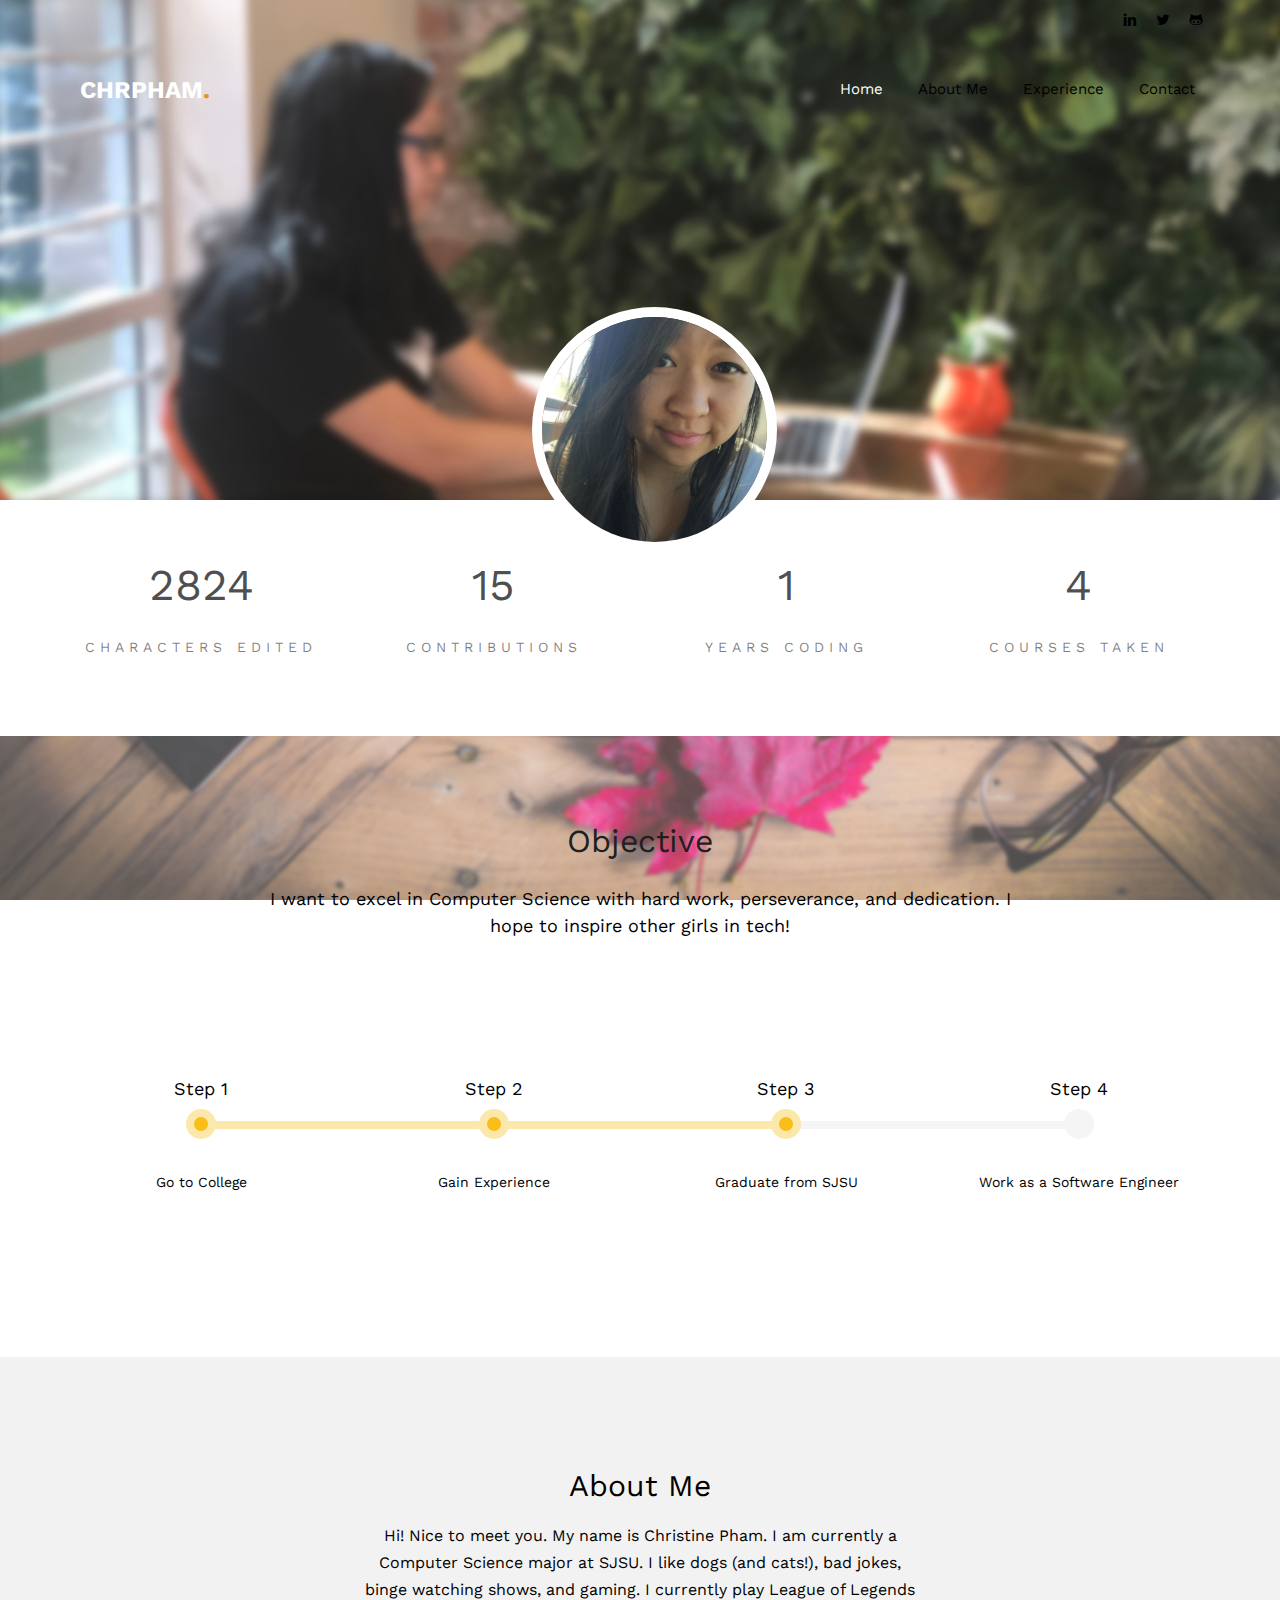
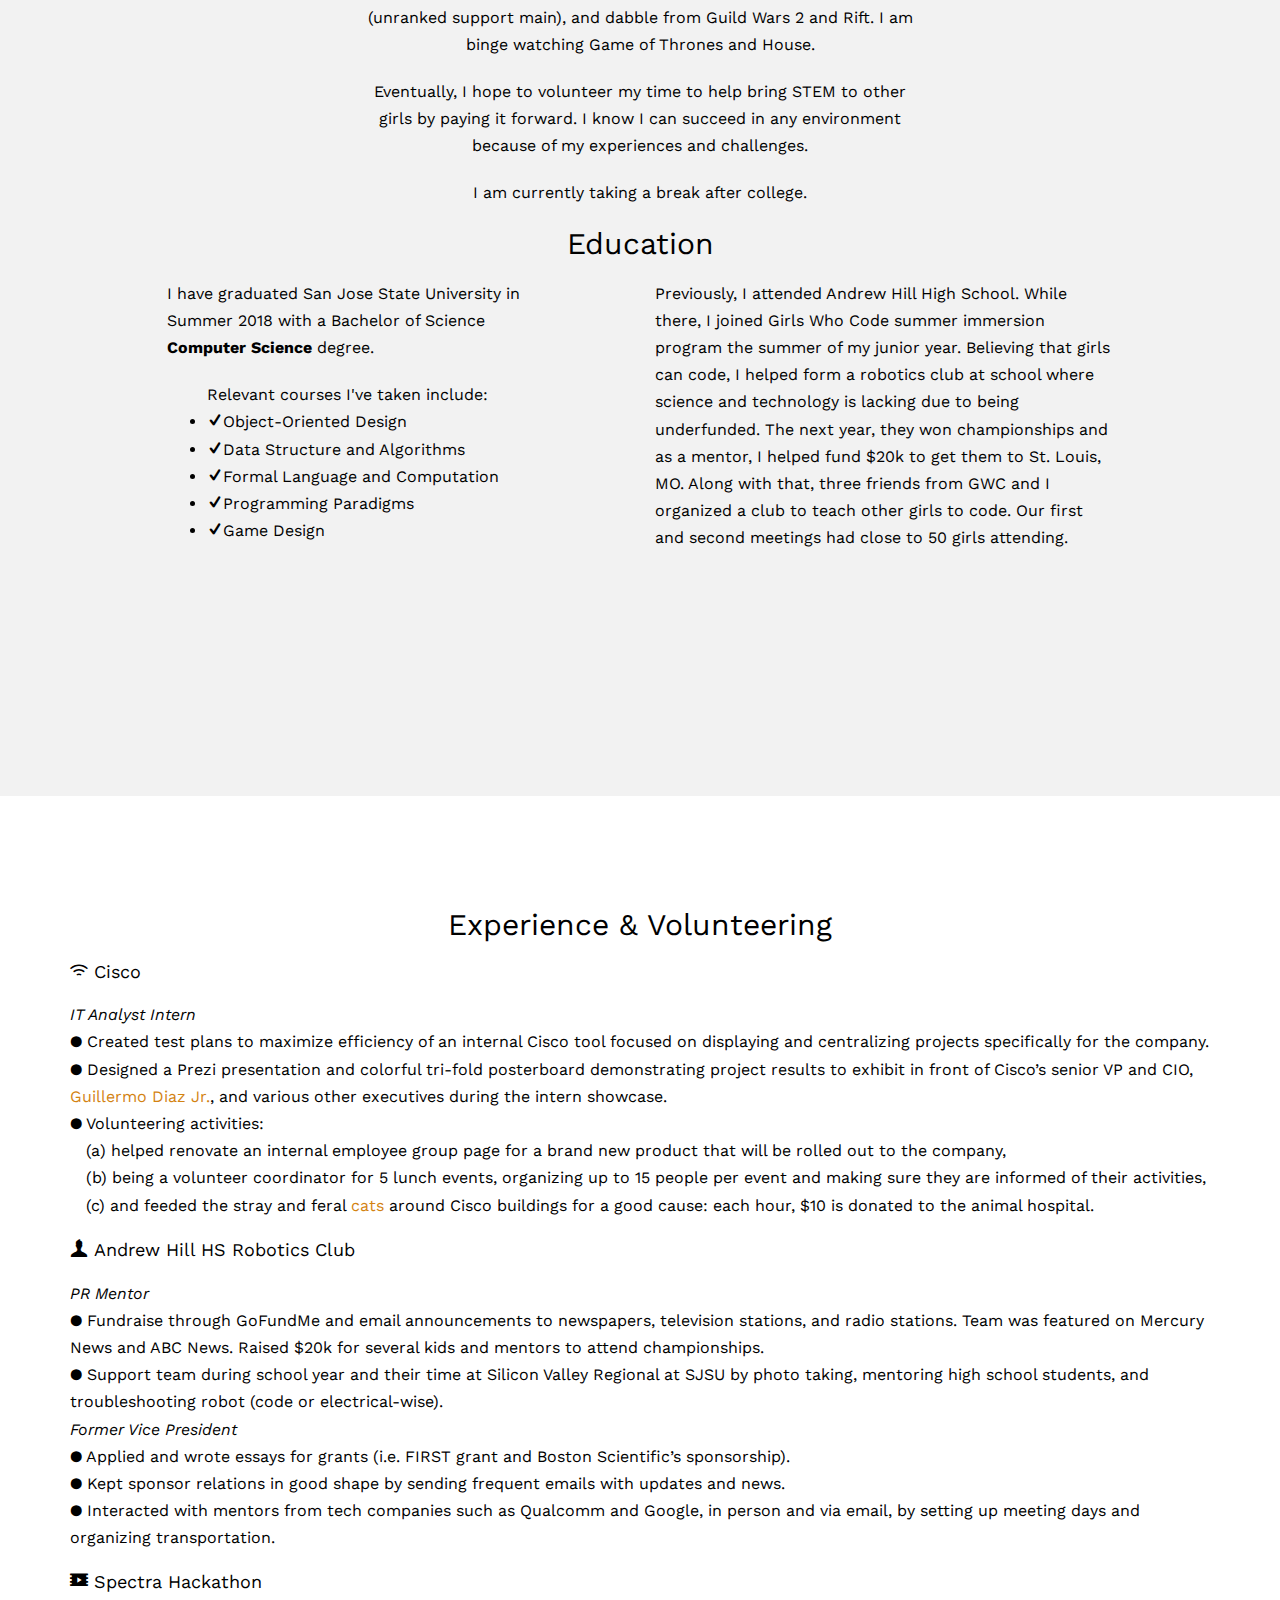
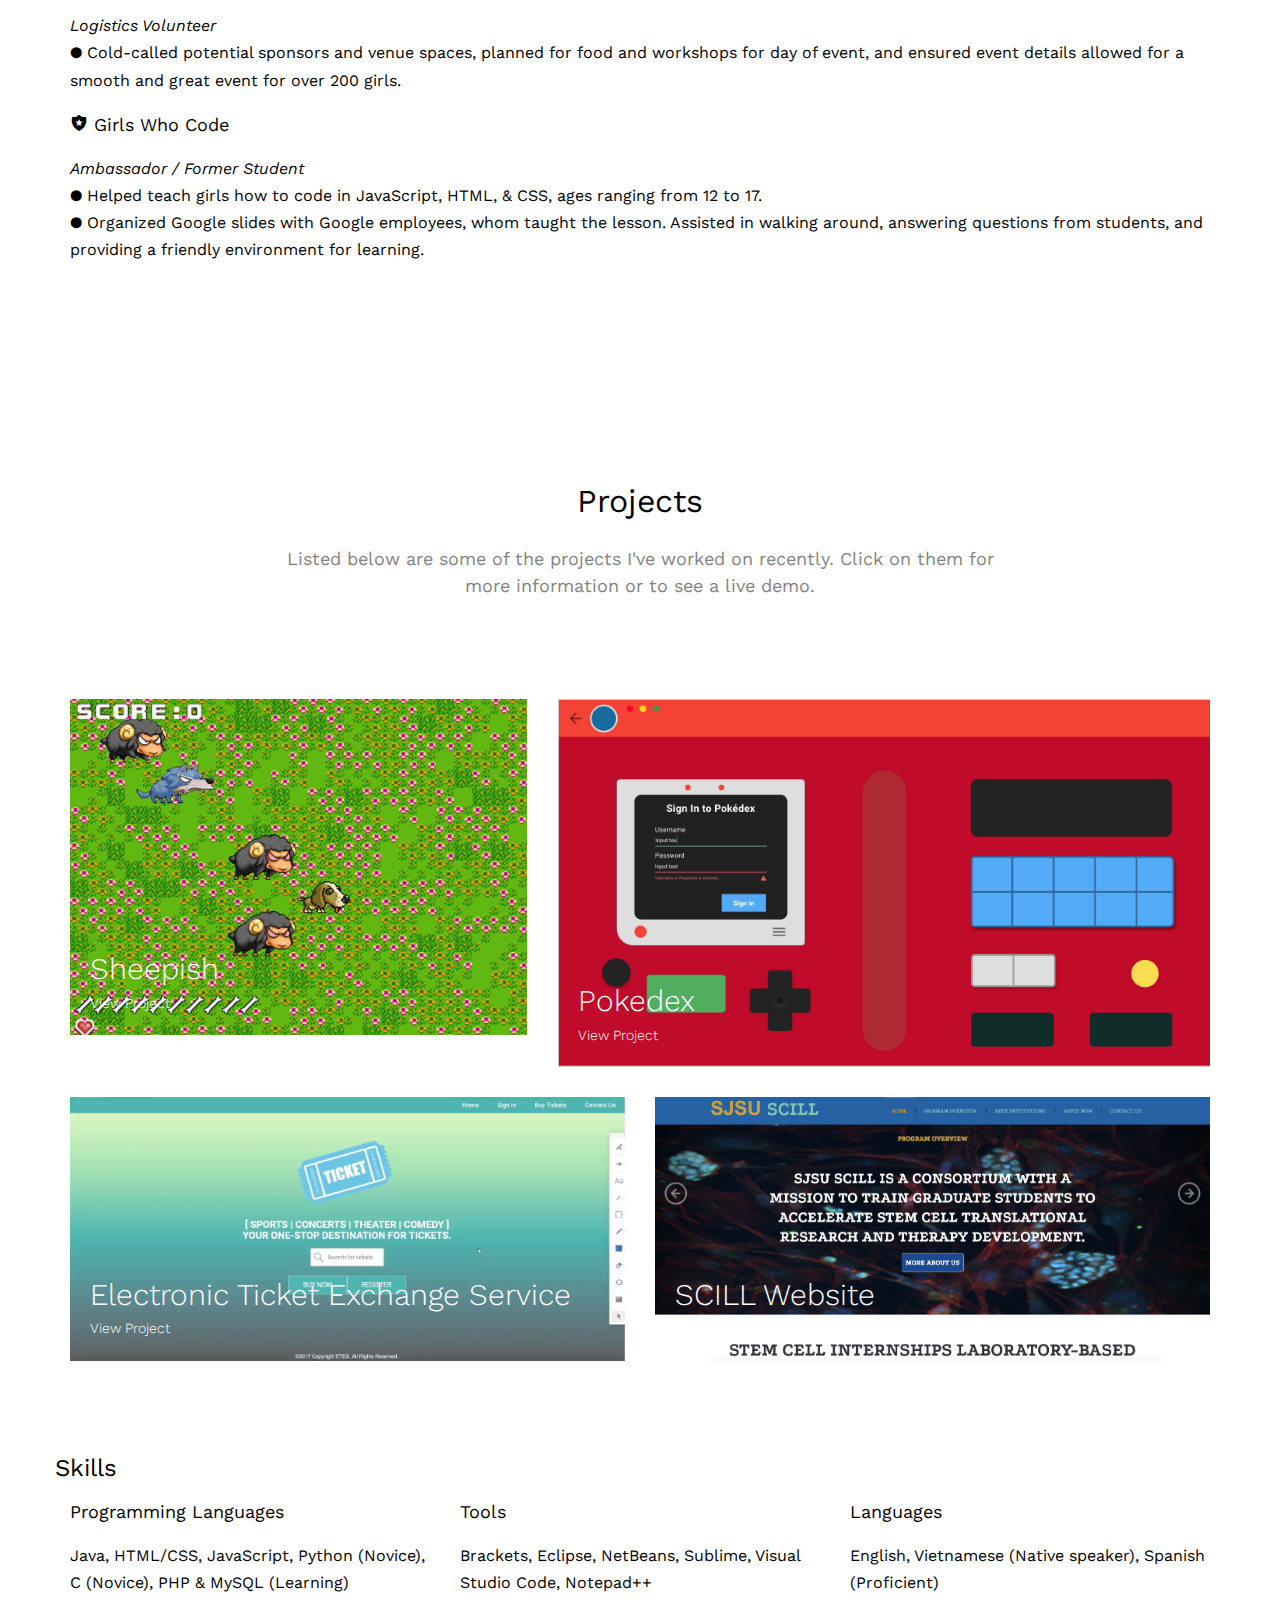
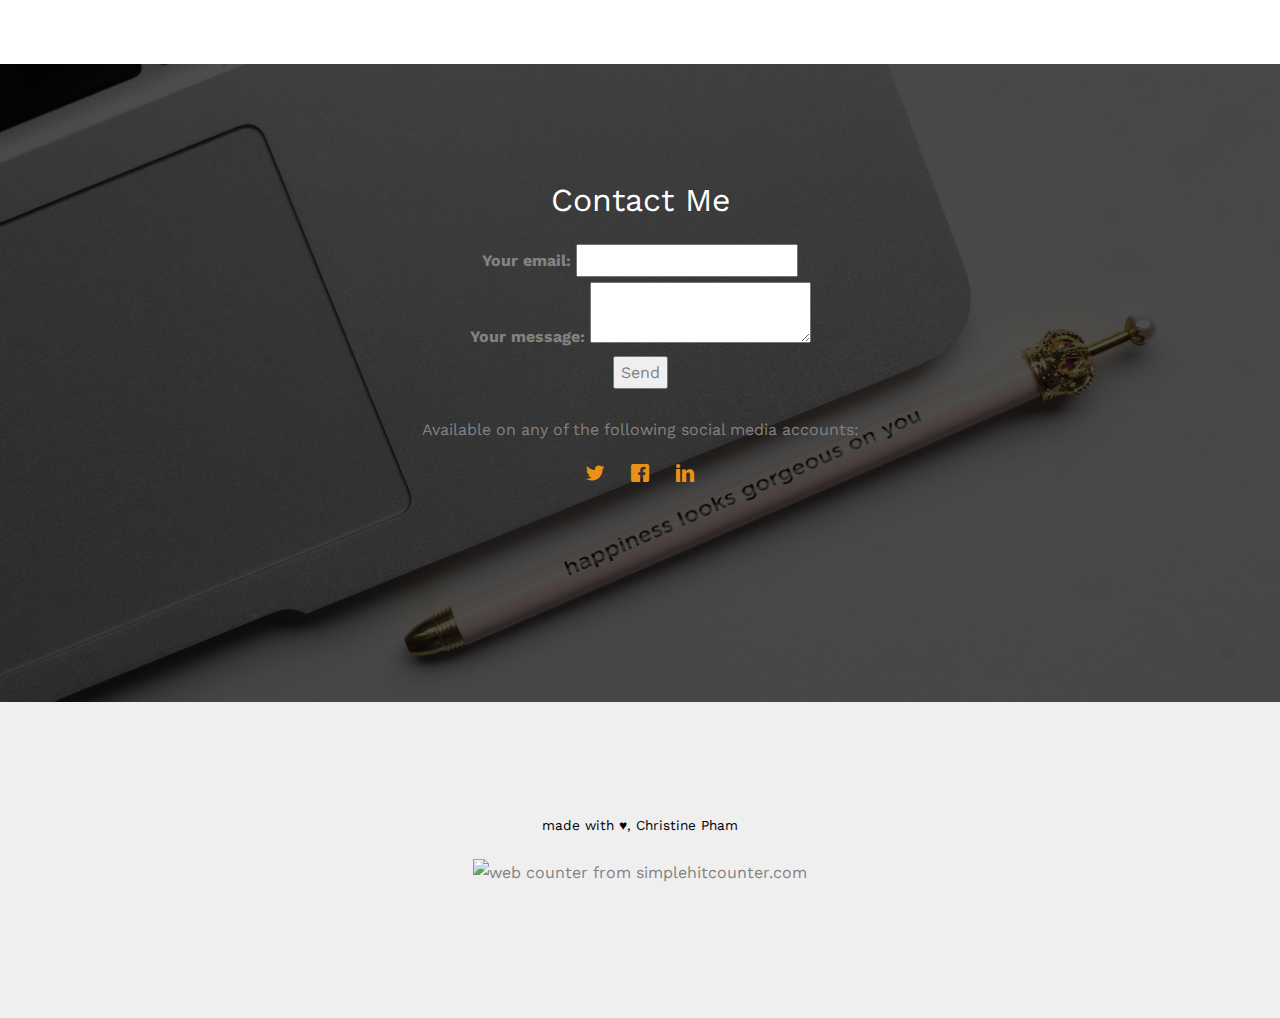
==== index.html @ 964d9b68 "updates" ====
<!DOCTYPE HTML>
<html>
	<head>
	<meta charset="utf-8">
	<meta http-equiv="X-UA-Compatible" content="IE=edge">
	<title>Christine Pham</title>
	<meta name="viewport" content="width=device-width, initial-scale=1">
	<meta name="description" content="Christine Pham is a 3rd year Computer Science student at San Jose State University. Some projects she's been involved in the past year include Spectra Hackathon (ideally a hackathon for women in the Bay Area) and SCILL Website Project, where hergroup remodeled the current website using HTML/CSS and Bootstrap." />
	<meta name="keywords" content="christine pham, portfolio, resume, chrpham" />
	<meta name="author" content="Christine Pham" />
        <link rel="shortcut icon" type="image/png" href="images/favicon.png"/>


  	<!-- Facebook and Twitter integration -->
	<meta property="og:title" content=""/>
	<meta property="og:image" content=""/>
	<meta property="og:url" content=""/>
	<meta property="og:site_name" content=""/>
	<meta property="og:description" content=""/>
	<meta name="twitter:title" content="" />
	<meta name="twitter:image" content="" />
	<meta name="twitter:url" content="" />
	<meta name="twitter:card" content="" />

	<link href="https://fonts.googleapis.com/css?family=Work+Sans:300,400,500,700,800" rel="stylesheet">
	
	<!-- Animate.css -->
	<link rel="stylesheet" href="css/animate.css">
	<!-- Icomoon Icon Fonts-->
	<link rel="stylesheet" href="css/icomoon.css">
	<!-- Bootstrap  -->
	<link rel="stylesheet" href="css/bootstrap.css">

	<!-- Magnific Popup -->
	<link rel="stylesheet" href="css/magnific-popup.css">

	<!-- Owl Carousel  -->
	<link rel="stylesheet" href="css/owl.carousel.min.css">
	<link rel="stylesheet" href="css/owl.theme.default.min.css">

	<!-- Theme style  -->
	<link rel="stylesheet" href="css/style.css">

	<!-- Modernizr JS -->
	<script src="js/modernizr-2.6.2.min.js"></script>
	<!-- FOR IE9 below -->
	<!--[if lt IE 9]>
	<script src="js/respond.min.js"></script>
	<![endif]-->

	</head>
	<body>
		
        
	<div class="fh5co-loader"></div>
	
	<div id="page">
	<nav class="fh5co-nav" role="navigation">
		<div class="top">
			<div class="container">
				<div class="row">
					<div class="col-xs-12 text-right">
						<ul class="fh5co-social">
                            <li><a href="https://www.linkedin.com/in/chrpham"><i class="icon-linkedin"></i></a></li>
							<li><a href="https://twitter.com/chrpham"><i class="icon-twitter"></i></a></li>
							<li><a href="https://github.com/chrpham/"><i class="icon-github"></i></a></li>
						</ul>
					</div>
				</div>
			</div>
		</div>
		<div class="top-menu">
			<div class="container">
				<div class="row">
					<div class="col-xs-1">
						<div id="fh5co-logo"><a href="index.html">CHRPHAM<span>.</span></a></div>
					</div>
					<div class="col-xs-11 text-right menu-1">
						<ul>
							<li class="active"><a href="index.html">Home</a></li>
							<li><a href="#fh5co-explore">About Me</a></li>
							<li><a href="#fh5co-project">Experience</a></li>
							<li><a href="#fh5co-started">Contact</a></li>
						</ul>
					</div>
				</div>
				
			</div>
		</div>
	</nav>

<div id="fh5co-header" style="background-image: url('images/image.jpg');" data-stellar-background-ratio="0.5">
		<div class="overlay"></div>
		<div class="bio-photo text-center">
			<a href="index.html"><img src="images/12472312_1318608514822978_4070287399866844449_n.jpg" alt="Christine Pham"></a>
		</div>
	</div>

	<div id="fh5co-counter" class="fh5co-counters">
		<div class="container">
			<div class="row">
				<div class="col-md-3 text-center  ">
					<span class="fh5co-counter js-counter" data-from="0" data-to="31381" data-speed="5000" data-refresh-interval="50"></span>
					<span class="fh5co-counter-label">Characters Edited</span>
				</div>
				<div class="col-md-3 text-center  ">
					<span class="fh5co-counter js-counter" data-from="0" data-to="164" data-speed="5000" data-refresh-interval="50"></span>
					<span class="fh5co-counter-label">Contributions</span>
				</div>
				<div class="col-md-3 text-center  ">
					<span class="fh5co-counter js-counter" data-from="0" data-to="7" data-speed="5000" data-refresh-interval="50"></span>
					<span class="fh5co-counter-label">Years Coding</span>
				</div>
				<div class="col-md-3 text-center  ">
					<span class="fh5co-counter js-counter" data-from="0" data-to="43" data-speed="5000" data-refresh-interval="50"></span>
					<span class="fh5co-counter-label">Courses Taken</span>
				</div>
			</div>
		</div>
	</div>

	<div id="fh5co-steps" style="background-image: url(images/objective.jpg); 
    background-attachment: fixed;
    background-position: center;
    background-repeat: no-repeat;
    background-size: cover;" >
		<div class="container">
			<div class="row">
				<div class="col-md-8 col-md-offset-2 text-center fh5co-heading"><br><br><br>
					<h2 style="color: #202020;">Objective</h2>
					<p style="color: #000;">I want to excel in Computer Science with hard work, perseverance, and dedication. I hope to inspire other girls in tech!</p>
				</div>
			</div>

			<div class="row bs-wizard" style="border-bottom:0;" >
                
				<div class="col-xs-3 bs-wizard-step complete">
					<div class="text-center bs-wizard-stepnum"><h4 style="color: #000;">Step 1</h4></div>
					<div class="progress"><div class="progress-bar"></div></div>
					<a href="#" class="bs-wizard-dot"></a>
					<div class="bs-wizard-info text-center"><p style="color: #000;">Go to College</p></div>
				</div>

				<div class="col-xs-3 bs-wizard-step complete"><!-- complete -->
					<div class="text-center bs-wizard-stepnum"><h4 style="color: #000;">Step 2</h4></div>
					<div class="progress"><div class="progress-bar"></div></div>
					<a href="#" class="bs-wizard-dot"></a>
					<div class="bs-wizard-info text-center"><p style="color: #000;">Gain Experience</p></div>
				</div>

				<div class="col-xs-3 bs-wizard-step active"><!-- complete -->
					<div class="text-center bs-wizard-stepnum"><h4 style="color: #000;">Step 3</h4></div>
					<div class="progress"><div class="progress-bar"></div></div>
					<a href="#" class="bs-wizard-dot"></a>
					<div class="bs-wizard-info text-center"><p style="color: #000;">Graduate from SJSU</p></div>
				</div>

				<div class="col-xs-3 bs-wizard-step disabled"><!-- active -->
					<div class="text-center bs-wizard-stepnum"><h4 style="color: #000;">Step 4</h4></div>
					<div class="progress"><div class="progress-bar"></div></div>
					<a href="#" class="bs-wizard-dot"></a>
					<div class="bs-wizard-info text-center"><p style="color: #000;">Work as a Software Engineer</p></div>
				</div>
			</div>

		</div>
	</div>

	<div id="fh5co-explore" class="fh5co-bg-section">
		<div class="container">
			<div class="row">
				<div class="col-md-6 col-md-offset-3 text-center">
					<h2>About Me</h2>
					<p>Hi! Nice to meet you. My name is Christine Pham. I am currently a Computer Science major at SJSU. I like dogs (and cats!), bad jokes, binge watching shows, and gaming. I currently play League of Legends (unranked support main), and dabble from Guild Wars 2 and Rift. I am binge watching Game of Thrones and House.</p>
                    <p>Eventually, I hope to volunteer my time to help bring STEM to other girls by paying it forward. I know I can succeed in any environment because of my experiences and challenges.</p>
                    <p>I am currently taking a break after college. </p>
				</div>
			</div>
		</div>		
		<div class="fh5co-explore fh5co-explore1">
			<div class="container">
				<div class="row  ">
                   <div class="col-md-8 col-md-offset-2 text-center">	<h2>Education</h2> </div>

					<div class="col-md-4 col-md-push-1  ">
						<div>
                            <p>I have graduated San Jose State University in Summer 2018 with a Bachelor of Science <b>Computer Science</b> degree.</p>
							<ul class="list-nav">
                                Relevant courses I've taken include:
								<li><i class="icon-check2"></i>Object-Oriented Design</li>
								<li><i class="icon-check2"></i>Data Structure and Algorithms</li>
								<li><i class="icon-check2"></i>Formal Language and Computation</li>
                                <li><i class="icon-check2"></i>Programming Paradigms</li>
								<li><i class="icon-check2"></i>Game Design</li>
							</ul>
						</div>
					</div>
                    <div class="col-md-5 col-md-push-2  ">
                            <p>Previously, I attended Andrew Hill High School. While there, I joined Girls Who Code summer immersion program the summer of my junior year. Believing that girls can code, I helped form a robotics club at school where science and technology is lacking due to being underfunded. The next year, they won championships and as a mentor, I helped fund $20k to get them to St. Louis, MO. Along with that, three friends from GWC and I organized a club to teach other girls to code. Our first and second meetings had close to 50 girls attending.</p>
					</div>
				</div>
			</div>
		</div>
        </div>
<div id="fh5co-project" style="background-image: url(images/andrew-small-127196-unsplash.jpg); background-attachment: fixed;
    background-position: center;
    background-repeat: no-repeat;
    background-size: cover;">
		<div class="fh5co-explore" >
			<div class="container">
				<div class="row">
					<div class="col-md-12">
							<div class="text-center">
                                <h2>Experience & Volunteering</h2></div>
                            <div class="hover_img">
                            <h4><i class="icon-signal"></i> Cisco</h4>
                            <p><i>IT Analyst Intern</i><br />
                            ●	Created test plans to maximize efficiency of an internal Cisco tool focused on displaying and centralizing projects specifically for the company. <br />
                            ●	Designed a Prezi presentation and colorful tri-fold posterboard demonstrating project results to exhibit in front of Cisco’s senior VP and CIO, <a href="https://newsroom.cisco.com/execbio-detail?articleId=1572845">Guillermo Diaz Jr.<span><img src="images/IMG_3518.JPG" alt="Guillermo Diaz Jr." height="200" /></span></a>, and various other executives during the intern showcase. <br>
                            ●	Volunteering activities: <br> &emsp;(a) helped renovate an internal employee group page for a brand new product that will be rolled out to the company, <br />&emsp;(b) being a volunteer coordinator for 5 lunch events, organizing up to 15 people per event and making sure they are informed of their activities, <br />&emsp;(c) and feeded the stray and feral <a href="https://blogs.cisco.com/lifeatcisco/catclub">cats</a> around Cisco buildings for a good cause: each hour, $10 is donated to the animal hospital.<br />
								<h4><i class="icon-user"></i> Andrew Hill HS Robotics Club</h4>
								<p><i>PR Mentor</i><br />
                            ●	Fundraise through GoFundMe and email announcements to newspapers, television stations, and radio stations. Team was featured on Mercury News and ABC News. Raised $20k for several kids and mentors to attend championships. <br />
                            ●	Support team during school year and their time at Silicon Valley Regional at SJSU by photo taking, mentoring high school students, and troubleshooting robot (code or electrical-wise).<br />
                            <i>Former Vice President</i><br />
                            ●	Applied and wrote essays for grants (i.e. FIRST grant and Boston Scientific’s sponsorship).<br />
                            ●	Kept sponsor relations in good shape by sending frequent emails with updates and news.<br />
                            ●	Interacted with mentors from tech companies such as Qualcomm and Google, in person and via email, by setting up meeting days and organizing transportation. </p>
							</div>
							<div>
								<h4><i class="icon-video2"></i> Spectra Hackathon</h4>
								<p><i>Logistics Volunteer</i><br />
                            ●	Cold-called potential sponsors and venue spaces, planned for food and workshops for day of event, and ensured event details allowed for a smooth and great event for over 200 girls.
                            </p>
							</div>
							<div>
								<h4><i class="icon-shield"></i> Girls Who Code</h4>
								<p><i>Ambassador / Former Student</i><br />
                            ●	Helped teach girls how to code in JavaScript, HTML, & CSS, ages ranging from 12 to 17.<br />
                            ●	Organized Google slides with Google employees, whom taught the lesson. Assisted in walking around, answering questions from students, and providing a friendly environment for learning.
                             </p>
							</div>
						</div>
					</div>
				</div>
			</div>
		</div>
	</div>
       
	<div class="fh5co-explore" >
		<div class="container" >
			<div class="row">
                 <br> <br> <br>
				<div class="col-md-8 col-md-offset-2 text-center fh5co-heading">
					<h2>Projects</h2>
					<p>Listed below are some of the projects I've worked on recently. Click on them for more information or to see a live demo.</p>
				</div>
			</div>
		</div>
		<div class="container proj-bottom">
			<div class="row">
                <div class="col-md-5 col-sm-5 fh5co-project  " data-animate-effect="fadeIn">
					<a href="https://github.com/chrpham/cs134/"><img src="images/sheepish.png" class="img-responsive">
						<h3>Sheepish</h3>
						<span>View Project</span>
					</a>
                </div>
                <div class="col-md-7 col-sm-7 fh5co-project  " data-animate-effect="fadeIn">
					<a href="https://github.com/chrpham/pokedex/"><img src="images/pokedex.png" class="img-responsive">
						<h3>Pokedex</h3>
						<span>View Project</span>
					</a>
				</div>
                <div class="col-md-6 col-sm-6 fh5co-project  " data-animate-effect="fadeIn">
					<a href="https://github.com/ruifengT/ETES"><img src="images/Screen%20Shot%202018-09-10%20at%203.15.59%20PM.png" class="img-responsive">
						<h3>Electronic Ticket Exchange Service</h3>
						<span>View Project</span>
					</a>
				</div>
				<div class="col-md-6 col-sm-6 fh5co-project  " data-animate-effect="fadeIn">
					<a href="http://scillsjsu.com/"><img src="images/scill.png" class="img-responsive">
						<h3>SCILL Website</h3>
						<span>View Project</span>
					</a>
				</div>
				
			</div>
		</div>
		<div class="container">
			<div class="row">
				<div class="features">
                    <div class=" "><h3>Skills</h3></div>
					<div class="col-md-4  ">
						<h4>Programming Languages</h4>
						<p>Java, HTML/CSS, JavaScript, Python (Novice), C (Novice), PHP & MySQL (Learning) </p>
					</div>
					<div class="col-md-4  ">
						<h4>Tools</h4>
						<p>Brackets, Eclipse, NetBeans, Sublime, Visual Studio Code, Notepad++</p>
					</div>
					<div class="col-md-4  ">
						<h4>Languages</h4>
						<p>English, Vietnamese (Native speaker), Spanish (Proficient)</p>
					</div>
				</div>
			</div>

		</div>
	</div>
        </div>
	<div id="fh5co-started" style="background-image:url(images/melinda-gimpel-699316-unsplash.jpg);">
		<div class="overlay"></div>
		<div class="container">
			<div class="row  ">
				<div class="col-md-8 col-md-offset-2 text-center fh5co-heading">
					<h2>Contact Me</h2>
                    
					<form
					action="https://formspree.io/f/mzbozdjv"
					method="POST"
					>
					<label>
						Your email:
						<input type="email" name="_replyto">
					</label><br>
					<label>
						Your message:
						<textarea name="message"></textarea>
					</label><br>
					<!-- your other form fields go here -->
					<button type="submit">Send</button>
					</form><br>
					
					Available on any of the following social media accounts: 
                    <p>
						<ul class="fh5co-social-icons">
							<li><a href="https://www.twitter.com/chrpham"><i class="icon-twitter"></i></a></li>
							<li><a href="https://www.facebook.com/chrpham"><i class="icon-facebook"></i></a></li>
							<li><a href="https://www.linkedin.com/in/chrpham"><i class="icon-linkedin"></i></a></li>
						</ul>
					</p>
				</div>
			</div>
		</div>
	</div>

	<footer id="fh5co-footer" role="contentinfo">

			<div class="row copyright">
				<div class="col-md-12 text-center">
					<p>
						<small class="block">made with &hearts;, Christine Pham</small> 
                        <p><div align="center"><img src="http://simplehitcounter.com/hit.php?uid=2297969&f=0&b=16777215" border="0" height="18" width="83" alt="web counter from simplehitcounter.com"><br></div></p>
					</p>
				</div>
			</div>

		</div>
	</footer>
	</div>

	<div class="gototop js-top">
		<a href="#" class="js-gotop"><i class="icon-arrow-up"></i></a>
	</div>
	<!-- jQuery -->
	<script src="js/jquery.min.js"></script>
	<!-- jQuery Easing -->
	<script src="js/jquery.easing.1.3.js"></script>
	<!-- Bootstrap -->
	<script src="js/bootstrap.min.js"></script>
	<!-- Waypoints -->
	<script src="js/jquery.waypoints.min.js"></script>
	<!-- Stellar Parallax -->
	<script src="js/jquery.stellar.min.js"></script>
	<!-- Carousel -->
	<script src="js/owl.carousel.min.js"></script>
	<!-- countTo -->
	<script src="js/jquery.countTo.js"></script>
	<!-- Magnific Popup -->
	<script src="js/jquery.magnific-popup.min.js"></script>
	<script src="js/magnific-popup-options.js"></script>
	<!-- Main -->
	<script src="js/main.js"></script>

	</body>
</html>
---- css/icomoon.css ----
@font-face {
  font-family: 'icomoon';
  src:  url('../fonts/icomoon/icomoon.eot?6iuir');
  src:  url('../fonts/icomoon/icomoon.eot?6iuir#iefix') format('embedded-opentype'),
    url('../fonts/icomoon/icomoon.ttf?6iuir') format('truetype'),
    url('../fonts/icomoon/icomoon.woff?6iuir') format('woff'),
    url('../fonts/icomoon/icomoon.svg?6iuir#icomoon') format('svg');
  font-weight: normal;
  font-style: normal;
}

[class^="icon-"], [class*=" icon-"] {
  /* use !important to prevent issues with browser extensions that change fonts */
  font-family: 'icomoon' !important;
  speak: none;
  font-style: normal;
  font-weight: normal;
  font-variant: normal;
  text-transform: none;
  line-height: 1;

  /* Better Font Rendering =========== */
  -webkit-font-smoothing: antialiased;
  -moz-osx-font-smoothing: grayscale;
}

.icon-eye:before {
  content: "\e000";
}
.icon-paper-clip:before {
  content: "\e001";
}
.icon-mail:before {
  content: "\e002";
}
.icon-toggle:before {
  content: "\e003";
}
.icon-layout:before {
  content: "\e004";
}
.icon-link:before {
  content: "\e005";
}
.icon-bell:before {
  content: "\e006";
}
.icon-lock:before {
  content: "\e007";
}
.icon-unlock:before {
  content: "\e008";
}
.icon-ribbon:before {
  content: "\e009";
}
.icon-image:before {
  content: "\e010";
}
.icon-signal:before {
  content: "\e011";
}
.icon-target:before {
  content: "\e012";
}
.icon-clipboard:before {
  content: "\e013";
}
.icon-clock:before {
  content: "\e014";
}
.icon-watch:before {
  content: "\e015";
}
.icon-air-play:before {
  content: "\e016";
}
.icon-camera:before {
  content: "\e017";
}
.icon-video:before {
  content: "\e018";
}
.icon-disc:before {
  content: "\e019";
}
.icon-printer:before {
  content: "\e020";
}
.icon-monitor:before {
  content: "\e021";
}
.icon-server:before {
  content: "\e022";
}
.icon-cog:before {
  content: "\e023";
}
.icon-heart:before {
  content: "\e024";
}
.icon-paragraph:before {
  content: "\e025";
}
.icon-align-justify:before {
  content: "\e026";
}
.icon-align-left:before {
  content: "\e027";
}
.icon-align-center:before {
  content: "\e028";
}
.icon-align-right:before {
  content: "\e029";
}
.icon-book:before {
  content: "\e030";
}
.icon-layers:before {
  content: "\e031";
}
.icon-stack:before {
  content: "\e032";
}
.icon-stack-2:before {
  content: "\e033";
}
.icon-paper:before {
  content: "\e034";
}
.icon-paper-stack:before {
  content: "\e035";
}
.icon-search:before {
  content: "\e036";
}
.icon-zoom-in:before {
  content: "\e037";
}
.icon-zoom-out:before {
  content: "\e038";
}
.icon-reply:before {
  content: "\e039";
}
.icon-circle-plus:before {
  content: "\e040";
}
.icon-circle-minus:before {
  content: "\e041";
}
.icon-circle-check:before {
  content: "\e042";
}
.icon-circle-cross:before {
  content: "\e043";
}
.icon-square-plus:before {
  content: "\e044";
}
.icon-square-minus:before {
  content: "\e045";
}
.icon-square-check:before {
  content: "\e046";
}
.icon-square-cross:before {
  content: "\e047";
}
.icon-microphone:before {
  content: "\e048";
}
.icon-record:before {
  content: "\e049";
}
.icon-skip-back:before {
  content: "\e050";
}
.icon-rewind:before {
  content: "\e051";
}
.icon-play:before {
  content: "\e052";
}
.icon-pause:before {
  content: "\e053";
}
.icon-stop:before {
  content: "\e054";
}
.icon-fast-forward:before {
  content: "\e055";
}
.icon-skip-forward:before {
  content: "\e056";
}
.icon-shuffle:before {
  content: "\e057";
}
.icon-repeat:before {
  content: "\e058";
}
.icon-folder:before {
  content: "\e059";
}
.icon-umbrella:before {
  content: "\e060";
}
.icon-moon:before {
  content: "\e061";
}
.icon-thermometer:before {
  content: "\e062";
}
.icon-drop:before {
  content: "\e063";
}
.icon-sun:before {
  content: "\e064";
}
.icon-cloud:before {
  content: "\e065";
}
.icon-cloud-upload:before {
  content: "\e066";
}
.icon-cloud-download:before {
  content: "\e067";
}
.icon-upload:before {
  content: "\e068";
}
.icon-download:before {
  content: "\e069";
}
.icon-location:before {
  content: "\e070";
}
.icon-location-2:before {
  content: "\e071";
}
.icon-map:before {
  content: "\e072";
}
.icon-battery:before {
  content: "\e073";
}
.icon-head:before {
  content: "\e074";
}
.icon-briefcase:before {
  content: "\e075";
}
.icon-speech-bubble:before {
  content: "\e076";
}
.icon-anchor:before {
  content: "\e077";
}
.icon-globe:before {
  content: "\e078";
}
.icon-box:before {
  content: "\e079";
}
.icon-reload:before {
  content: "\e080";
}
.icon-share:before {
  content: "\e081";
}
.icon-marquee:before {
  content: "\e082";
}
.icon-marquee-plus:before {
  content: "\e083";
}
.icon-marquee-minus:before {
  content: "\e084";
}
.icon-tag:before {
  content: "\e085";
}
.icon-power:before {
  content: "\e086";
}
.icon-command:before {
  content: "\e087";
}
.icon-alt:before {
  content: "\e088";
}
.icon-esc:before {
  content: "\e089";
}
.icon-bar-graph:before {
  content: "\e090";
}
.icon-bar-graph-2:before {
  content: "\e091";
}
.icon-pie-graph:before {
  content: "\e092";
}
.icon-star:before {
  content: "\e093";
}
.icon-arrow-left:before {
  content: "\e094";
}
.icon-arrow-right:before {
  content: "\e095";
}
.icon-arrow-up:before {
  content: "\e096";
}
.icon-arrow-down:before {
  content: "\e097";
}
.icon-volume:before {
  content: "\e098";
}
.icon-mute:before {
  content: "\e099";
}
.icon-content-right:before {
  content: "\e100";
}
.icon-content-left:before {
  content: "\e101";
}
.icon-grid:before {
  content: "\e102";
}
.icon-grid-2:before {
  content: "\e103";
}
.icon-columns:before {
  content: "\e104";
}
.icon-loader:before {
  content: "\e105";
}
.icon-bag:before {
  content: "\e106";
}
.icon-ban:before {
  content: "\e107";
}
.icon-flag:before {
  content: "\e108";
}
.icon-trash:before {
  content: "\e109";
}
.icon-expand:before {
  content: "\e110";
}
.icon-contract:before {
  content: "\e111";
}
.icon-maximize:before {
  content: "\e112";
}
.icon-minimize:before {
  content: "\e113";
}
.icon-plus:before {
  content: "\e114";
}
.icon-minus:before {
  content: "\e115";
}
.icon-check:before {
  content: "\e116";
}
.icon-cross:before {
  content: "\e117";
}
.icon-move:before {
  content: "\e118";
}
.icon-delete:before {
  content: "\e119";
}
.icon-menu:before {
  content: "\e120";
}
.icon-archive:before {
  content: "\e121";
}
.icon-inbox:before {
  content: "\e122";
}
.icon-outbox:before {
  content: "\e123";
}
.icon-file:before {
  content: "\e124";
}
.icon-file-add:before {
  content: "\e125";
}
.icon-file-subtract:before {
  content: "\e126";
}
.icon-help:before {
  content: "\e127";
}
.icon-open:before {
  content: "\e128";
}
.icon-ellipsis:before {
  content: "\e129";
}
.icon-add-to-list:before {
  content: "\e900";
}
.icon-classic-computer:before {
  content: "\e901";
}
.icon-controller-fast-backward:before {
  content: "\e902";
}
.icon-creative-commons-attribution:before {
  content: "\e903";
}
.icon-creative-commons-noderivs:before {
  content: "\e904";
}
.icon-creative-commons-noncommercial-eu:before {
  content: "\e905";
}
.icon-creative-commons-noncommercial-us:before {
  content: "\e906";
}
.icon-creative-commons-public-domain:before {
  content: "\e907";
}
.icon-creative-commons-remix:before {
  content: "\e908";
}
.icon-creative-commons-share:before {
  content: "\e909";
}
.icon-creative-commons-sharealike:before {
  content: "\e90a";
}
.icon-creative-commons:before {
  content: "\e90b";
}
.icon-document-landscape:before {
  content: "\e90c";
}
.icon-remove-user:before {
  content: "\e90d";
}
.icon-warning:before {
  content: "\e90e";
}
.icon-arrow-bold-down:before {
  content: "\e90f";
}
.icon-arrow-bold-left:before {
  content: "\e910";
}
.icon-arrow-bold-right:before {
  content: "\e911";
}
.icon-arrow-bold-up:before {
  content: "\e912";
}
.icon-arrow-down2:before {
  content: "\e913";
}
.icon-arrow-left2:before {
  content: "\e914";
}
.icon-arrow-long-down:before {
  content: "\e915";
}
.icon-arrow-long-left:before {
  content: "\e916";
}
.icon-arrow-long-right:before {
  content: "\e917";
}
.icon-arrow-long-up:before {
  content: "\e918";
}
.icon-arrow-right2:before {
  content: "\e919";
}
.icon-arrow-up2:before {
  content: "\e91a";
}
.icon-arrow-with-circle-down:before {
  content: "\e91b";
}
.icon-arrow-with-circle-left:before {
  content: "\e91c";
}
.icon-arrow-with-circle-right:before {
  content: "\e91d";
}
.icon-arrow-with-circle-up:before {
  content: "\e91e";
}
.icon-bookmark:before {
  content: "\e91f";
}
.icon-bookmarks:before {
  content: "\e920";
}
.icon-chevron-down:before {
  content: "\e921";
}
.icon-chevron-left:before {
  content: "\e922";
}
.icon-chevron-right:before {
  content: "\e923";
}
.icon-chevron-small-down:before {
  content: "\e924";
}
.icon-chevron-small-left:before {
  content: "\e925";
}
.icon-chevron-small-right:before {
  content: "\e926";
}
.icon-chevron-small-up:before {
  content: "\e927";
}
.icon-chevron-thin-down:before {
  content: "\e928";
}
.icon-chevron-thin-left:before {
  content: "\e929";
}
.icon-chevron-thin-right:before {
  content: "\e92a";
}
.icon-chevron-thin-up:before {
  content: "\e92b";
}
.icon-chevron-up:before {
  content: "\e92c";
}
.icon-chevron-with-circle-down:before {
  content: "\e92d";
}
.icon-chevron-with-circle-left:before {
  content: "\e92e";
}
.icon-chevron-with-circle-right:before {
  content: "\e92f";
}
.icon-chevron-with-circle-up:before {
  content: "\e930";
}
.icon-cloud2:before {
  content: "\e931";
}
.icon-controller-fast-forward:before {
  content: "\e932";
}
.icon-controller-jump-to-start:before {
  content: "\e933";
}
.icon-controller-next:before {
  content: "\e934";
}
.icon-controller-paus:before {
  content: "\e935";
}
.icon-controller-play:before {
  content: "\e936";
}
.icon-controller-record:before {
  content: "\e937";
}
.icon-controller-stop:before {
  content: "\e938";
}
.icon-controller-volume:before {
  content: "\e939";
}
.icon-dot-single:before {
  content: "\e93a";
}
.icon-dots-three-horizontal:before {
  content: "\e93b";
}
.icon-dots-three-vertical:before {
  content: "\e93c";
}
.icon-dots-two-horizontal:before {
  content: "\e93d";
}
.icon-dots-two-vertical:before {
  content: "\e93e";
}
.icon-download2:before {
  content: "\e93f";
}
.icon-emoji-flirt:before {
  content: "\e940";
}
.icon-flow-branch:before {
  content: "\e941";
}
.icon-flow-cascade:before {
  content: "\e942";
}
.icon-flow-line:before {
  content: "\e943";
}
.icon-flow-parallel:before {
  content: "\e944";
}
.icon-flow-tree:before {
  content: "\e945";
}
.icon-install:before {
  content: "\e946";
}
.icon-layers2:before {
  content: "\e947";
}
.icon-open-book:before {
  content: "\e948";
}
.icon-resize-100:before {
  content: "\e949";
}
.icon-resize-full-screen:before {
  content: "\e94a";
}
.icon-save:before {
  content: "\e94b";
}
.icon-select-arrows:before {
  content: "\e94c";
}
.icon-sound-mute:before {
  content: "\e94d";
}
.icon-sound:before {
  content: "\e94e";
}
.icon-trash2:before {
  content: "\e94f";
}
.icon-triangle-down:before {
  content: "\e950";
}
.icon-triangle-left:before {
  content: "\e951";
}
.icon-triangle-right:before {
  content: "\e952";
}
.icon-triangle-up:before {
  content: "\e953";
}
.icon-uninstall:before {
  content: "\e954";
}
.icon-upload-to-cloud:before {
  content: "\e955";
}
.icon-upload2:before {
  content: "\e956";
}
.icon-add-user:before {
  content: "\e957";
}
.icon-address:before {
  content: "\e958";
}
.icon-adjust:before {
  content: "\e959";
}
.icon-air:before {
  content: "\e95a";
}
.icon-aircraft-landing:before {
  content: "\e95b";
}
.icon-aircraft-take-off:before {
  content: "\e95c";
}
.icon-aircraft:before {
  content: "\e95d";
}
.icon-align-bottom:before {
  content: "\e95e";
}
.icon-align-horizontal-middle:before {
  content: "\e95f";
}
.icon-align-left2:before {
  content: "\e960";
}
.icon-align-right2:before {
  content: "\e961";
}
.icon-align-top:before {
  content: "\e962";
}
.icon-align-vertical-middle:before {
  content: "\e963";
}
.icon-archive2:before {
  content: "\e964";
}
.icon-area-graph:before {
  content: "\e965";
}
.icon-attachment:before {
  content: "\e966";
}
.icon-awareness-ribbon:before {
  content: "\e967";
}
.icon-back-in-time:before {
  content: "\e968";
}
.icon-back:before {
  content: "\e969";
}
.icon-bar-graph2:before {
  content: "\e96a";
}
.icon-battery2:before {
  content: "\e96b";
}
.icon-beamed-note:before {
  content: "\e96c";
}
.icon-bell2:before {
  content: "\e96d";
}
.icon-blackboard:before {
  content: "\e96e";
}
.icon-block:before {
  content: "\e96f";
}
.icon-book2:before {
  content: "\e970";
}
.icon-bowl:before {
  content: "\e971";
}
.icon-box2:before {
  content: "\e972";
}
.icon-briefcase2:before {
  content: "\e973";
}
.icon-browser:before {
  content: "\e974";
}
.icon-brush:before {
  content: "\e975";
}
.icon-bucket:before {
  content: "\e976";
}
.icon-cake:before {
  content: "\e977";
}
.icon-calculator:before {
  content: "\e978";
}
.icon-calendar:before {
  content: "\e979";
}
.icon-camera2:before {
  content: "\e97a";
}
.icon-ccw:before {
  content: "\e97b";
}
.icon-chat:before {
  content: "\e97c";
}
.icon-check2:before {
  content: "\e97d";
}
.icon-circle-with-cross:before {
  content: "\e97e";
}
.icon-circle-with-minus:before {
  content: "\e97f";
}
.icon-circle-with-plus:before {
  content: "\e980";
}
.icon-circle:before {
  content: "\e981";
}
.icon-circular-graph:before {
  content: "\e982";
}
.icon-clapperboard:before {
  content: "\e983";
}
.icon-clipboard2:before {
  content: "\e984";
}
.icon-clock2:before {
  content: "\e985";
}
.icon-code:before {
  content: "\e986";
}
.icon-cog2:before {
  content: "\e987";
}
.icon-colours:before {
  content: "\e988";
}
.icon-compass:before {
  content: "\e989";
}
.icon-copy:before {
  content: "\e98a";
}
.icon-credit-card:before {
  content: "\e98b";
}
.icon-credit:before {
  content: "\e98c";
}
.icon-cross2:before {
  content: "\e98d";
}
.icon-cup:before {
  content: "\e98e";
}
.icon-cw:before {
  content: "\e98f";
}
.icon-cycle:before {
  content: "\e990";
}
.icon-database:before {
  content: "\e991";
}
.icon-dial-pad:before {
  content: "\e992";
}
.icon-direction:before {
  content: "\e993";
}
.icon-document:before {
  content: "\e994";
}
.icon-documents:before {
  content: "\e995";
}
.icon-drink:before {
  content: "\e996";
}
.icon-drive:before {
  content: "\e997";
}
.icon-drop2:before {
  content: "\e998";
}
.icon-edit:before {
  content: "\e999";
}
.icon-email:before {
  content: "\e99a";
}
.icon-emoji-happy:before {
  content: "\e99b";
}
.icon-emoji-neutral:before {
  content: "\e99c";
}
.icon-emoji-sad:before {
  content: "\e99d";
}
.icon-erase:before {
  content: "\e99e";
}
.icon-eraser:before {
  content: "\e99f";
}
.icon-export:before {
  content: "\e9a0";
}
.icon-eye2:before {
  content: "\e9a1";
}
.icon-feather:before {
  content: "\e9a2";
}
.icon-flag2:before {
  content: "\e9a3";
}
.icon-flash:before {
  content: "\e9a4";
}
.icon-flashlight:before {
  content: "\e9a5";
}
.icon-flat-brush:before {
  content: "\e9a6";
}
.icon-folder-images:before {
  content: "\e9a7";
}
.icon-folder-music:before {
  content: "\e9a8";
}
.icon-folder-video:before {
  content: "\e9a9";
}
.icon-folder2:before {
  content: "\e9aa";
}
.icon-forward:before {
  content: "\e9ab";
}
.icon-funnel:before {
  content: "\e9ac";
}
.icon-game-controller:before {
  content: "\e9ad";
}
.icon-gauge:before {
  content: "\e9ae";
}
.icon-globe2:before {
  content: "\e9af";
}
.icon-graduation-cap:before {
  content: "\e9b0";
}
.icon-grid2:before {
  content: "\e9b1";
}
.icon-hair-cross:before {
  content: "\e9b2";
}
.icon-hand:before {
  content: "\e9b3";
}
.icon-heart-outlined:before {
  content: "\e9b4";
}
.icon-heart2:before {
  content: "\e9b5";
}
.icon-help-with-circle:before {
  content: "\e9b6";
}
.icon-help2:before {
  content: "\e9b7";
}
.icon-home:before {
  content: "\e9b8";
}
.icon-hour-glass:before {
  content: "\e9b9";
}
.icon-image-inverted:before {
  content: "\e9ba";
}
.icon-image2:before {
  content: "\e9bb";
}
.icon-images:before {
  content: "\e9bc";
}
.icon-inbox2:before {
  content: "\e9bd";
}
.icon-infinity:before {
  content: "\e9be";
}
.icon-info-with-circle:before {
  content: "\e9bf";
}
.icon-info:before {
  content: "\e9c0";
}
.icon-key:before {
  content: "\e9c1";
}
.icon-keyboard:before {
  content: "\e9c2";
}
.icon-lab-flask:before {
  content: "\e9c3";
}
.icon-landline:before {
  content: "\e9c4";
}
.icon-language:before {
  content: "\e9c5";
}
.icon-laptop:before {
  content: "\e9c6";
}
.icon-leaf:before {
  content: "\e9c7";
}
.icon-level-down:before {
  content: "\e9c8";
}
.icon-level-up:before {
  content: "\e9c9";
}
.icon-lifebuoy:before {
  content: "\e9ca";
}
.icon-light-bulb:before {
  content: "\e9cb";
}
.icon-light-down:before {
  content: "\e9cc";
}
.icon-light-up:before {
  content: "\e9cd";
}
.icon-line-graph:before {
  content: "\e9ce";
}
.icon-link2:before {
  content: "\e9cf";
}
.icon-list:before {
  content: "\e9d0";
}
.icon-location-pin:before {
  content: "\e9d1";
}
.icon-location2:before {
  content: "\e9d2";
}
.icon-lock-open:before {
  content: "\e9d3";
}
.icon-lock2:before {
  content: "\e9d4";
}
.icon-log-out:before {
  content: "\e9d5";
}
.icon-login:before {
  content: "\e9d6";
}
.icon-loop:before {
  content: "\e9d7";
}
.icon-magnet:before {
  content: "\e9d8";
}
.icon-magnifying-glass:before {
  content: "\e9d9";
}
.icon-mail2:before {
  content: "\e9da";
}
.icon-man:before {
  content: "\e9db";
}
.icon-map2:before {
  content: "\e9dc";
}
.icon-mask:before {
  content: "\e9dd";
}
.icon-medal:before {
  content: "\e9de";
}
.icon-megaphone:before {
  content: "\e9df";
}
.icon-menu2:before {
  content: "\e9e0";
}
.icon-message:before {
  content: "\e9e1";
}
.icon-mic:before {
  content: "\e9e2";
}
.icon-minus2:before {
  content: "\e9e3";
}
.icon-mobile:before {
  content: "\e9e4";
}
.icon-modern-mic:before {
  content: "\e9e5";
}
.icon-moon2:before {
  content: "\e9e6";
}
.icon-mouse:before {
  content: "\e9e7";
}
.icon-music:before {
  content: "\e9e8";
}
.icon-network:before {
  content: "\e9e9";
}
.icon-new-message:before {
  content: "\e9ea";
}
.icon-new:before {
  content: "\e9eb";
}
.icon-news:before {
  content: "\e9ec";
}
.icon-note:before {
  content: "\e9ed";
}
.icon-notification:before {
  content: "\e9ee";
}
.icon-old-mobile:before {
  content: "\e9ef";
}
.icon-old-phone:before {
  content: "\e9f0";
}
.icon-palette:before {
  content: "\e9f1";
}
.icon-paper-plane:before {
  content: "\e9f2";
}
.icon-pencil:before {
  content: "\e9f3";
}
.icon-phone:before {
  content: "\e9f4";
}
.icon-pie-chart:before {
  content: "\e9f5";
}
.icon-pin:before {
  content: "\e9f6";
}
.icon-plus2:before {
  content: "\e9f7";
}
.icon-popup:before {
  content: "\e9f8";
}
.icon-power-plug:before {
  content: "\e9f9";
}
.icon-price-ribbon:before {
  content: "\e9fa";
}
.icon-price-tag:before {
  content: "\e9fb";
}
.icon-print:before {
  content: "\e9fc";
}
.icon-progress-empty:before {
  content: "\e9fd";
}
.icon-progress-full:before {
  content: "\e9fe";
}
.icon-progress-one:before {
  content: "\e9ff";
}
.icon-progress-two:before {
  content: "\ea00";
}
.icon-publish:before {
  content: "\ea01";
}
.icon-quote:before {
  content: "\ea02";
}
.icon-radio:before {
  content: "\ea03";
}
.icon-reply-all:before {
  content: "\ea04";
}
.icon-reply2:before {
  content: "\ea05";
}
.icon-retweet:before {
  content: "\ea06";
}
.icon-rocket:before {
  content: "\ea07";
}
.icon-round-brush:before {
  content: "\ea08";
}
.icon-rss:before {
  content: "\ea09";
}
.icon-ruler:before {
  content: "\ea0a";
}
.icon-scissors:before {
  content: "\ea0b";
}
.icon-share-alternitive:before {
  content: "\ea0c";
}
.icon-share2:before {
  content: "\ea0d";
}
.icon-shareable:before {
  content: "\ea0e";
}
.icon-shield:before {
  content: "\ea0f";
}
.icon-shop:before {
  content: "\ea10";
}
.icon-shopping-bag:before {
  content: "\ea11";
}
.icon-shopping-basket:before {
  content: "\ea12";
}
.icon-shopping-cart:before {
  content: "\ea13";
}
.icon-shuffle2:before {
  content: "\ea14";
}
.icon-signal2:before {
  content: "\ea15";
}
.icon-sound-mix:before {
  content: "\ea16";
}
.icon-sports-club:before {
  content: "\ea17";
}
.icon-spreadsheet:before {
  content: "\ea18";
}
.icon-squared-cross:before {
  content: "\ea19";
}
.icon-squared-minus:before {
  content: "\ea1a";
}
.icon-squared-plus:before {
  content: "\ea1b";
}
.icon-star-outlined:before {
  content: "\ea1c";
}
.icon-star2:before {
  content: "\ea1d";
}
.icon-stopwatch:before {
  content: "\ea1e";
}
.icon-suitcase:before {
  content: "\ea1f";
}
.icon-swap:before {
  content: "\ea20";
}
.icon-sweden:before {
  content: "\ea21";
}
.icon-switch:before {
  content: "\ea22";
}
.icon-tablet:before {
  content: "\ea23";
}
.icon-tag2:before {
  content: "\ea24";
}
.icon-text-document-inverted:before {
  content: "\ea25";
}
.icon-text-document:before {
  content: "\ea26";
}
.icon-text:before {
  content: "\ea27";
}
.icon-thermometer2:before {
  content: "\ea28";
}
.icon-thumbs-down:before {
  content: "\ea29";
}
.icon-thumbs-up:before {
  content: "\ea2a";
}
.icon-thunder-cloud:before {
  content: "\ea2b";
}
.icon-ticket:before {
  content: "\ea2c";
}
.icon-time-slot:before {
  content: "\ea2d";
}
.icon-tools:before {
  content: "\ea2e";
}
.icon-traffic-cone:before {
  content: "\ea2f";
}
.icon-tree:before {
  content: "\ea30";
}
.icon-trophy:before {
  content: "\ea31";
}
.icon-tv:before {
  content: "\ea32";
}
.icon-typing:before {
  content: "\ea33";
}
.icon-unread:before {
  content: "\ea34";
}
.icon-untag:before {
  content: "\ea35";
}
.icon-user:before {
  content: "\ea36";
}
.icon-users:before {
  content: "\ea37";
}
.icon-v-card:before {
  content: "\ea38";
}
.icon-video2:before {
  content: "\ea39";
}
.icon-vinyl:before {
  content: "\ea3a";
}
.icon-voicemail:before {
  content: "\ea3b";
}
.icon-wallet:before {
  content: "\ea3c";
}
.icon-water:before {
  content: "\ea3d";
}
.icon-px-with-circle:before {
  content: "\ea3e";
}
.icon-px:before {
  content: "\ea3f";
}
.icon-basecamp:before {
  content: "\ea40";
}
.icon-behance:before {
  content: "\ea41";
}
.icon-creative-cloud:before {
  content: "\ea42";
}
.icon-dropbox:before {
  content: "\ea43";
}
.icon-evernote:before {
  content: "\ea44";
}
.icon-flattr:before {
  content: "\ea45";
}
.icon-foursquare:before {
  content: "\ea46";
}
.icon-google-drive:before {
  content: "\ea47";
}
.icon-google-hangouts:before {
  content: "\ea48";
}
.icon-grooveshark:before {
  content: "\ea49";
}
.icon-icloud:before {
  content: "\ea4a";
}
.icon-mixi:before {
  content: "\ea4b";
}
.icon-onedrive:before {
  content: "\ea4c";
}
.icon-paypal:before {
  content: "\ea4d";
}
.icon-picasa:before {
  content: "\ea4e";
}
.icon-qq:before {
  content: "\ea4f";
}
.icon-rdio-with-circle:before {
  content: "\ea50";
}
.icon-renren:before {
  content: "\ea51";
}
.icon-scribd:before {
  content: "\ea52";
}
.icon-sina-weibo:before {
  content: "\ea53";
}
.icon-skype-with-circle:before {
  content: "\ea54";
}
.icon-skype:before {
  content: "\ea55";
}
.icon-slideshare:before {
  content: "\ea56";
}
.icon-smashing:before {
  content: "\ea57";
}
.icon-soundcloud:before {
  content: "\ea58";
}
.icon-spotify-with-circle:before {
  content: "\ea59";
}
.icon-spotify:before {
  content: "\ea5a";
}
.icon-swarm:before {
  content: "\ea5b";
}
.icon-vine-with-circle:before {
  content: "\ea5c";
}
.icon-vine:before {
  content: "\ea5d";
}
.icon-vk-alternitive:before {
  content: "\ea5e";
}
.icon-vk-with-circle:before {
  content: "\ea5f";
}
.icon-vk:before {
  content: "\ea60";
}
.icon-xing-with-circle:before {
  content: "\ea61";
}
.icon-xing:before {
  content: "\ea62";
}
.icon-yelp:before {
  content: "\ea63";
}
.icon-dribbble-with-circle:before {
  content: "\ea64";
}
.icon-dribbble:before {
  content: "\ea65";
}
.icon-facebook-with-circle:before {
  content: "\ea66";
}
.icon-facebook:before {
  content: "\ea67";
}
.icon-flickr-with-circle:before {
  content: "\ea68";
}
.icon-flickr:before {
  content: "\ea69";
}
.icon-github-with-circle:before {
  content: "\ea6a";
}
.icon-github:before {
  content: "\ea6b";
}
.icon-google-with-circle:before {
  content: "\ea6c";
}
.icon-google:before {
  content: "\ea6d";
}
.icon-instagram-with-circle:before {
  content: "\ea6e";
}
.icon-instagram:before {
  content: "\ea6f";
}
.icon-lastfm-with-circle:before {
  content: "\ea70";
}
.icon-lastfm:before {
  content: "\ea71";
}
.icon-linkedin-with-circle:before {
  content: "\ea72";
}
.icon-linkedin:before {
  content: "\ea73";
}
.icon-pinterest-with-circle:before {
  content: "\ea74";
}
.icon-pinterest:before {
  content: "\ea75";
}
.icon-rdio:before {
  content: "\ea76";
}
.icon-stumbleupon-with-circle:before {
  content: "\ea77";
}
.icon-stumbleupon:before {
  content: "\ea78";
}
.icon-tumblr-with-circle:before {
  content: "\ea79";
}
.icon-tumblr:before {
  content: "\ea7a";
}
.icon-twitter-with-circle:before {
  content: "\ea7b";
}
.icon-twitter:before {
  content: "\ea7c";
}
.icon-vimeo-with-circle:before {
  content: "\ea7d";
}
.icon-vimeo:before {
  content: "\ea7e";
}
.icon-youtube-with-circle:before {
  content: "\ea7f";
}
.icon-youtube:before {
  content: "\ea80";
}
---- css/style.css ----
@font-face {
  font-family: 'icomoon';
  src: url("../fonts/icomoon/icomoon.eot?srf3rx");
  src: url("../fonts/icomoon/icomoon.eot?srf3rx#iefix") format("embedded-opentype"), url("../fonts/icomoon/icomoon.ttf?srf3rx") format("truetype"), url("../fonts/icomoon/icomoon.woff?srf3rx") format("woff"), url("../fonts/icomoon/icomoon.svg?srf3rx#icomoon") format("svg");
  font-weight: normal;
  font-style: normal;
}
.hover_img a { position:relative; }
.hover_img a span { position:absolute; display:none; z-index:99; }
.hover_img a:hover span { display:block; }
/* =======================================================
*
* 	Template Style 
*
* ======================================================= */
body {
  font-family: "Work Sans", Arial, sans-serif;
  font-weight: 400;
  font-size: 16px;
  line-height: 1.7;
  color: #828282;
  background: #fff;
}

#page {
  position: relative;
  overflow-x: hidden;
  width: 100%;
  height: 100%;
  -webkit-transition: 0.5s;
  -o-transition: 0.5s;
  transition: 0.5s;
}
.offcanvas #page {
  overflow: hidden;
  position: absolute;
}
.offcanvas #page:after {
  -webkit-transition: 2s;
  -o-transition: 2s;
  transition: 2s;
  position: absolute;
  top: 0;
  right: 0;
  bottom: 0;
  left: 0;
  z-index: 101;
  background: rgba(0, 0, 0, 0.7);
  content: "";
}

a {
  color: #d38312;
  -webkit-transition: 0.5s;
  -o-transition: 0.5s;
  transition: 0.5s;
}
a:hover, a:active, a:focus {
  color: #d38312;
  outline: none;
  text-decoration: none;
}

p {
  margin-bottom: 20px;
  color:#000;
}

h1, h2, h3, h4, h5, h6, figure {
  color: #000;
  font-family: "Work Sans", Arial, sans-serif;
  font-weight: 400;
  margin: 0 0 20px 0;
}

::-webkit-selection {
  color: #fff;
  background: #EA9215;
}

::-moz-selection {
  color: #fff;
  background: #EA9215;
}

::selection {
  color: #fff;
  background: #EA9215;
}
#fh5co-header {
  background-repeat: no-repeat;
  background-size: cover;
  background-attached: fixed;
  height: 500px;
  width: 100%;
  position: relative;
  z-index: 2;
  -webkit-box-shadow: inset 0px -5px 11px -6px rgba(0, 0, 0, 0.25);
  -moz-box-shadow: inset 0px -5px 11px -6px rgba(0, 0, 0, 0.25);
  box-shadow: inset 0px -5px 11px -6px rgba(0, 0, 0, 0.25);
}
@media screen and (max-width: 768px) {
  #fh5co-header {
    height: 300px;
  }
}
#fh5co-header .overlay {
  position: absolute;
  top: 0;
  left: 0;
  right: 0;
  bottom: 0;
  z-index: 3;
  background: transparent;
}
#fh5co-header .bio-photo {
  z-index: 20;
  position: absolute;
  bottom: 40px;
  margin-bottom: -92px;
  left: 20%;
  margin-left: -92px;
}
#fh5co-header .bio-photo img {
  -webkit-border-radius: 50%;
  -moz-border-radius: 50%;
  -ms-border-radius: 50%;
  max-width: 25%;
  max-height: 25%;
  border-radius: 50%;
  border: 10px solid #fff;
}
#fh5co-header .bio-photo a:after {
  display: none !important;
}

.fh5co-nav {
  position: absolute;
  top: 0;
  margin: 0;
  padding: 0;
  width: 100%;
  padding: 0;
  z-index: 1001;
}
.fh5co-nav .top-menu {
  padding: 28px 0;
}
.fh5co-nav .top {
  padding: 7px 0;
  margin-bottom: 0;
}
.fh5co-nav .top .num, .fh5co-nav .top .fh5co-social {
  display: inline-block;
  margin: 0;
}
.fh5co-nav .top .num {
  color: rgba(255, 255, 255, 0.6);
  font-size: 13px;
  padding-right: 10px;
  margin-right: 5px;
  border-right: 1px solid rgba(255, 255, 255, 0.2);
  letter-spacing: 0px;
}
.fh5co-nav .top .fh5co-social li {
  font-size: 14px;
}
.fh5co-nav .top .fh5co-social li a {
  padding: 0 7px;
}
.fh5co-nav .top .fh5co-social li a i {
  font-size: 14px;
}
.fh5co-nav #fh5co-logo {
  font-size: 24px;
  margin: 0;
  padding: 0;
  text-transform: uppercase;
  font-weight: bold;
  font-weight: 700;
  font-family: "Work Sans", Arial, sans-serif;
}
.fh5co-nav #fh5co-logo a span {
  color: #EA9215;
}
.fh5co-nav a {
  padding: 5px 10px;
  color: #fff;
}
@media screen and (max-width: 768px) {
  .fh5co-nav .menu-1 {
    display: none;
  }
}
.fh5co-nav ul {
  padding: 0;
  margin: 5px 0 0 0;
}
.fh5co-nav ul li {
  padding: 0;
  margin: 0;
  list-style: none;
  display: inline;
}
.fh5co-nav ul li a {
  font-size: 15px;
  padding: 30px 15px;
  color: #000;
  -webkit-transition: 0.5s;
  -o-transition: 0.5s;
  transition: 0.5s;
}
.fh5co-nav ul li a:hover, .fh5co-nav ul li a:focus, .fh5co-nav ul li a:active {
  color: white;
}
.fh5co-nav ul li.has-dropdown {
  position: relative;
}
.fh5co-nav ul li.has-dropdown .dropdown {
  width: 140px;
  -webkit-box-shadow: 0px 14px 33px -9px rgba(0, 0, 0, 0.75);
  -moz-box-shadow: 0px 14px 33px -9px rgba(0, 0, 0, 0.75);
  box-shadow: 0px 14px 33px -9px rgba(0, 0, 0, 0.75);
  z-index: 1002;
  visibility: hidden;
  opacity: 0;
  position: absolute;
  top: 40px;
  left: 0;
  text-align: left;
  background: #000;
  padding: 20px;
  -webkit-border-radius: 4px;
  -moz-border-radius: 4px;
  -ms-border-radius: 4px;
  border-radius: 4px;
  -webkit-transition: 0s;
  -o-transition: 0s;
  transition: 0s;
}
.fh5co-nav ul li.has-dropdown .dropdown:before {
  bottom: 100%;
  left: 40px;
  border: solid transparent;
  content: " ";
  height: 0;
  width: 0;
  position: absolute;
  pointer-events: none;
  border-bottom-color: #000;
  border-width: 8px;
  margin-left: -8px;
}
.fh5co-nav ul li.has-dropdown .dropdown li {
  display: block;
  margin-bottom: 7px;
}
.fh5co-nav ul li.has-dropdown .dropdown li:last-child {
  margin-bottom: 0;
}
.fh5co-nav ul li.has-dropdown .dropdown li a {
  padding: 2px 0;
  display: block;
  color: #999999;
  line-height: 1.2;
  text-transform: none;
  font-size: 13px;
  letter-spacing: 0;
}
.fh5co-nav ul li.has-dropdown .dropdown li a:hover {
  color: #fff;
}
.fh5co-nav ul li.has-dropdown:hover a, .fh5co-nav ul li.has-dropdown:focus a {
  color: #fff;
}
.fh5co-nav ul li.btn-cta a {
  padding: 30px 0px !important;
  color: #fff;
}
ul, li {
  color: #000;
}
.fh5co-nav ul li.btn-cta a span {
  background: #000;
  padding: 4px 10px;
  display: -moz-inline-stack;
  display: inline-block;
  zoom: 1;
  *display: inline;
  -webkit-transition: 0.3s;
  -o-transition: 0.3s;
  transition: 0.3s;
  -webkit-border-radius: 100px;
  -moz-border-radius: 100px;
  -ms-border-radius: 100px;
  border-radius: 100px;
}
.fh5co-nav ul li.btn-cta a:hover span {
  -webkit-box-shadow: 0px 14px 20px -9px rgba(0, 0, 0, 0.75);
  -moz-box-shadow: 0px 14px 20px -9px rgba(0, 0, 0, 0.75);
  box-shadow: 0px 14px 20px -9px rgba(0, 0, 0, 0.75);
}
.fh5co-nav ul li.active > a {
  color: #fff !important;
}

#fh5co-header,
#fh5co-counter,
.fh5co-bg {
  background-size: cover;
  background-position: top center;
  background-repeat: no-repeat;
  position: relative;
}

.fh5co-bg {
  background-size: cover;
  background-position: center center;
  position: relative;
  width: 100%;
  float: left;
}

.fh5co-video {
  overflow: hidden;
}
@media screen and (max-width: 992px) {
  .fh5co-video {
    height: 450px;
  }
}
.fh5co-video a {
  z-index: 1001;
  position: absolute;
  top: 50%;
  left: 50%;
  margin-top: -45px;
  margin-left: -45px;
  width: 90px;
  height: 90px;
  display: table;
  text-align: center;
  background: #fff;
  -webkit-box-shadow: 0px 14px 30px -15px rgba(0, 0, 0, 0.75);
  -moz-box-shadow: 0px 14px 30px -15px rgba(0, 0, 0, 0.75);
  box-shadow: 0px 14px 30px -15px rgba(0, 0, 0, 0.75);
  -webkit-border-radius: 50%;
  -moz-border-radius: 50%;
  -ms-border-radius: 50%;
  border-radius: 50%;
}
.fh5co-video a i {
  text-align: center;
  display: table-cell;
  vertical-align: middle;
  font-size: 40px;
}
.fh5co-video .overlay {
  position: absolute;
  top: 0;
  left: 0;
  right: 0;
  bottom: 0;
  background: rgba(0, 0, 0, 0.5);
  -webkit-transition: 0.5s;
  -o-transition: 0.5s;
  transition: 0.5s;
}
.fh5co-video:hover .overlay {
  background: rgba(0, 0, 0, 0.7);
}
.fh5co-video:hover a {
  -webkit-transform: scale(1.2);
  -moz-transform: scale(1.2);
  -ms-transform: scale(1.2);
  -o-transform: scale(1.2);
  transform: scale(1.2);
}

.fh5co-cover {
  height: 800px;
  background-size: cover;
  background-position: top center;
  background-repeat: no-repeat;
  position: relative;
  float: left;
  width: 100%;
}
.fh5co-cover .overlay {
  z-index: 0;
  position: absolute;
  bottom: 0;
  top: 0;
  left: 0;
  right: 0;
  background: rgba(0, 0, 0, 0.4);
}
.fh5co-cover > .fh5co-container {
  position: relative;
  z-index: 10;
}
@media screen and (max-width: 768px) {
  .fh5co-cover {
    height: 600px;
  }
}
.fh5co-cover .display-t,
.fh5co-cover .display-tc {
  z-index: 9;
  height: 700px;
  display: table;
  width: 100%;
  margin-top: 100px;
}
@media screen and (max-width: 768px) {
  .fh5co-cover .display-t,
  .fh5co-cover .display-tc {
    height: 600px;
  }
}
.fh5co-cover.fh5co-cover-sm {
  height: 600px;
}
@media screen and (max-width: 768px) {
  .fh5co-cover.fh5co-cover-sm {
    height: 400px;
  }
}
.fh5co-cover.fh5co-cover-sm .display-t,
.fh5co-cover.fh5co-cover-sm .display-tc {
  height: 600px;
  display: table;
  width: 100%;
}
@media screen and (max-width: 768px) {
  .fh5co-cover.fh5co-cover-sm .display-t,
  .fh5co-cover.fh5co-cover-sm .display-tc {
    height: 400px;
  }
}

#fh5co-header .display-tc,
#fh5co-counter .display-tc,
.fh5co-cover .display-tc {
  display: table-cell !important;
  vertical-align: middle;
}
#fh5co-header .display-tc h1, #fh5co-header .display-tc h2,
#fh5co-counter .display-tc h1,
#fh5co-counter .display-tc h2,
.fh5co-cover .display-tc h1,
.fh5co-cover .display-tc h2 {
  margin: 0;
  padding: 0;
  color: white;
}
#fh5co-header .display-tc h1,
#fh5co-counter .display-tc h1,
.fh5co-cover .display-tc h1 {
  margin-bottom: 20px;
  font-size: 54px;
  line-height: 1.3;
  font-weight: 300;
}
@media screen and (max-width: 768px) {
  #fh5co-header .display-tc h1,
  #fh5co-counter .display-tc h1,
  .fh5co-cover .display-tc h1 {
    font-size: 30px;
  }
}
#fh5co-header .display-tc h2,
#fh5co-counter .display-tc h2,
.fh5co-cover .display-tc h2 {
  font-size: 20px;
  line-height: 1.5;
  margin-bottom: 30px;
}
#fh5co-header .display-tc .btn,
#fh5co-counter .display-tc .btn,
.fh5co-cover .display-tc .btn {
  padding: 15px 30px;
  color: #fff;
  border: none !important;
  font-size: 18px;
}
#fh5co-header .display-tc .btn.btn-video,
#fh5co-counter .display-tc .btn.btn-video,
.fh5co-cover .display-tc .btn.btn-video {
  background: rgba(9, 198, 171, 0.8);
  border: none;
}
#fh5co-header .display-tc .btn.btn-video:hover, #fh5co-header .display-tc .btn.btn-video:focus,
#fh5co-counter .display-tc .btn.btn-video:hover,
#fh5co-counter .display-tc .btn.btn-video:focus,
.fh5co-cover .display-tc .btn.btn-video:hover,
.fh5co-cover .display-tc .btn.btn-video:focus {
  background: rgba(9, 198, 171, 0.9) !important;
  color: #fff !important;
}
#fh5co-header .display-tc .btn:hover, #fh5co-header .display-tc .btn:focus,
#fh5co-counter .display-tc .btn:hover,
#fh5co-counter .display-tc .btn:focus,
.fh5co-cover .display-tc .btn:hover,
.fh5co-cover .display-tc .btn:focus {
  color: #fff !important;
}
#fh5co-header .display-tc .btn.btn-learn,
#fh5co-counter .display-tc .btn.btn-learn,
.fh5co-cover .display-tc .btn.btn-learn {
  background: rgba(234, 146, 21, 0.8);
  border: none;
}
#fh5co-header .display-tc .btn.btn-learn:hover, #fh5co-header .display-tc .btn.btn-learn:focus,
#fh5co-counter .display-tc .btn.btn-learn:hover,
#fh5co-counter .display-tc .btn.btn-learn:focus,
.fh5co-cover .display-tc .btn.btn-learn:hover,
.fh5co-cover .display-tc .btn.btn-learn:focus {
  background: rgba(234, 146, 21, 0.9) !important;
  color: #fff !important;
}
#fh5co-header .display-tc .btn:hover,
#fh5co-counter .display-tc .btn:hover,
.fh5co-cover .display-tc .btn:hover {
  background: #EA9215 !important;
  -webkit-box-shadow: 0px 14px 30px -15px rgba(0, 0, 0, 0.75) !important;
  -moz-box-shadow: 0px 14px 30px -15px rgba(0, 0, 0, 0.75) !important;
  box-shadow: 0px 14px 30px -15px rgba(0, 0, 0, 0.75) !important;
}
#fh5co-header .display-tc .form-inline .form-group,
#fh5co-counter .display-tc .form-inline .form-group,
.fh5co-cover .display-tc .form-inline .form-group {
  width: 100% !important;
  margin-bottom: 10px;
}
#fh5co-header .display-tc .form-inline .form-group .form-control,
#fh5co-counter .display-tc .form-inline .form-group .form-control,
.fh5co-cover .display-tc .form-inline .form-group .form-control {
  width: 100%;
  background: #fff;
  border: none;
}

.fh5co-bg-section {
  background: rgba(0, 0, 0, 0.05);
}
#fh5co-project
{
    color: black;
    	background: #A8E6CE; /* For browsers that do not support gradients */
  /* For Safari 5.1 to 6.0 */
  background: -webkit-linear-gradient(#A8E6CE,#DCEDC2,#FFD3B5,#FFAAA6,#FF8C94);
  /* For Opera 11.1 to 12.0 */
  background: -o-linear-gradient(#A8E6CE,#DCEDC2,#FFD3B5,#FFAAA6,#FF8C94);
  /* For Fx 3.6 to 15 */
  background: -moz-linear-gradient(#A8E6CE,#DCEDC2,#FFD3B5,#FFAAA6,#FF8C94);
  /* Standard syntax */
  background: linear-gradient(#A8E6CE,#DCEDC2,#FFD3B5,#FFAAA6,#FF8C94);
    background-size: fill;
}
#fh5co-explore,
#fh5co-pricing,
#fh5co-testimonial,
#fh5co-started,
#fh5co-project,
#fh5co-blog,
#fh5co-contact,
#fh5co-footer {
  padding: 7em 0;
  clear: both;
}
@media screen and (max-width: 768px) {
  #fh5co-explore,
  #fh5co-pricing,
  #fh5co-testimonial,
  #fh5co-started,
  #fh5co-project,
  #fh5co-blog,
  #fh5co-contact,
  #fh5co-footer {
    padding: 3em 0;
  }
}

#fh5co-counter {
  padding: 3em 0;
  clear: both;
}

#fh5co-steps {
  clear: both;
  padding-bottom: 7em;
}

.fh5co-counters {
  padding: 3em 0;
  background-size: cover;
  background-attachment: fixed;
  background-position: center center;
}
.fh5co-counters .counter-wrap {
  border: 1px solid red !important;
}
.fh5co-counters .fh5co-counter {
  font-size: 44px;
  display: block;
  color: rgba(0, 0, 0, 0.7);
  font-family: "Work Sans", Arial, sans-serif;
  width: 100%;
  font-weight: 400;
  margin-bottom: .3em;
}
.fh5co-counters .fh5co-counter-label {
  color: rgba(0, 0, 0, 0.5);
  text-transform: uppercase;
  font-size: 14px;
  letter-spacing: 5px;
  margin-bottom: 2em;
  display: block;
}

#fh5co-explore .fh5co-explore1 {
  margin-bottom: 7em;
}

.mt {
  margin-top: 70px;
}
.mt h4 {
  position: relative;
  padding-left: 40px;
  font-size: 20px;
}
.mt h4 i {
  position: absolute;
  left: 0;
  top: 0;
  color: #EA9215;
}
.mt > div {
  margin-bottom: 40px;
}
.mt .list-nav {
  margin: 50px 0 30px 0;
  padding: 0;
}
.mt .list-nav li {
  list-style: none;
  margin: 0;
  padding: 0;
  font-size: 16px;
  padding-left: 30px;
  margin-bottom: 10px;
  position: relative;
}
.mt .list-nav li i {
  position: absolute;
  left: 0;
  top: 0;
  font-size: 18px;
  color: #EA9215;
}

.fh5co-social-icons {
  margin: 0;
  padding: 0;
}
.fh5co-social-icons li {
  margin: 0;
  padding: 0;
  list-style: none;
  display: -moz-inline-stack;
  display: inline-block;
  zoom: 1;
  *display: inline;
}
.fh5co-social-icons li a {
  display: -moz-inline-stack;
  display: inline-block;
  zoom: 1;
  *display: inline;
  color: #EA9215;
  padding-left: 10px;
  padding-right: 10px;
}
.fh5co-social-icons li a i {
  font-size: 20px;
}

.fh5co-contact-info ul {
  padding: 0;
  margin: 0;
}
.fh5co-contact-info ul li {
  padding: 0 0 0 40px;
  margin: 0 0 30px 0;
  list-style: none;
  position: relative;
}
.fh5co-contact-info ul li:before {
  color: #EA9215;
  position: absolute;
  left: 0;
  top: .05em;
  font-family: 'icomoon';
  speak: none;
  font-style: normal;
  font-weight: normal;
  font-variant: normal;
  text-transform: none;
  line-height: 1;
  /* Better Font Rendering =========== */
  -webkit-font-smoothing: antialiased;
  -moz-osx-font-smoothing: grayscale;
}
.fh5co-contact-info ul li.address:before {
  font-size: 30px;
  content: "\e9d1";
}
.fh5co-contact-info ul li.phone:before {
  font-size: 23px;
  content: "\e9f4";
}
.fh5co-contact-info ul li.email:before {
  font-size: 23px;
  content: "\e9da";
}
.fh5co-contact-info ul li.url:before {
  font-size: 23px;
  content: "\e9af";
}

.proj-bottom {
  padding-bottom: 4em;
}

.fh5co-project {
  margin-bottom: 30px;
}
.fh5co-project > a {
  display: block;
  color: #000;
  position: relative;
  bottom: 0;
  overflow: hidden;
  -webkit-transition: 0.5s;
  -o-transition: 0.5s;
  transition: 0.5s;
}
.fh5co-project > a img {
  position: relative;
  -webkit-transition: 0.5s;
  -o-transition: 0.5s;
  transition: 0.5s;
}
.fh5co-project > a:after {
  opacity: 0;
  visibility: hidden;
  content: "";
  position: absolute;
  bottom: 0;
  left: 0;
  right: 0;
  top: 0;
  -webkit-box-shadow: inset 0px -34px 98px 8px rgba(0, 0, 0, 0.75);
  -moz-box-shadow: inset 0px -34px 98px 8px rgba(0, 0, 0, 0.75);
  -ms-box-shadow: inset 0px -34px 98px 8px rgba(0, 0, 0, 0.75);
  -o-box-shadow: inset 0px -34px 98px 8px rgba(0, 0, 0, 0.75);
  box-shadow: inset 0px -34px 98px 8px rgba(0, 0, 0, 0.75);
  z-index: 8;
  -webkit-transition: 0.5s;
  -o-transition: 0.5s;
  transition: 0.5s;
}
.fh5co-project > a h3, .fh5co-project > a span {
  z-index: 12;
  position: absolute;
  right: 20px;
  left: 20px;
  bottom: 50px;
  color: #fff;
  margin: 0;
  padding: 0;
  opacity: 1;
  font-size: 30px;
  font-weight: 300;
  visibility: visible;
  -webkit-transition: 0.3s;
  -o-transition: 0.3s;
  transition: 0.3s;
}
.fh5co-project > a span {
  font-size: 14px;
  bottom: 20px;
}
.fh5co-project > a:hover {
  -webkit-box-shadow: 0px 18px 71px -10px rgba(0, 0, 0, 0.75);
  -moz-box-shadow: 0px 18px 71px -10px rgba(0, 0, 0, 0.75);
  box-shadow: 0px 18px 71px -10px rgba(0, 0, 0, 0.75);
}
.fh5co-project > a:hover:after {
  opacity: 1;
  visibility: visible;
}
@media screen and (max-width: 768px) {
  .fh5co-project > a:hover:after {
    opacity: 0;
    visibility: hidden;
  }
}
.fh5co-project > a:hover h3, .fh5co-project > a:hover span {
  opacity: 1;
  bottom: 55px;
}
.fh5co-project > a:hover span {
  bottom: 15px;
}
.fh5co-project > a:hover img {
  -webkit-transform: scale(1.1);
  -moz-transform: scale(1.1);
  -o-transform: scale(1.1);
  transform: scale(1.1);
}
@media screen and (max-width: 768px) {
  .fh5co-project > a:hover img {
    -webkit-transform: scale(1);
    -moz-transform: scale(1);
    -o-transform: scale(1);
    transform: scale(1);
  }
}

.features {
  margin-bottom: 3em;
  width: 100%;
  float: left;
}

.fh5co-heading {
  margin-bottom: 5em;
}
.fh5co-heading.fh5co-heading-sm {
  margin-bottom: 2em;
}
.fh5co-heading h2 {
  font-size: 32px;
  margin-bottom: 20px;
  line-height: 1.5;
  color: #000;
}
.fh5co-heading p {
  font-size: 18px;
  line-height: 1.5;
  color: #828282;
}
.fh5co-heading span {
  display: block;
  margin-bottom: 10px;
  text-transform: uppercase;
  font-size: 12px;
  letter-spacing: 2px;
}

#fh5co-testimonial {
  background: #efefef;
}
#fh5co-testimonial .testimony-slide {
  text-align: center;
}
#fh5co-testimonial .testimony-slide span {
  font-size: 12px;
  text-transform: uppercase;
  letter-spacing: 2px;
  font-weight: 700;
  display: block;
}
#fh5co-testimonial .testimony-slide figure {
  margin-bottom: 10px;
  display: -moz-inline-stack;
  display: inline-block;
  zoom: 1;
  *display: inline;
}
#fh5co-testimonial .testimony-slide figure img {
  width: 100px;
  -webkit-border-radius: 50%;
  -moz-border-radius: 50%;
  -ms-border-radius: 50%;
  border-radius: 50%;
}
#fh5co-testimonial .testimony-slide blockquote {
  border: none;
  margin: 30px auto;
  width: 70%;
  position: relative;
  padding: 0;
}
@media screen and (max-width: 992px) {
  #fh5co-testimonial .testimony-slide blockquote {
    width: 100%;
  }
}
#fh5co-testimonial .arrow-thumb {
  position: absolute;
  top: 40%;
  display: block;
  width: 100%;
}
#fh5co-testimonial .arrow-thumb a {
  font-size: 32px;
  color: #dadada;
}
#fh5co-testimonial .arrow-thumb a:hover, #fh5co-testimonial .arrow-thumb a:focus, #fh5co-testimonial .arrow-thumb a:active {
  text-decoration: none;
}

.bs-wizard {
  margin-top: 40px;
}

/*Form Wizard*/
.bs-wizard {
  border-bottom: solid 1px #e0e0e0;
  padding: 0 0 10px 0;
}

.bs-wizard > .bs-wizard-step {
  padding: 0;
  position: relative;
}

.bs-wizard > .bs-wizard-step .bs-wizard-stepnum {
  font-size: 16px;
  margin-bottom: 10px;
}

.bs-wizard > .bs-wizard-step .bs-wizard-info {
  color: #999;
  font-size: 14px;
  padding: 20px;
}

.bs-wizard > .bs-wizard-step > .bs-wizard-dot {
  position: absolute;
  width: 30px;
  height: 30px;
  display: block;
  background: #fbe8aa;
  top: 45px;
  left: 50%;
  margin-top: -15px;
  margin-left: -15px;
  border-radius: 50%;
}

.bs-wizard > .bs-wizard-step > .bs-wizard-dot:after {
  content: ' ';
  width: 14px;
  height: 14px;
  background: #fbbd19;
  border-radius: 50px;
  position: absolute;
  top: 8px;
  left: 8px;
}

.bs-wizard > .bs-wizard-step > .progress {
  position: relative;
  border-radius: 0px;
  height: 8px;
  box-shadow: none;
  margin: 22px 0;
}

.bs-wizard > .bs-wizard-step > .progress > .progress-bar {
  width: 0px;
  box-shadow: none;
  background: #fbe8aa;
}

.bs-wizard > .bs-wizard-step.complete > .progress > .progress-bar {
  width: 100%;
}

.bs-wizard > .bs-wizard-step.active > .progress > .progress-bar {
  width: 50%;
}

.bs-wizard > .bs-wizard-step:first-child.active > .progress > .progress-bar {
  width: 0%;
}

.bs-wizard > .bs-wizard-step:last-child.active > .progress > .progress-bar {
  width: 100%;
}

.bs-wizard > .bs-wizard-step.disabled > .bs-wizard-dot {
  background-color: #f5f5f5;
}

.bs-wizard > .bs-wizard-step.disabled > .bs-wizard-dot:after {
  opacity: 0;
}

.bs-wizard > .bs-wizard-step:first-child > .progress {
  left: 50%;
  width: 50%;
}

.bs-wizard > .bs-wizard-step:last-child > .progress {
  width: 50%;
}

.bs-wizard > .bs-wizard-step.disabled a.bs-wizard-dot {
  pointer-events: none;
}

#fh5co-started {
  background-size: cover;
  background-position: top center;
  background-repeat: no-repeat;
  position: relative;
  float: left;
  width: 100%;
}
#fh5co-started .overlay {
  z-index: 0;
  position: absolute;
  bottom: 0;
  top: 0;
  left: 0;
  right: 0;
  background: rgba(0, 0, 0, 0.7);
}
#fh5co-started .fh5co-heading h2 {
  color: #fff;
  margin-bottom: 20px !important;
}
#fh5co-started .fh5co-heading p {
  color: rgba(255, 255, 255, 0.5);
}
#fh5co-started .form-control {
  background: rgba(255, 255, 255, 0.2);
  border: none !important;
  color: #fff;
  font-size: 16px !important;
  width: 100%;
  -webkit-transition: 0.5s;
  -o-transition: 0.5s;
  transition: 0.5s;
}
#fh5co-started .form-control::-webkit-input-placeholder {
  color: #fff;
}
#fh5co-started .form-control:-moz-placeholder {
  /* Firefox 18- */
  color: #fff;
}
#fh5co-started .form-control::-moz-placeholder {
  /* Firefox 19+ */
  color: #fff;
}
#fh5co-started .form-control:-ms-input-placeholder {
  color: #fff;
}
#fh5co-started .form-control:focus {
  background: rgba(255, 255, 255, 0.3);
}
#fh5co-started .btn {
  height: 54px;
  border: none !important;
  background: #EA9215;
  color: #fff;
  font-size: 16px;
  text-transform: uppercase;
  font-weight: 400;
  padding-left: 50px;
  padding-right: 50px;
}
#fh5co-started .form-inline .form-group {
  width: 100% !important;
  margin-bottom: 10px;
}
#fh5co-started .form-inline .form-group .form-control {
  width: 100%;
}

.fh5co-blog {
  margin-bottom: 60px;
}
.fh5co-blog > a {
  display: block;
  position: relative;
  -webkit-transition: 0.5s;
  -o-transition: 0.5s;
  transition: 0.5s;
}
.fh5co-blog > a img {
  width: 100%;
}
@media screen and (max-width: 768px) {
  .fh5co-blog {
    width: 100%;
  }
}
.fh5co-blog .blog-text {
  margin-bottom: 30px;
  position: relative;
  background: #fff;
  width: 100%;
  padding: 30px;
  float: left;
  -webkit-box-shadow: 0px 10px 20px -12px rgba(0, 0, 0, 0.18);
  -moz-box-shadow: 0px 10px 20px -12px rgba(0, 0, 0, 0.18);
  box-shadow: 0px 10px 20px -12px rgba(0, 0, 0, 0.18);
}
.fh5co-blog .blog-text span {
  display: inline-block;
  margin-bottom: 20px;
}
.fh5co-blog .blog-text span.comment {
  float: right;
}
.fh5co-blog .blog-text span.comment a {
  color: rgba(0, 0, 0, 0.3);
}
.fh5co-blog .blog-text span.comment a i {
  color: #EA9215;
  padding-left: 7px;
}
.fh5co-blog .blog-text h3 {
  font-size: 20px;
  margin-bottom: 20px;
  line-height: 1.5;
}
.fh5co-blog .blog-text h3 a {
  color: black;
}

.pricing {
  display: block;
  float: left;
  margin-bottom: 30px;
  width: 100%;
}

.price-box {
  width: 100%;
  text-align: center;
  padding: 30px;
  background: rgba(0, 0, 0, 0.05);
  -webkit-border-radius: 5px;
  -moz-border-radius: 5px;
  -ms-border-radius: 5px;
  border-radius: 5px;
  margin-bottom: 40px;
  position: relative;
}
.price-box.popular .btn-select-plan {
  background: #EA9215;
}
.price-box.popular .price {
  color: #EA9215;
}
.price-box .btn-select-plan {
  padding: 10px 20px;
  background: #09C6AB;
  color: #fff;
}
.price-box .classes {
  padding: 0;
}
.price-box .classes li {
  display: block;
  width: 100%;
  list-style: none;
  margin: 0;
  font-size: 16px;
  padding: 8px 10px;
}
.price-box .classes li.color {
  background: rgba(0, 0, 0, 0.04);
}

.pricing-plan {
  margin: 0 0 50px 0;
  padding: 0;
  font-size: 13px;
  letter-spacing: 2px;
  text-transform: uppercase;
  font-weight: 700;
  color: #888f94;
}
.pricing-plan.pricing-plan-offer {
  margin-bottom: 24px;
}
.pricing-plan span {
  display: block;
  margin-top: 10px;
  margin-bottom: 0;
  color: #d5d8db;
}

.price {
  font-size: 72px;
  color: #000;
  line-height: 50px;
}
.price .currency {
  font-size: 30px;
  top: -0.9em;
  padding-right: 10px;
}
.price small {
  font-size: 13px;
  display: block;
  text-transform: uppercase;
  color: #888f94;
}

#fh5co-footer {
  background: #efefef;
}
#fh5co-footer .fh5co-footer-links {
  padding: 0;
  margin: 0;
}
#fh5co-footer .fh5co-footer-links li {
  padding: 0;
  margin: 0;
  list-style: none;
}
#fh5co-footer .fh5co-footer-links li a {
  color: rgba(0, 0, 0, 0.5);
  text-decoration: none;
}
#fh5co-footer .fh5co-footer-links li a:hover {
  text-decoration: underline;
}
#fh5co-footer .fh5co-widget {
  margin-bottom: 30px;
}
@media screen and (max-width: 768px) {
  #fh5co-footer .fh5co-widget {
    text-align: left;
  }
}
#fh5co-footer .fh5co-widget h3 {
  margin-bottom: 15px;
  font-weight: bold;
  font-size: 15px;
  letter-spacing: 2px;
  text-transform: uppercase;
}
#fh5co-footer .copyright .block {
  display: block;
}

#map {
  width: 100%;
  height: 500px;
  position: relative;
}
@media screen and (max-width: 768px) {
  #map {
    height: 200px;
  }
}

#fh5co-offcanvas {
  position: absolute;
  z-index: 1901;
  width: 270px;
  background: black;
  top: 0;
  right: 0;
  top: 0;
  bottom: 0;
  padding: 75px 40px 40px 40px;
  overflow-y: auto;
  display: none;
  -moz-transform: translateX(270px);
  -webkit-transform: translateX(270px);
  -ms-transform: translateX(270px);
  -o-transform: translateX(270px);
  transform: translateX(270px);
  -webkit-transition: 0.5s;
  -o-transition: 0.5s;
  transition: 0.5s;
}
@media screen and (max-width: 768px) {
  #fh5co-offcanvas {
    display: block;
  }
}
.offcanvas #fh5co-offcanvas {
  -moz-transform: translateX(0px);
  -webkit-transform: translateX(0px);
  -ms-transform: translateX(0px);
  -o-transform: translateX(0px);
  transform: translateX(0px);
}
#fh5co-offcanvas a {
  color: rgba(255, 255, 255, 0.5);
}
#fh5co-offcanvas a:hover {
  color: rgba(255, 255, 255, 0.8);
}
#fh5co-offcanvas ul {
  padding: 0;
  margin: 0;
}
#fh5co-offcanvas ul li {
  padding: 0;
  margin: 0;
  list-style: none;
}
#fh5co-offcanvas ul li > ul {
  padding-left: 20px;
  display: none;
}
#fh5co-offcanvas ul li.offcanvas-has-dropdown > a {
  display: block;
  position: relative;
}
#fh5co-offcanvas ul li.offcanvas-has-dropdown > a:after {
  position: absolute;
  right: 0px;
  font-family: 'icomoon';
  speak: none;
  font-style: normal;
  font-weight: normal;
  font-variant: normal;
  text-transform: none;
  line-height: 1;
  /* Better Font Rendering =========== */
  -webkit-font-smoothing: antialiased;
  -moz-osx-font-smoothing: grayscale;
  content: "\e921";
  font-size: 20px;
  color: rgba(255, 255, 255, 0.2);
  -webkit-transition: 0.5s;
  -o-transition: 0.5s;
  transition: 0.5s;
}
#fh5co-offcanvas ul li.offcanvas-has-dropdown.active a:after {
  -webkit-transform: rotate(-180deg);
  -moz-transform: rotate(-180deg);
  -ms-transform: rotate(-180deg);
  -o-transform: rotate(-180deg);
  transform: rotate(-180deg);
}

.uppercase {
  font-size: 14px;
  color: #000;
  margin-bottom: 10px;
  font-weight: 700;
  text-transform: uppercase;
}

.gototop {
  position: fixed;
  bottom: 20px;
  right: 20px;
  z-index: 999;
  opacity: 0;
  visibility: hidden;
  -webkit-transition: 0.5s;
  -o-transition: 0.5s;
  transition: 0.5s;
}
.gototop.active {
  opacity: 1;
  visibility: visible;
}
.gototop a {
  width: 50px;
  height: 50px;
  display: table;
  background: rgba(0, 0, 0, 0.5);
  color: #fff;
  text-align: center;
  -webkit-border-radius: 4px;
  -moz-border-radius: 4px;
  -ms-border-radius: 4px;
  border-radius: 4px;
}
.gototop a i {
  height: 50px;
  display: table-cell;
  vertical-align: middle;
}
.gototop a:hover, .gototop a:active, .gototop a:focus {
  text-decoration: none;
  outline: none;
}

.fh5co-nav-toggle {
  width: 25px;
  height: 25px;
  cursor: pointer;
  text-decoration: none;
}
.fh5co-nav-toggle.active i::before, .fh5co-nav-toggle.active i::after {
  background: #444;
}
.fh5co-nav-toggle:hover, .fh5co-nav-toggle:focus, .fh5co-nav-toggle:active {
  outline: none;
  border-bottom: none !important;
}
.fh5co-nav-toggle i {
  position: relative;
  display: inline-block;
  width: 25px;
  height: 2px;
  color: #252525;
  font: bold 14px/.4 Helvetica;
  text-transform: uppercase;
  text-indent: -55px;
  background: #252525;
  transition: all .2s ease-out;
}
.fh5co-nav-toggle i::before, .fh5co-nav-toggle i::after {
  content: '';
  width: 25px;
  height: 2px;
  background: #252525;
  position: absolute;
  left: 0;
  transition: all .2s ease-out;
}
.fh5co-nav-toggle.fh5co-nav-white > i {
  color: #fff;
  background: #fff;
}
.fh5co-nav-toggle.fh5co-nav-white > i::before, .fh5co-nav-toggle.fh5co-nav-white > i::after {
  background: #fff;
}

.fh5co-nav-toggle i::before {
  top: -7px;
}

.fh5co-nav-toggle i::after {
  bottom: -7px;
}

.fh5co-nav-toggle:hover i::before {
  top: -10px;
}

.fh5co-nav-toggle:hover i::after {
  bottom: -10px;
}

.fh5co-nav-toggle.active i {
  background: transparent;
}

.fh5co-nav-toggle.active i::before {
  top: 0;
  -webkit-transform: rotateZ(45deg);
  -moz-transform: rotateZ(45deg);
  -ms-transform: rotateZ(45deg);
  -o-transform: rotateZ(45deg);
  transform: rotateZ(45deg);
}

.fh5co-nav-toggle.active i::after {
  bottom: 0;
  -webkit-transform: rotateZ(-45deg);
  -moz-transform: rotateZ(-45deg);
  -ms-transform: rotateZ(-45deg);
  -o-transform: rotateZ(-45deg);
  transform: rotateZ(-45deg);
}

.fh5co-nav-toggle {
  position: absolute;
  right: 0px;
  top: 65px;
  z-index: 21;
  padding: 6px 0 0 0;
  display: block;
  margin: 0 auto;
  display: none;
  height: 44px;
  width: 44px;
  z-index: 2001;
  border-bottom: none !important;
}
@media screen and (max-width: 768px) {
  .fh5co-nav-toggle {
    display: block;
  }
}

.btn {
  margin-right: 4px;
  margin-bottom: 4px;
  font-family: "Work Sans", Arial, sans-serif;
  font-size: 16px;
  font-weight: 400;
  -webkit-border-radius: 30px;
  -moz-border-radius: 30px;
  -ms-border-radius: 30px;
  border-radius: 30px;
  -webkit-transition: 0.5s;
  -o-transition: 0.5s;
  transition: 0.5s;
  padding: 8px 20px;
}
.btn.btn-md {
  padding: 8px 20px !important;
}
.btn.btn-lg {
  padding: 18px 36px !important;
}
.btn:hover, .btn:active, .btn:focus {
  box-shadow: none !important;
  outline: none !important;
}

.btn-primary {
  background: #EA9215;
  color: #fff;
  border: 2px solid #EA9215;
}
.btn-primary:hover, .btn-primary:focus, .btn-primary:active {
  background: #ec9d2c !important;
  border-color: #ec9d2c !important;
}
.btn-primary.btn-outline {
  background: transparent;
  color: #EA9215;
  border: 2px solid #EA9215;
}
.btn-primary.btn-outline:hover, .btn-primary.btn-outline:focus, .btn-primary.btn-outline:active {
  background: #EA9215;
  color: #fff;
}

.btn-success {
  background: #5cb85c;
  color: #fff;
  border: 2px solid #5cb85c;
}
.btn-success:hover, .btn-success:focus, .btn-success:active {
  background: #4cae4c !important;
  border-color: #4cae4c !important;
}
.btn-success.btn-outline {
  background: transparent;
  color: #5cb85c;
  border: 2px solid #5cb85c;
}
.btn-success.btn-outline:hover, .btn-success.btn-outline:focus, .btn-success.btn-outline:active {
  background: #5cb85c;
  color: #fff;
}

.btn-info {
  background: #5bc0de;
  color: #fff;
  border: 2px solid #5bc0de;
}
.btn-info:hover, .btn-info:focus, .btn-info:active {
  background: #46b8da !important;
  border-color: #46b8da !important;
}
.btn-info.btn-outline {
  background: transparent;
  color: #5bc0de;
  border: 2px solid #5bc0de;
}
.btn-info.btn-outline:hover, .btn-info.btn-outline:focus, .btn-info.btn-outline:active {
  background: #5bc0de;
  color: #fff;
}

.btn-warning {
  background: #f0ad4e;
  color: #fff;
  border: 2px solid #f0ad4e;
}
.btn-warning:hover, .btn-warning:focus, .btn-warning:active {
  background: #eea236 !important;
  border-color: #eea236 !important;
}
.btn-warning.btn-outline {
  background: transparent;
  color: #f0ad4e;
  border: 2px solid #f0ad4e;
}
.btn-warning.btn-outline:hover, .btn-warning.btn-outline:focus, .btn-warning.btn-outline:active {
  background: #f0ad4e;
  color: #fff;
}

.btn-danger {
  background: #d9534f;
  color: #fff;
  border: 2px solid #d9534f;
}
.btn-danger:hover, .btn-danger:focus, .btn-danger:active {
  background: #d43f3a !important;
  border-color: #d43f3a !important;
}
.btn-danger.btn-outline {
  background: transparent;
  color: #d9534f;
  border: 2px solid #d9534f;
}
.btn-danger.btn-outline:hover, .btn-danger.btn-outline:focus, .btn-danger.btn-outline:active {
  background: #d9534f;
  color: #fff;
}

.btn-outline {
  background: none;
  border: 2px solid gray;
  font-size: 16px;
  -webkit-transition: 0.3s;
  -o-transition: 0.3s;
  transition: 0.3s;
}
.btn-outline:hover, .btn-outline:focus, .btn-outline:active {
  box-shadow: none;
}

.btn.with-arrow {
  position: relative;
  -webkit-transition: 0.3s;
  -o-transition: 0.3s;
  transition: 0.3s;
}
.btn.with-arrow i {
  visibility: hidden;
  opacity: 0;
  position: absolute;
  right: 0px;
  top: 50%;
  margin-top: -8px;
  -webkit-transition: 0.2s;
  -o-transition: 0.2s;
  transition: 0.2s;
}
.btn.with-arrow:hover {
  padding-right: 50px;
}
.btn.with-arrow:hover i {
  color: #fff;
  right: 18px;
  visibility: visible;
  opacity: 1;
}

.form-control {
  box-shadow: none;
  background: transparent;
  border: 2px solid rgba(0, 0, 0, 0.1);
  height: 54px;
  font-size: 18px;
  font-weight: 300;
}
.form-control:active, .form-control:focus {
  outline: none;
  box-shadow: none;
  border-color: #EA9215;
}

.row-pb-md {
  padding-bottom: 4em !important;
}

.row-pb-sm {
  padding-bottom: 2em !important;
}

.fh5co-loader {
  position: fixed;
  left: 0px;
  top: 0px;
  width: 100%;
  height: 100%;
  z-index: 9999;
  background: url(../images/loader.gif) center no-repeat #fff;
}

.js .animate-box {
  opacity: 0;
}

/*# sourceMappingURL=style.css.map */
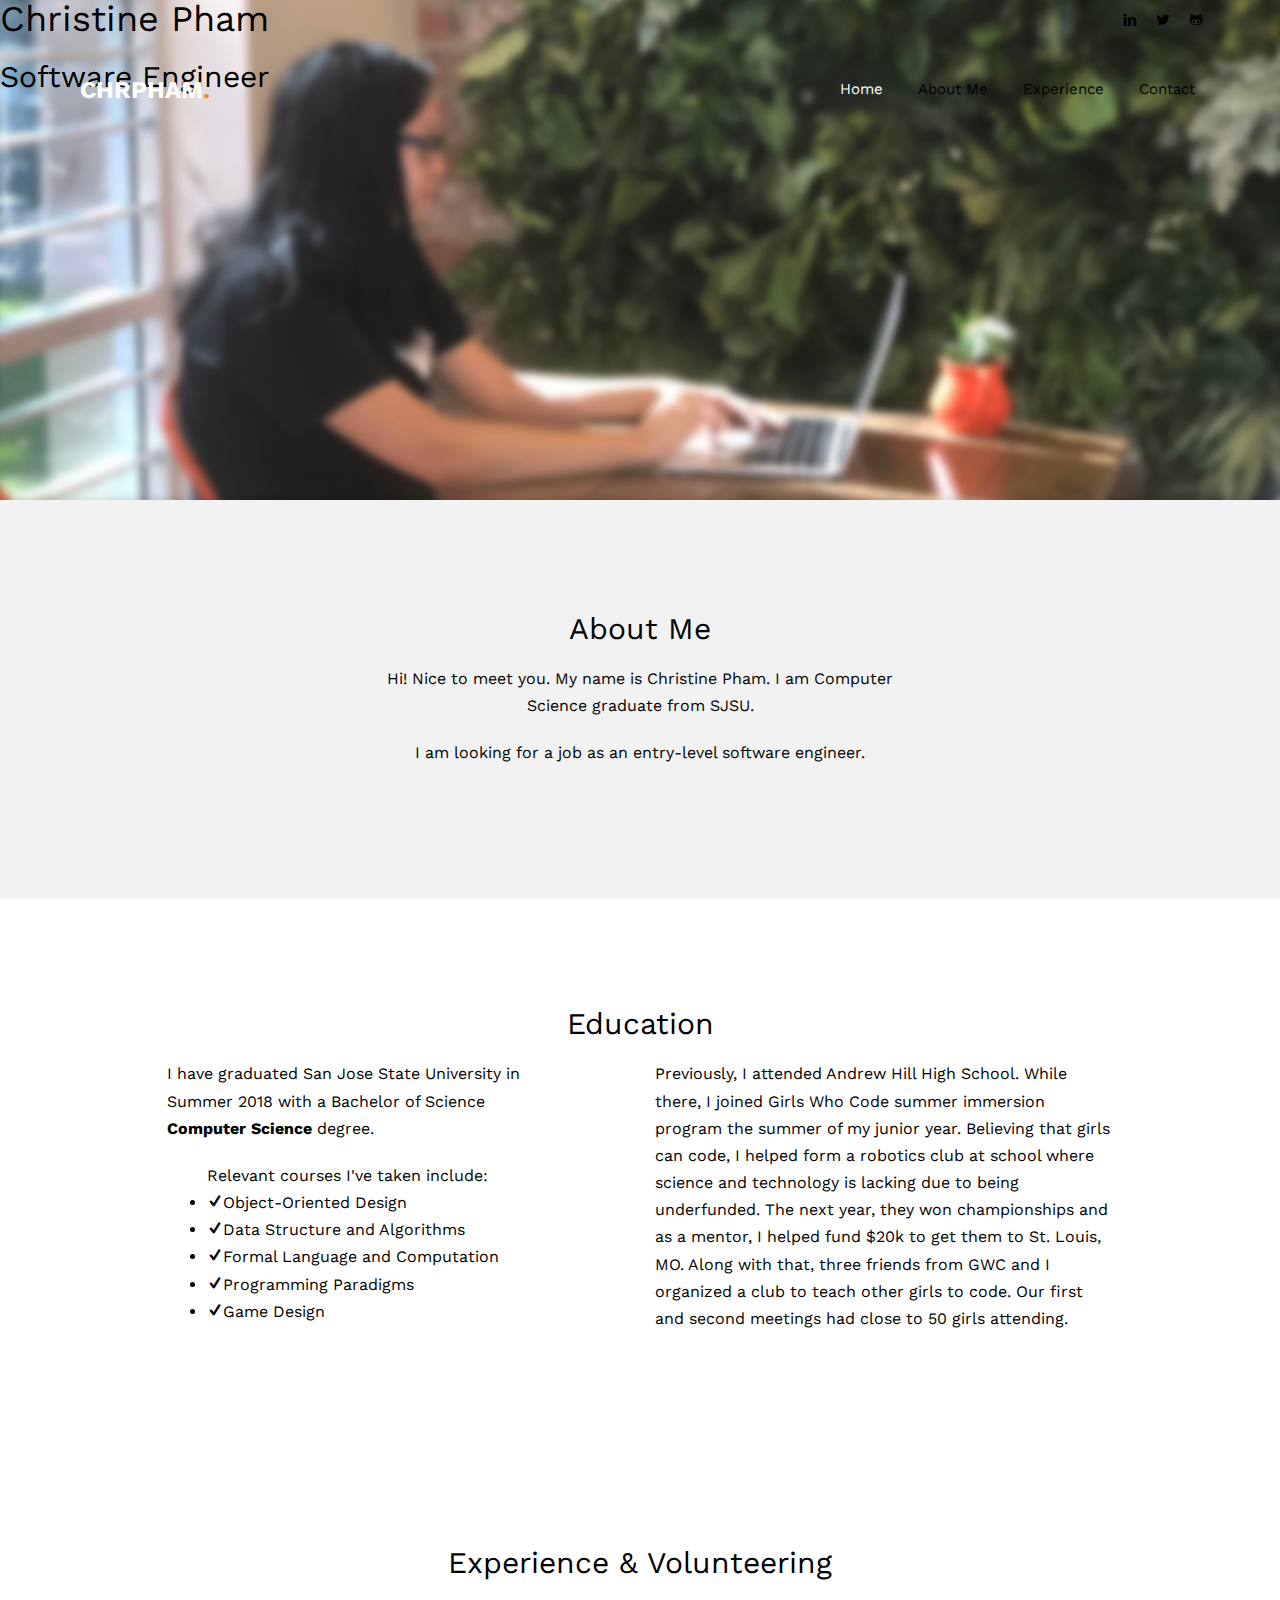
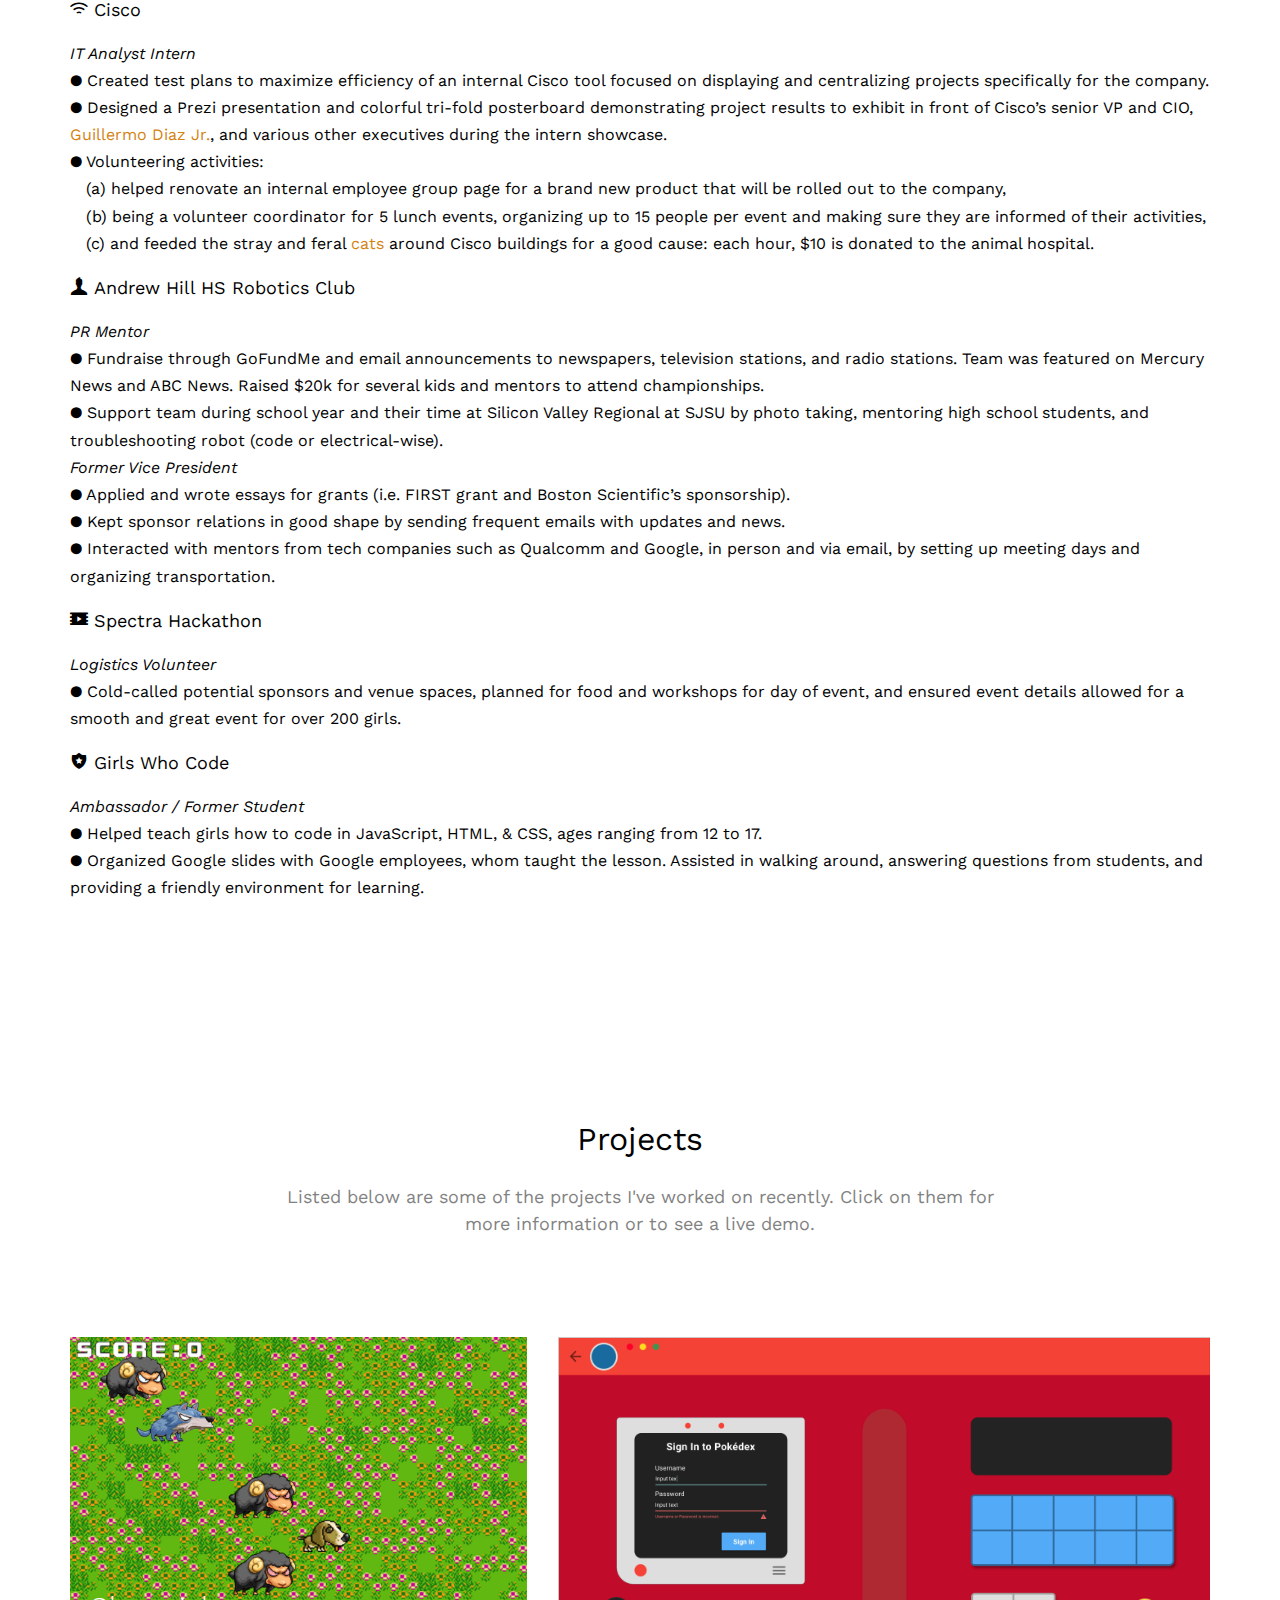
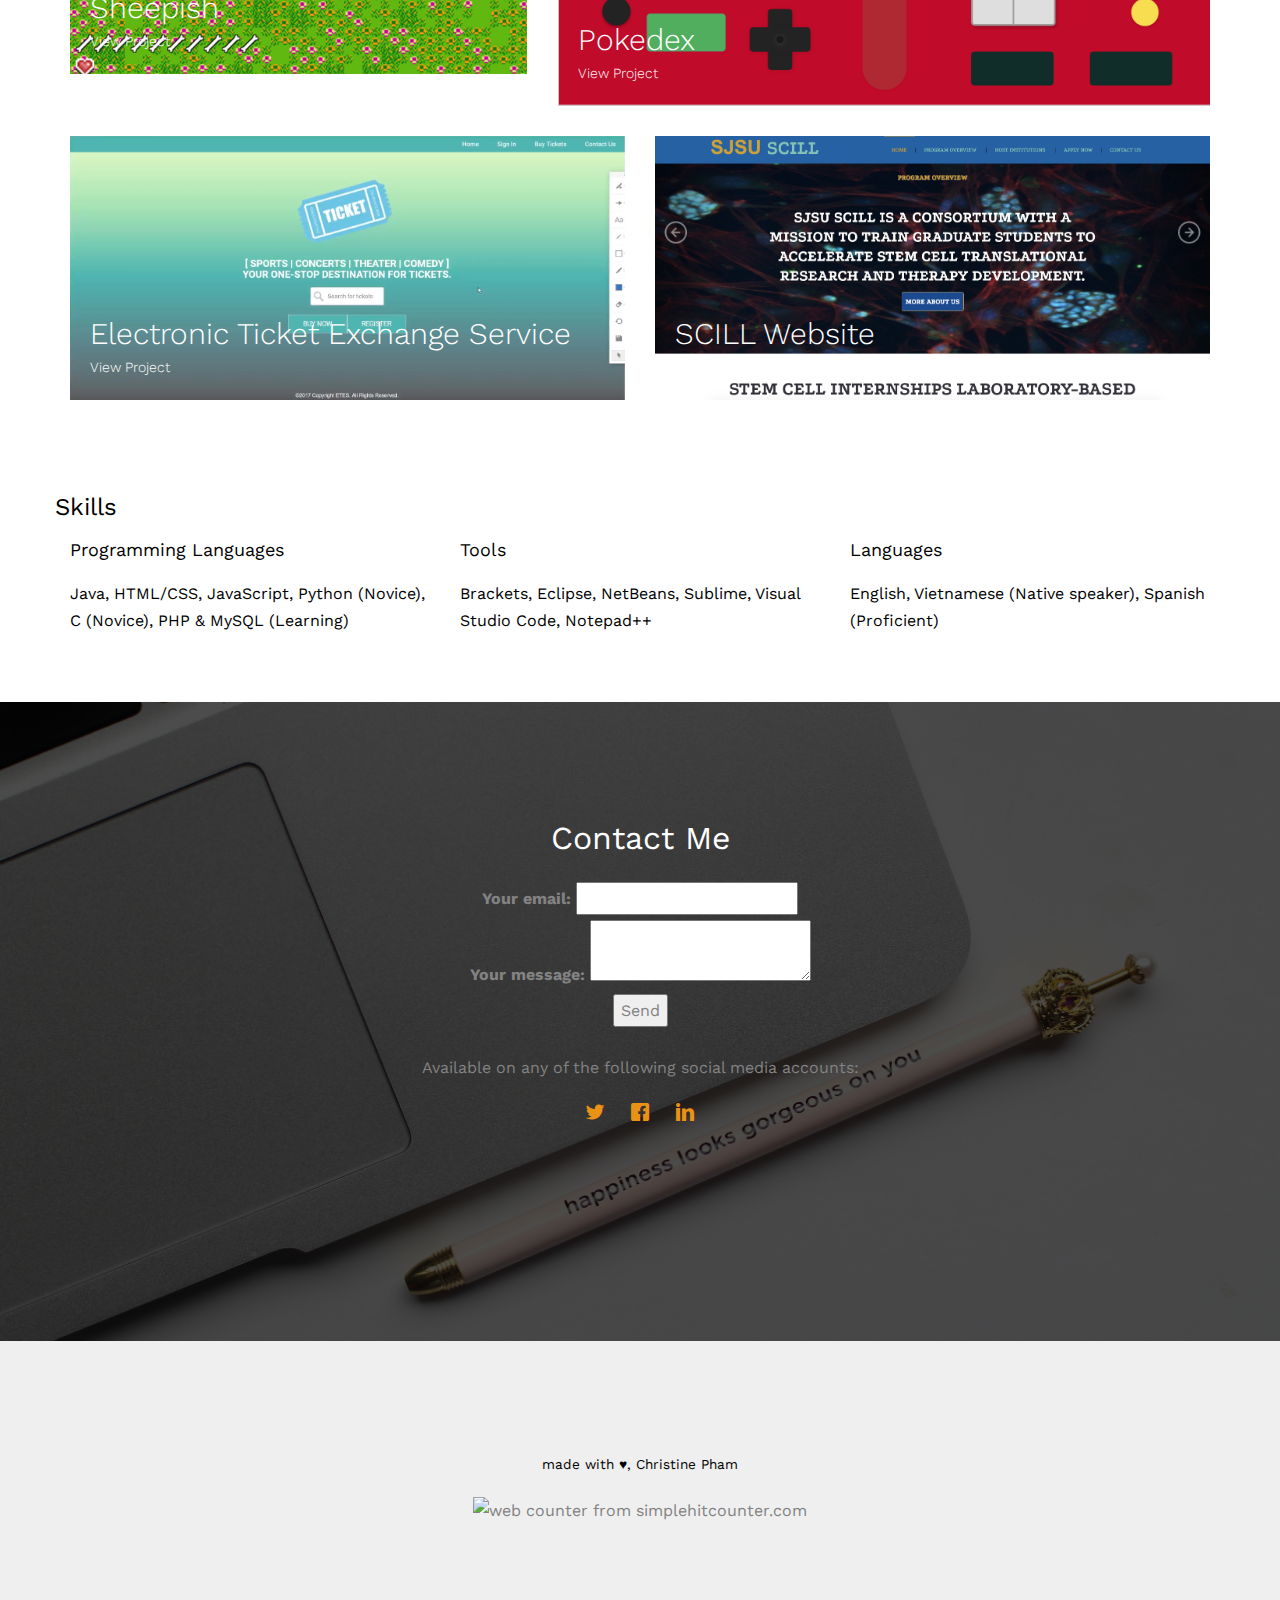
==== commit a28cd52d: "Update index.html" ====
--- a/index.html
+++ b/index.html
@@ -91,11 +91,14 @@
 
 <div id="fh5co-header" style="background-image: url('images/image.jpg');" data-stellar-background-ratio="0.5">
 		<div class="overlay"></div>
+		<div class="">
+			<h1>Christine Pham</h1>
+			<h2>Software Engineer</h2></div>
 		<div class="bio-photo text-center">
-			<a href="index.html"><img src="images/12472312_1318608514822978_4070287399866844449_n.jpg" alt="Christine Pham"></a>
-		</div>
-	</div>
-
+			
+		</div>
+	</div>
+<!-- 
 	<div id="fh5co-counter" class="fh5co-counters">
 		<div class="container">
 			<div class="row">
@@ -119,16 +122,12 @@
 		</div>
 	</div>
 
-	<div id="fh5co-steps" style="background-image: url(images/objective.jpg); 
-    background-attachment: fixed;
-    background-position: center;
-    background-repeat: no-repeat;
-    background-size: cover;" >
+	<div id="fh5co-steps"  >
 		<div class="container">
 			<div class="row">
 				<div class="col-md-8 col-md-offset-2 text-center fh5co-heading"><br><br><br>
 					<h2 style="color: #202020;">Objective</h2>
-					<p style="color: #000;">I want to excel in Computer Science with hard work, perseverance, and dedication. I hope to inspire other girls in tech!</p>
+					<p style="color: #000;">Passionate administrative professional with computer science technical background and extensive project management analyzing skills looking to transition into a reputable company as a software engineer.</p>
 				</div>
 			</div>
 
@@ -138,49 +137,51 @@
 					<div class="text-center bs-wizard-stepnum"><h4 style="color: #000;">Step 1</h4></div>
 					<div class="progress"><div class="progress-bar"></div></div>
 					<a href="#" class="bs-wizard-dot"></a>
-					<div class="bs-wizard-info text-center"><p style="color: #000;">Go to College</p></div>
-				</div>
-
-				<div class="col-xs-3 bs-wizard-step complete"><!-- complete -->
+					<div class="bs-wizard-info text-center"><p style="color: #000;">Graduate from SJSU</p></div>
+				</div>
+
+				<div class="col-xs-3 bs-wizard-step complete">
 					<div class="text-center bs-wizard-stepnum"><h4 style="color: #000;">Step 2</h4></div>
 					<div class="progress"><div class="progress-bar"></div></div>
 					<a href="#" class="bs-wizard-dot"></a>
 					<div class="bs-wizard-info text-center"><p style="color: #000;">Gain Experience</p></div>
 				</div>
 
-				<div class="col-xs-3 bs-wizard-step active"><!-- complete -->
+				<div class="col-xs-3 bs-wizard-step active">
 					<div class="text-center bs-wizard-stepnum"><h4 style="color: #000;">Step 3</h4></div>
 					<div class="progress"><div class="progress-bar"></div></div>
 					<a href="#" class="bs-wizard-dot"></a>
 					<div class="bs-wizard-info text-center"><p style="color: #000;">Graduate from SJSU</p></div>
 				</div>
 
-				<div class="col-xs-3 bs-wizard-step disabled"><!-- active -->
+				<div class="col-xs-3 bs-wizard-step disabled">
 					<div class="text-center bs-wizard-stepnum"><h4 style="color: #000;">Step 4</h4></div>
 					<div class="progress"><div class="progress-bar"></div></div>
 					<a href="#" class="bs-wizard-dot"></a>
 					<div class="bs-wizard-info text-center"><p style="color: #000;">Work as a Software Engineer</p></div>
 				</div>
 			</div>
-
-		</div>
-	</div>
-
-	<div id="fh5co-explore" class="fh5co-bg-section">
+		
+		</div>-->
+	</div>
+
+	<div id="fh5co-explore" class="fh5co-bg-section"  >
 		<div class="container">
 			<div class="row">
 				<div class="col-md-6 col-md-offset-3 text-center">
 					<h2>About Me</h2>
-					<p>Hi! Nice to meet you. My name is Christine Pham. I am currently a Computer Science major at SJSU. I like dogs (and cats!), bad jokes, binge watching shows, and gaming. I currently play League of Legends (unranked support main), and dabble from Guild Wars 2 and Rift. I am binge watching Game of Thrones and House.</p>
-                    <p>Eventually, I hope to volunteer my time to help bring STEM to other girls by paying it forward. I know I can succeed in any environment because of my experiences and challenges.</p>
-                    <p>I am currently taking a break after college. </p>
+					<p style="color: #000;">Hi! Nice to meet you. My name is Christine Pham. I am Computer Science graduate from SJSU. </p>
+                    <p style="color: #000;">I am looking for a job as an entry-level software engineer.</p>
+				
 				</div>
 			</div>
 		</div>		
-		<div class="fh5co-explore fh5co-explore1">
+		</div>
+
+		<div class="fh5co-explore"  class="fh5co-bg-section" >
 			<div class="container">
-				<div class="row  ">
-                   <div class="col-md-8 col-md-offset-2 text-center">	<h2>Education</h2> </div>
+				<div class="row "> <br><br><br><br>
+                   <div class="col-md-6 col-md-offset-3 text-center">	<h2>Education</h2> </div>
 
 					<div class="col-md-4 col-md-push-1  ">
 						<div>
@@ -198,7 +199,7 @@
                     <div class="col-md-5 col-md-push-2  ">
                             <p>Previously, I attended Andrew Hill High School. While there, I joined Girls Who Code summer immersion program the summer of my junior year. Believing that girls can code, I helped form a robotics club at school where science and technology is lacking due to being underfunded. The next year, they won championships and as a mentor, I helped fund $20k to get them to St. Louis, MO. Along with that, three friends from GWC and I organized a club to teach other girls to code. Our first and second meetings had close to 50 girls attending.</p>
 					</div>
-				</div>
+				</div><br><br><br>
 			</div>
 		</div>
         </div>
@@ -321,11 +322,11 @@
 					>
 					<label>
 						Your email:
-						<input type="email" name="_replyto">
+						<input type="email" name="_replyto" required>
 					</label><br>
 					<label>
 						Your message:
-						<textarea name="message"></textarea>
+						<textarea name="message" required></textarea>
 					</label><br>
 					<!-- your other form fields go here -->
 					<button type="submit">Send</button>
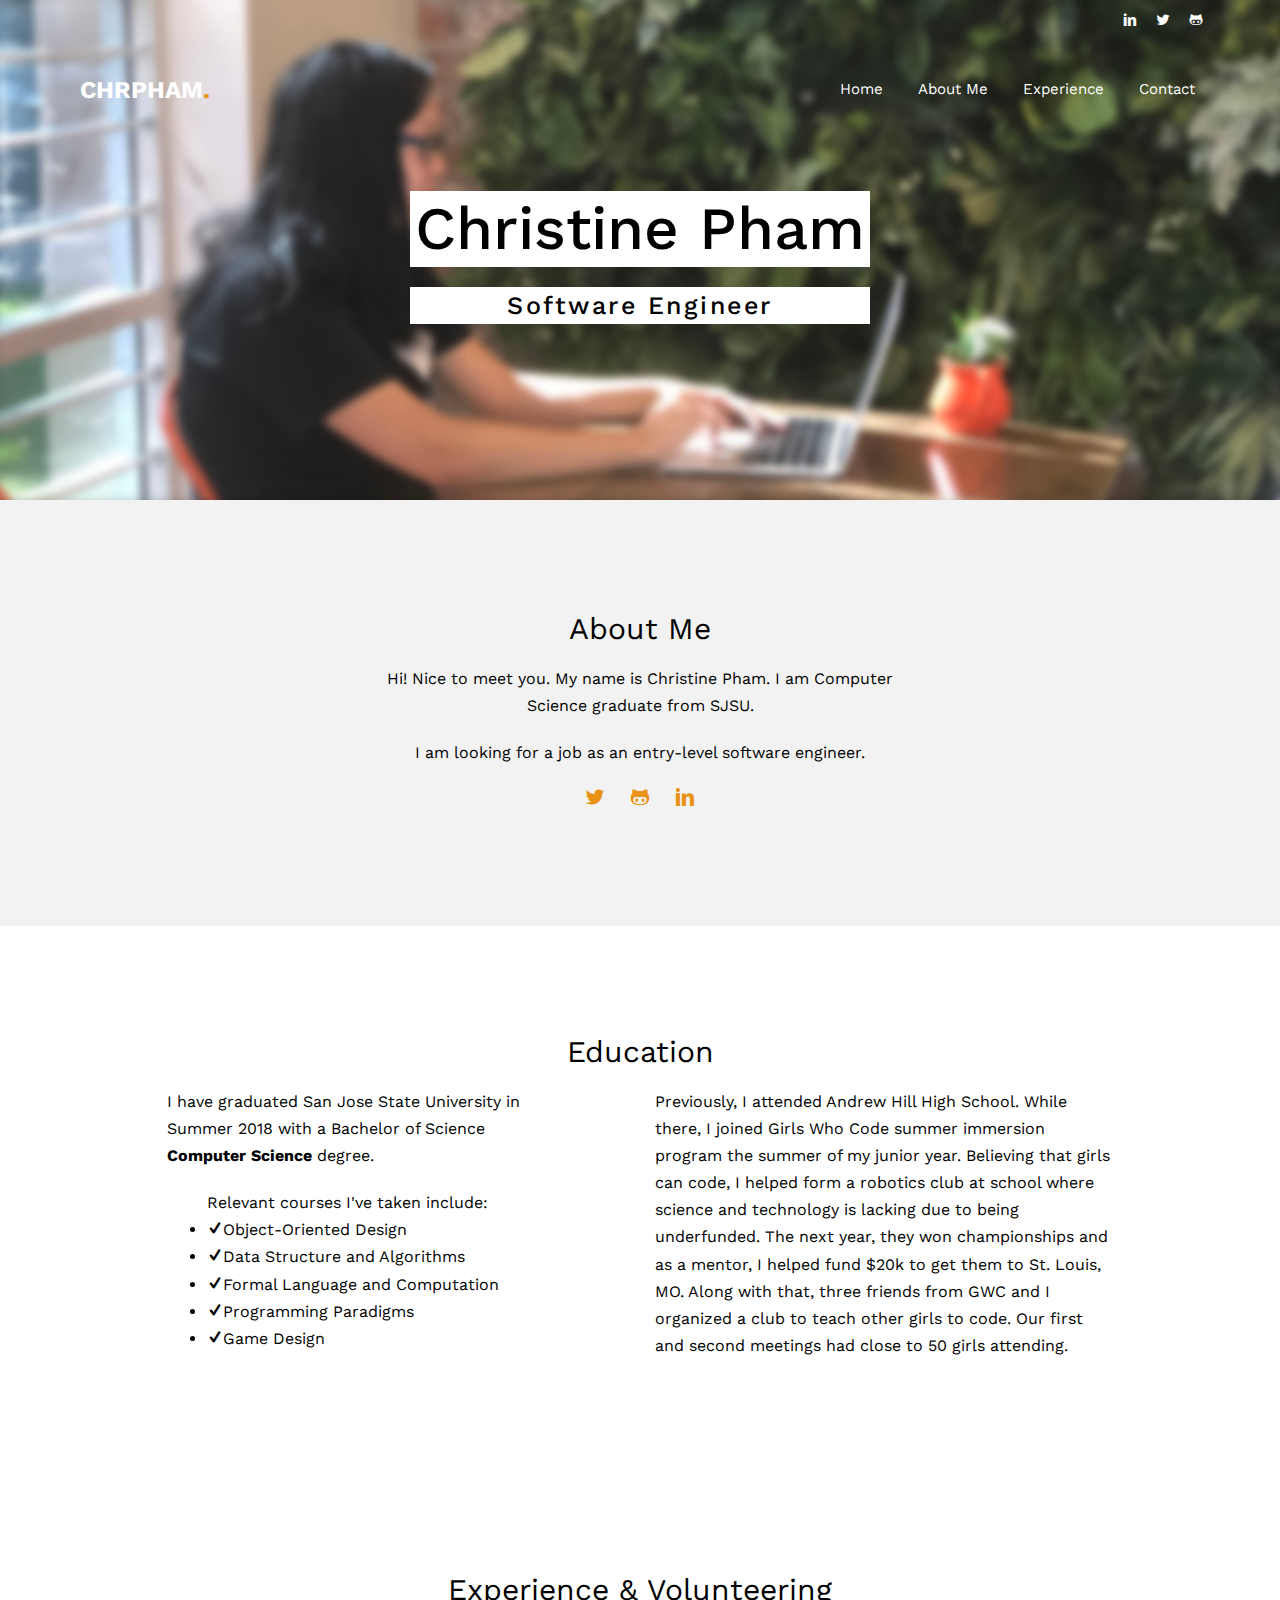
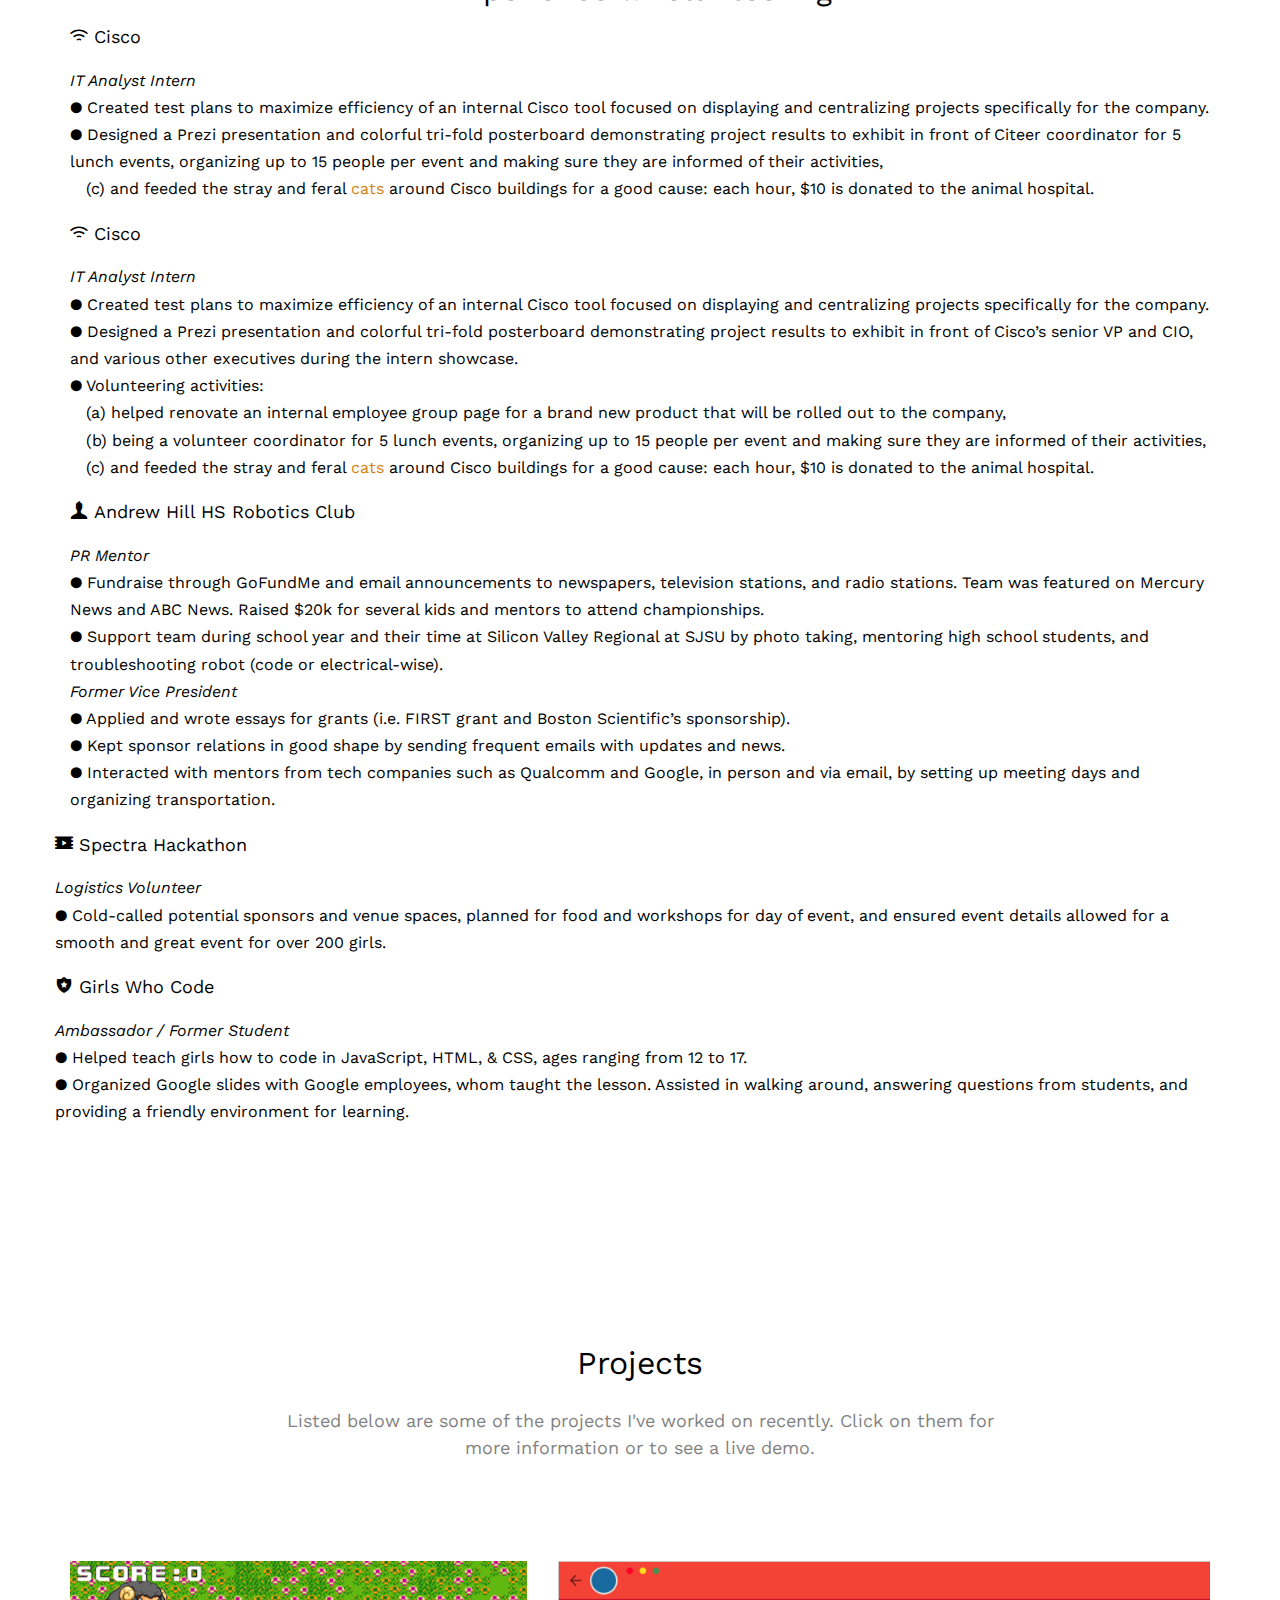
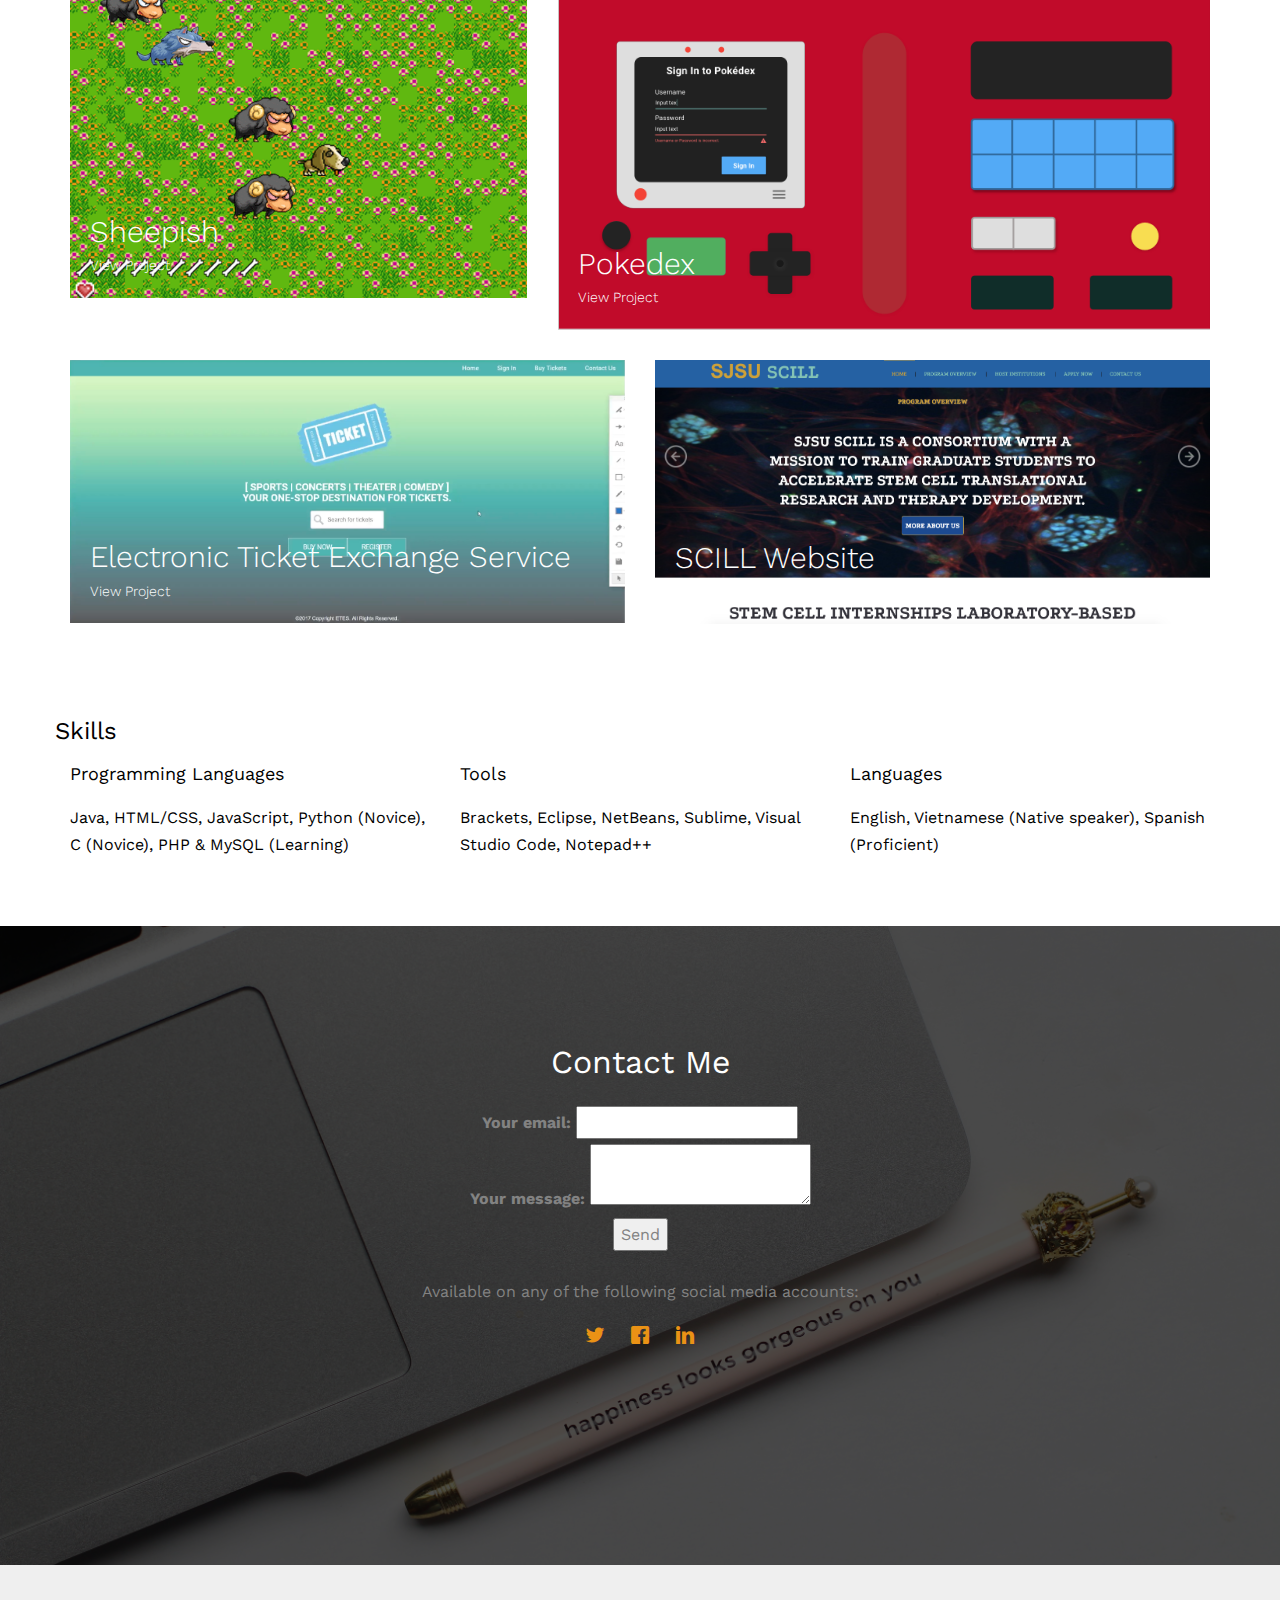
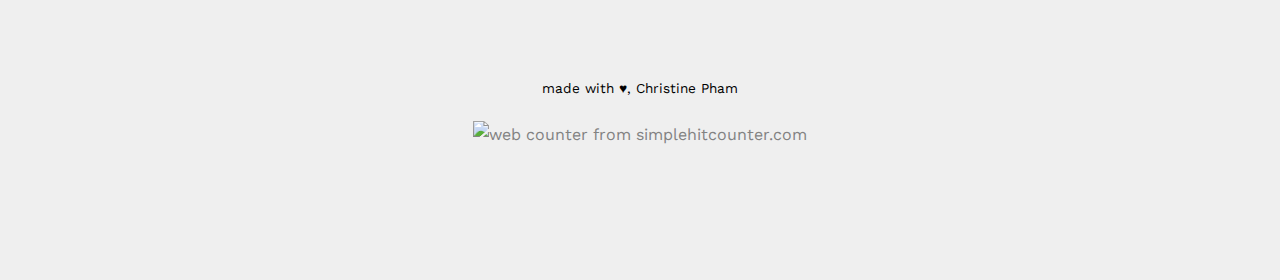
==== commit 062d7331: "removed objective, added banner" ====
--- a/index.html
+++ b/index.html
@@ -90,10 +90,11 @@
 	</nav>
 
 <div id="fh5co-header" style="background-image: url('images/image.jpg');" data-stellar-background-ratio="0.5">
-		<div class="overlay"></div>
-		<div class="">
+		
+		<div class="banner container">
+			<div class="row">
 			<h1>Christine Pham</h1>
-			<h2>Software Engineer</h2></div>
+			<h2>Software Engineer</h2></div></div>
 		<div class="bio-photo text-center">
 			
 		</div>
@@ -172,7 +173,12 @@
 					<h2>About Me</h2>
 					<p style="color: #000;">Hi! Nice to meet you. My name is Christine Pham. I am Computer Science graduate from SJSU. </p>
                     <p style="color: #000;">I am looking for a job as an entry-level software engineer.</p>
-				
+					
+					<ul class="fh5co-social-icons">
+						<li><a href="https://www.twitter.com/chrpham"><i class="icon-twitter"></i></a></li>
+						<li><a href="https://github.com/chrpham/"><i class="icon-github"></i></a></li>
+						<li><a href="https://www.linkedin.com/in/chrpham"><i class="icon-linkedin"></i></a></li>
+					</ul>
 				</div>
 			</div>
 		</div>		
@@ -213,13 +219,20 @@
 					<div class="col-md-12">
 							<div class="text-center">
                                 <h2>Experience & Volunteering</h2></div>
-                            <div class="hover_img">
+
+								<h4><i class="icon-signal"></i> Cisco</h4>
+								<p><i>IT Analyst Intern</i><br />
+								●	Created test plans to maximize efficiency of an internal Cisco tool focused on displaying and centralizing projects specifically for the company. <br />
+								●	Designed a Prezi presentation and colorful tri-fold posterboard demonstrating project results to exhibit in front of Citeer coordinator for 5 lunch events, organizing up to 15 people per event and making sure they are informed of their activities, <br />&emsp;(c) and feeded the stray and feral <a href="https://blogs.cisco.com/lifeatcisco/catclub">cats</a> around Cisco buildings for a good cause: each hour, $10 is donated to the animal hospital.<br />
+								
+								<!--hover IMAGE <div class="hover_img"> <a href="">Guillermo Diaz Jr.<span><img src="images/IMG_3518.JPG" alt="Guillermo Diaz Jr." height="200" /></span></a>-->
                             <h4><i class="icon-signal"></i> Cisco</h4>
                             <p><i>IT Analyst Intern</i><br />
                             ●	Created test plans to maximize efficiency of an internal Cisco tool focused on displaying and centralizing projects specifically for the company. <br />
-                            ●	Designed a Prezi presentation and colorful tri-fold posterboard demonstrating project results to exhibit in front of Cisco’s senior VP and CIO, <a href="https://newsroom.cisco.com/execbio-detail?articleId=1572845">Guillermo Diaz Jr.<span><img src="images/IMG_3518.JPG" alt="Guillermo Diaz Jr." height="200" /></span></a>, and various other executives during the intern showcase. <br>
+                            ●	Designed a Prezi presentation and colorful tri-fold posterboard demonstrating project results to exhibit in front of Cisco’s senior VP and CIO, and various other executives during the intern showcase. <br>
                             ●	Volunteering activities: <br> &emsp;(a) helped renovate an internal employee group page for a brand new product that will be rolled out to the company, <br />&emsp;(b) being a volunteer coordinator for 5 lunch events, organizing up to 15 people per event and making sure they are informed of their activities, <br />&emsp;(c) and feeded the stray and feral <a href="https://blogs.cisco.com/lifeatcisco/catclub">cats</a> around Cisco buildings for a good cause: each hour, $10 is donated to the animal hospital.<br />
-								<h4><i class="icon-user"></i> Andrew Hill HS Robotics Club</h4>
+							
+							<h4><i class="icon-user"></i> Andrew Hill HS Robotics Club</h4>
 								<p><i>PR Mentor</i><br />
                             ●	Fundraise through GoFundMe and email announcements to newspapers, television stations, and radio stations. Team was featured on Mercury News and ABC News. Raised $20k for several kids and mentors to attend championships. <br />
                             ●	Support team during school year and their time at Silicon Valley Regional at SJSU by photo taking, mentoring high school students, and troubleshooting robot (code or electrical-wise).<br />
@@ -229,12 +242,14 @@
                             ●	Interacted with mentors from tech companies such as Qualcomm and Google, in person and via email, by setting up meeting days and organizing transportation. </p>
 							</div>
 							<div>
+							
 								<h4><i class="icon-video2"></i> Spectra Hackathon</h4>
 								<p><i>Logistics Volunteer</i><br />
                             ●	Cold-called potential sponsors and venue spaces, planned for food and workshops for day of event, and ensured event details allowed for a smooth and great event for over 200 girls.
                             </p>
 							</div>
 							<div>
+							
 								<h4><i class="icon-shield"></i> Girls Who Code</h4>
 								<p><i>Ambassador / Former Student</i><br />
                             ●	Helped teach girls how to code in JavaScript, HTML, & CSS, ages ranging from 12 to 17.<br />
--- a/css/style.css
+++ b/css/style.css
@@ -20,6 +20,7 @@
   line-height: 1.7;
   color: #828282;
   background: #fff;
+  overflow-x: hidden;
 }
 
 #page {
@@ -72,6 +73,32 @@
   font-weight: 400;
   margin: 0 0 20px 0;
 }
+
+.banner {
+  position: relative;
+  height: 50vh;
+  display: flex;
+  justify-content: space-between;
+  align-items: center;
+  text-align:center;
+}
+.banner h1{
+  background-color:white;
+  font-weight: 500;
+  padding: 5px;
+  margin-top: 80px;
+  width: auto;
+  font-size: 60px;
+}
+.banner h2 {
+  background-color:white;
+  padding: 5px;
+  margin: 15px 0px;
+  width: auto;
+  font-size: 25px;
+  font-weight: 500;
+  letter-spacing: .2ex;
+} 
 
 ::-webkit-selection {
   color: #fff;
@@ -205,7 +232,6 @@
 .fh5co-nav ul li a {
   font-size: 15px;
   padding: 30px 15px;
-  color: #000;
   -webkit-transition: 0.5s;
   -o-transition: 0.5s;
   transition: 0.5s;
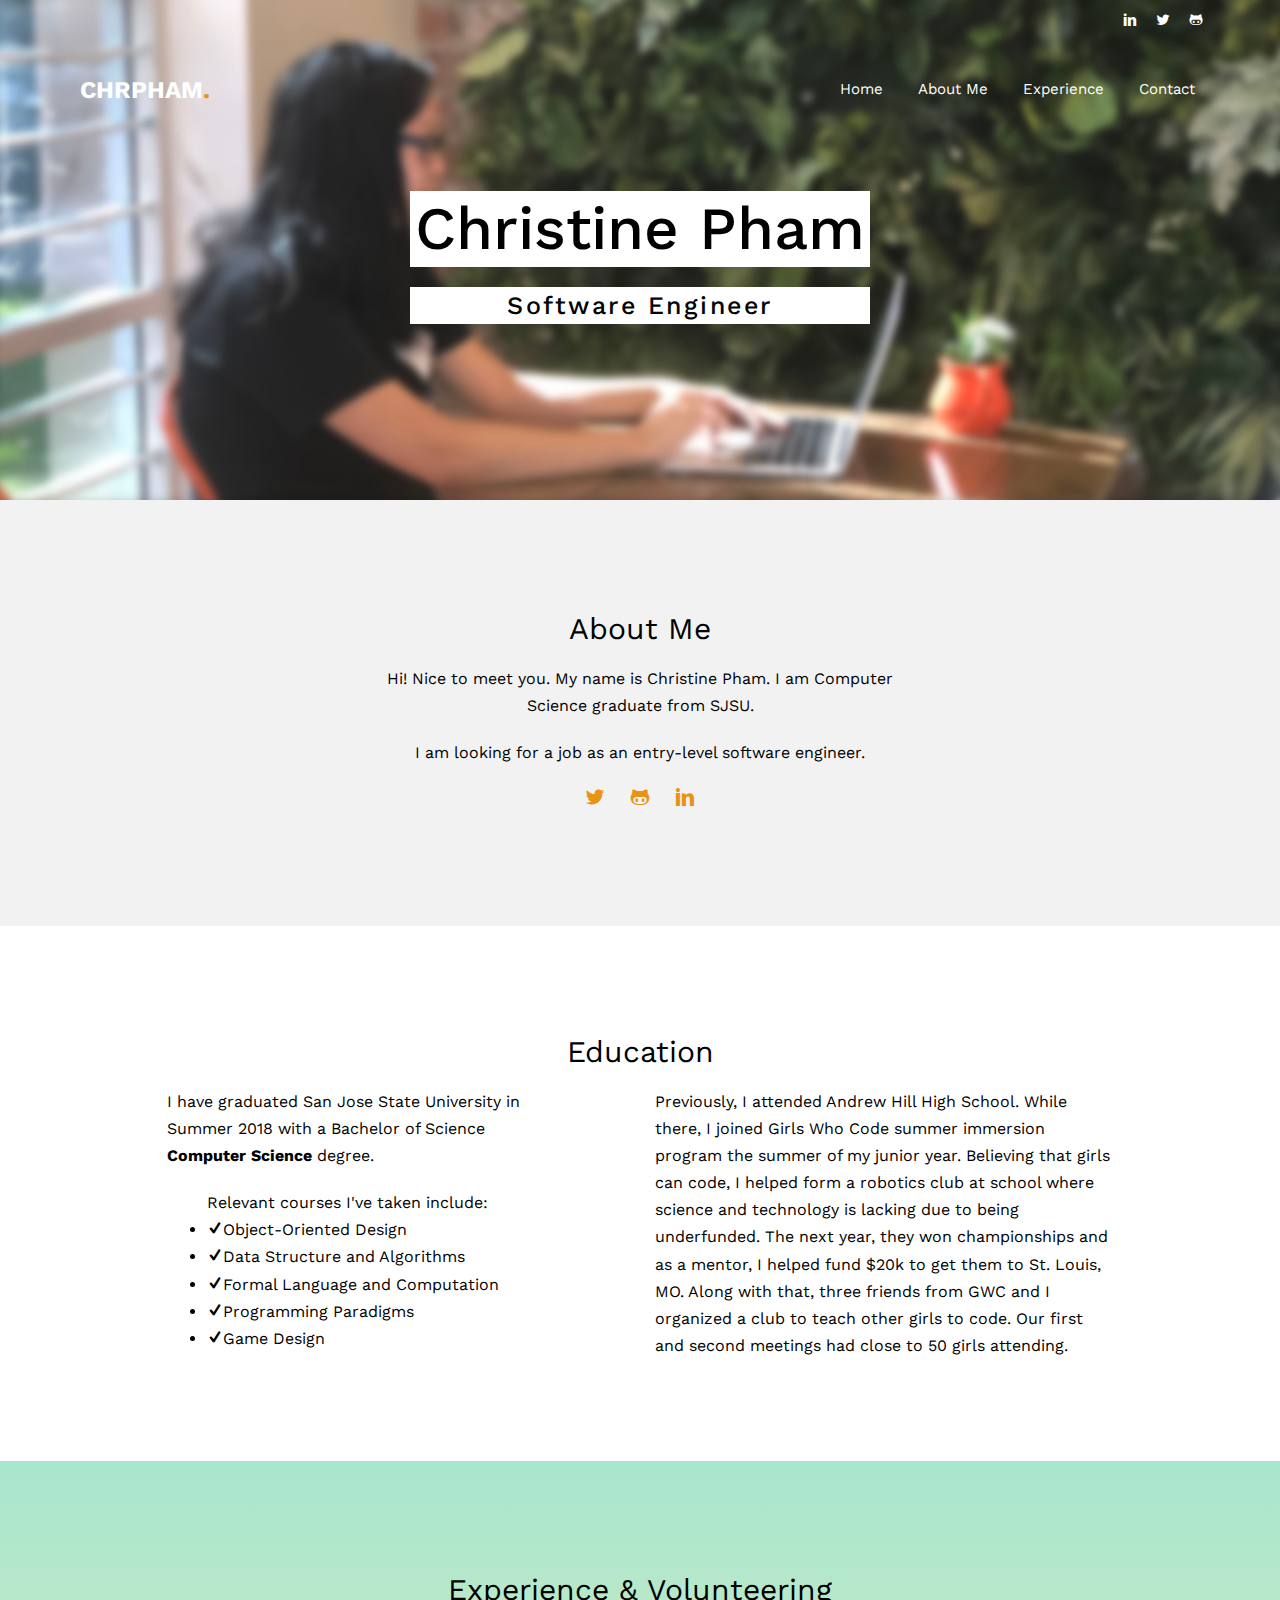
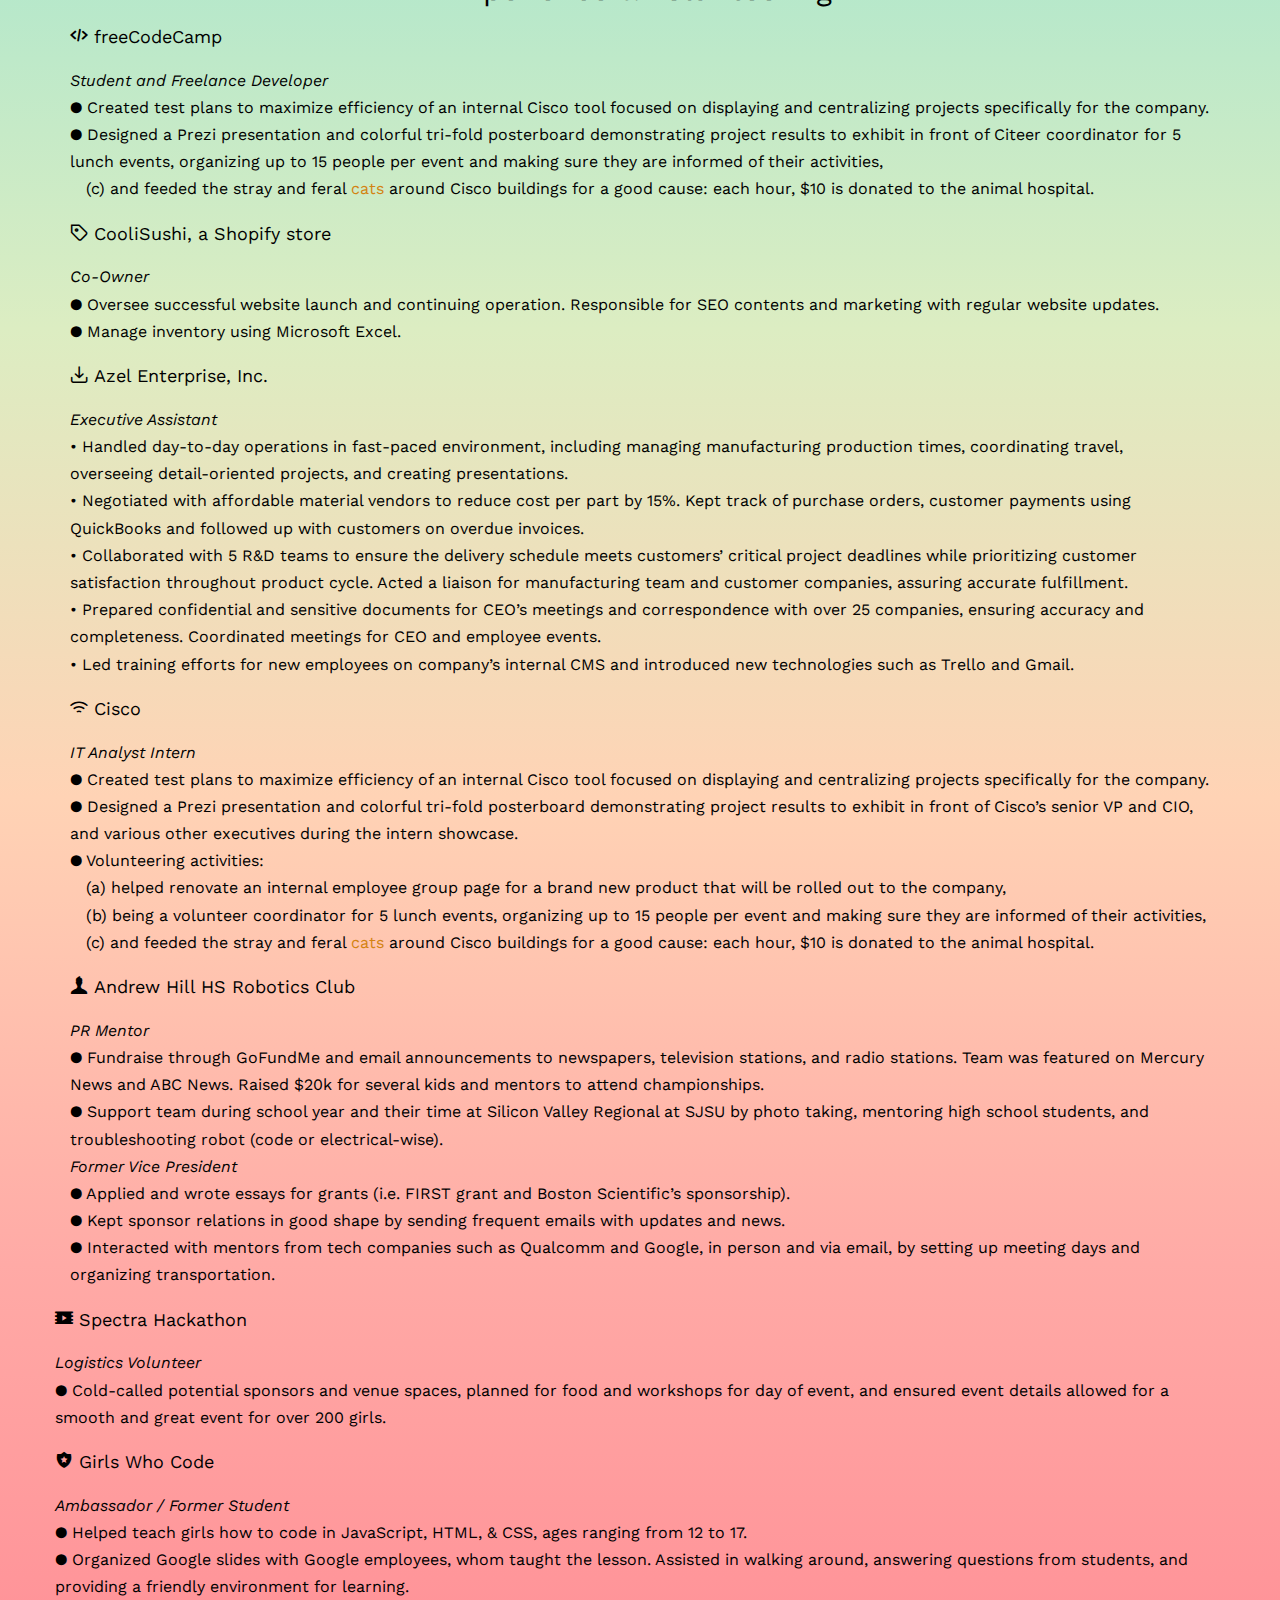
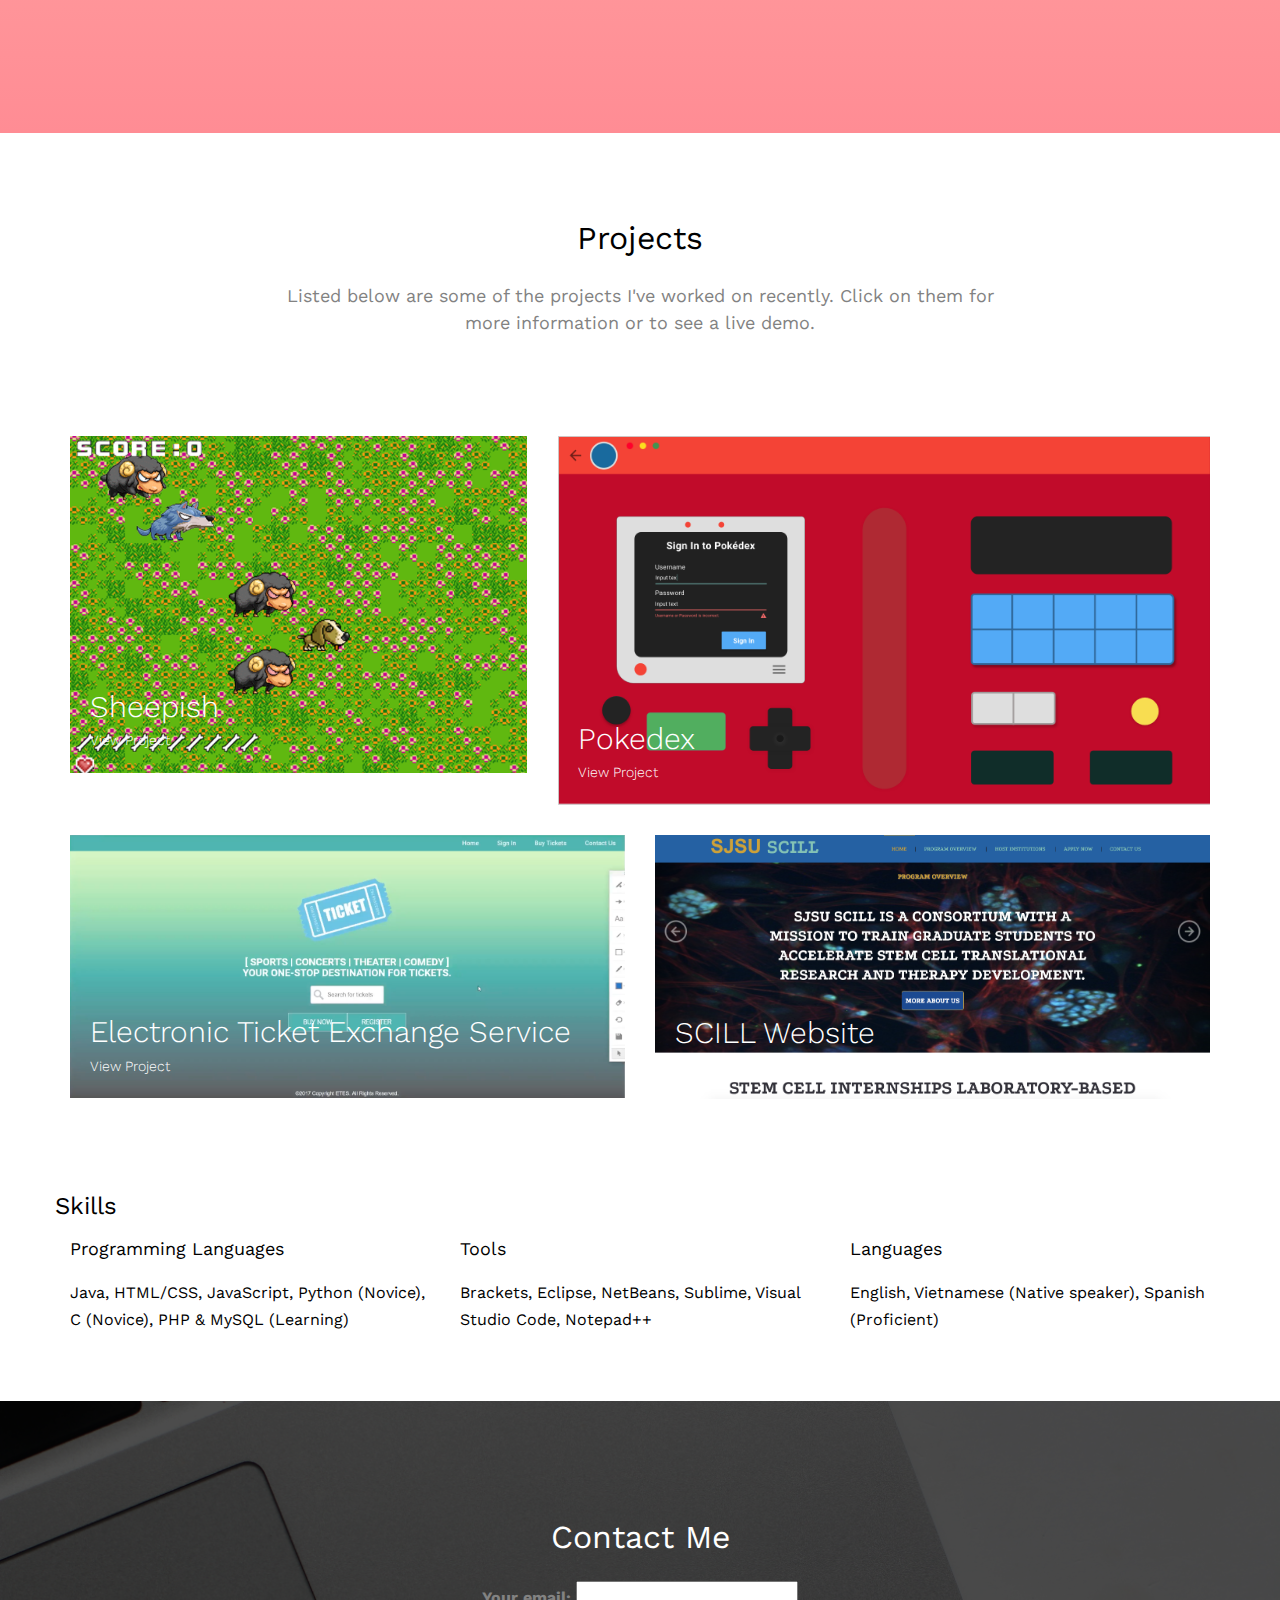
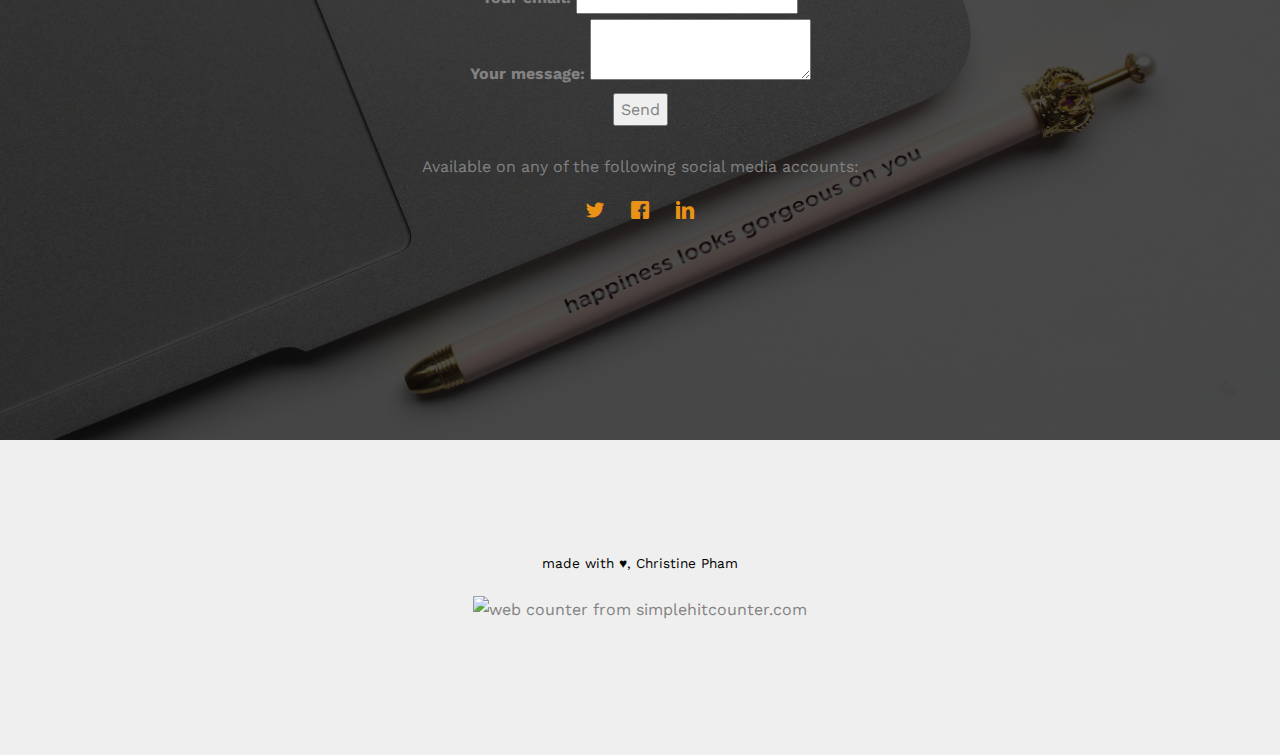
==== commit d190811f: "some updates removed old images" ====
--- a/index.html
+++ b/index.html
@@ -8,7 +8,7 @@
 	<meta name="description" content="Christine Pham is a 3rd year Computer Science student at San Jose State University. Some projects she's been involved in the past year include Spectra Hackathon (ideally a hackathon for women in the Bay Area) and SCILL Website Project, where hergroup remodeled the current website using HTML/CSS and Bootstrap." />
 	<meta name="keywords" content="christine pham, portfolio, resume, chrpham" />
 	<meta name="author" content="Christine Pham" />
-        <link rel="shortcut icon" type="image/png" href="images/favicon.png"/>
+        <link rel="shortcut icon" type="image/png" href="images/favicon.jpg"/>
 
 
   	<!-- Facebook and Twitter integration -->
@@ -209,21 +209,34 @@
 			</div>
 		</div>
         </div>
-<div id="fh5co-project" style="background-image: url(images/andrew-small-127196-unsplash.jpg); background-attachment: fixed;
+<div id="fh5co-project"> <!-- style="background-image: url(images/andrew-small-127196-unsplash.jpg); background-attachment: fixed;
     background-position: center;
     background-repeat: no-repeat;
-    background-size: cover;">
+    background-size: cover;" -->
 		<div class="fh5co-explore" >
 			<div class="container">
 				<div class="row">
 					<div class="col-md-12">
 							<div class="text-center">
                                 <h2>Experience & Volunteering</h2></div>
-
-								<h4><i class="icon-signal"></i> Cisco</h4>
-								<p><i>IT Analyst Intern</i><br />
+								
+							<h4><i class="icon-code"></i> freeCodeCamp</h4>
+								<p><i>Student and Freelance Developer</i><br />
 								●	Created test plans to maximize efficiency of an internal Cisco tool focused on displaying and centralizing projects specifically for the company. <br />
 								●	Designed a Prezi presentation and colorful tri-fold posterboard demonstrating project results to exhibit in front of Citeer coordinator for 5 lunch events, organizing up to 15 people per event and making sure they are informed of their activities, <br />&emsp;(c) and feeded the stray and feral <a href="https://blogs.cisco.com/lifeatcisco/catclub">cats</a> around Cisco buildings for a good cause: each hour, $10 is donated to the animal hospital.<br />
+								
+							<h4><i class="icon-tag"></i> CooliSushi, a Shopify store</h4>
+								<p><i>Co-Owner</i><br />
+								●	Oversee successful website launch and continuing operation. Responsible for SEO contents and marketing with regular website updates. <br />
+								●	Manage inventory using Microsoft Excel. <br />
+								
+							<h4><i class="icon-inbox"></i> Azel Enterprise, Inc.</h4>
+								<p><i>Executive Assistant</i><br />
+									•	Handled day-to-day operations in fast-paced environment, including managing manufacturing production times, coordinating travel, overseeing detail-oriented projects, and creating presentations. <br />
+									•	Negotiated with affordable material vendors to reduce cost per part by 15%. Kept track of purchase orders, customer payments using QuickBooks and followed up with customers on overdue invoices. <br />
+									•	Collaborated with 5 R&D teams to ensure the delivery schedule meets customers’ critical project deadlines while prioritizing customer satisfaction throughout product cycle. Acted a liaison for manufacturing team and customer companies, assuring accurate fulfillment.  <br />
+									•	Prepared confidential and sensitive documents for CEO’s meetings and correspondence with over 25 companies, ensuring accuracy and completeness. Coordinated meetings for CEO and employee events. <br />
+									•	Led training efforts for new employees on company’s internal CMS and introduced new technologies such as Trello and Gmail. <br />
 								
 								<!--hover IMAGE <div class="hover_img"> <a href="">Guillermo Diaz Jr.<span><img src="images/IMG_3518.JPG" alt="Guillermo Diaz Jr." height="200" /></span></a>-->
                             <h4><i class="icon-signal"></i> Cisco</h4>
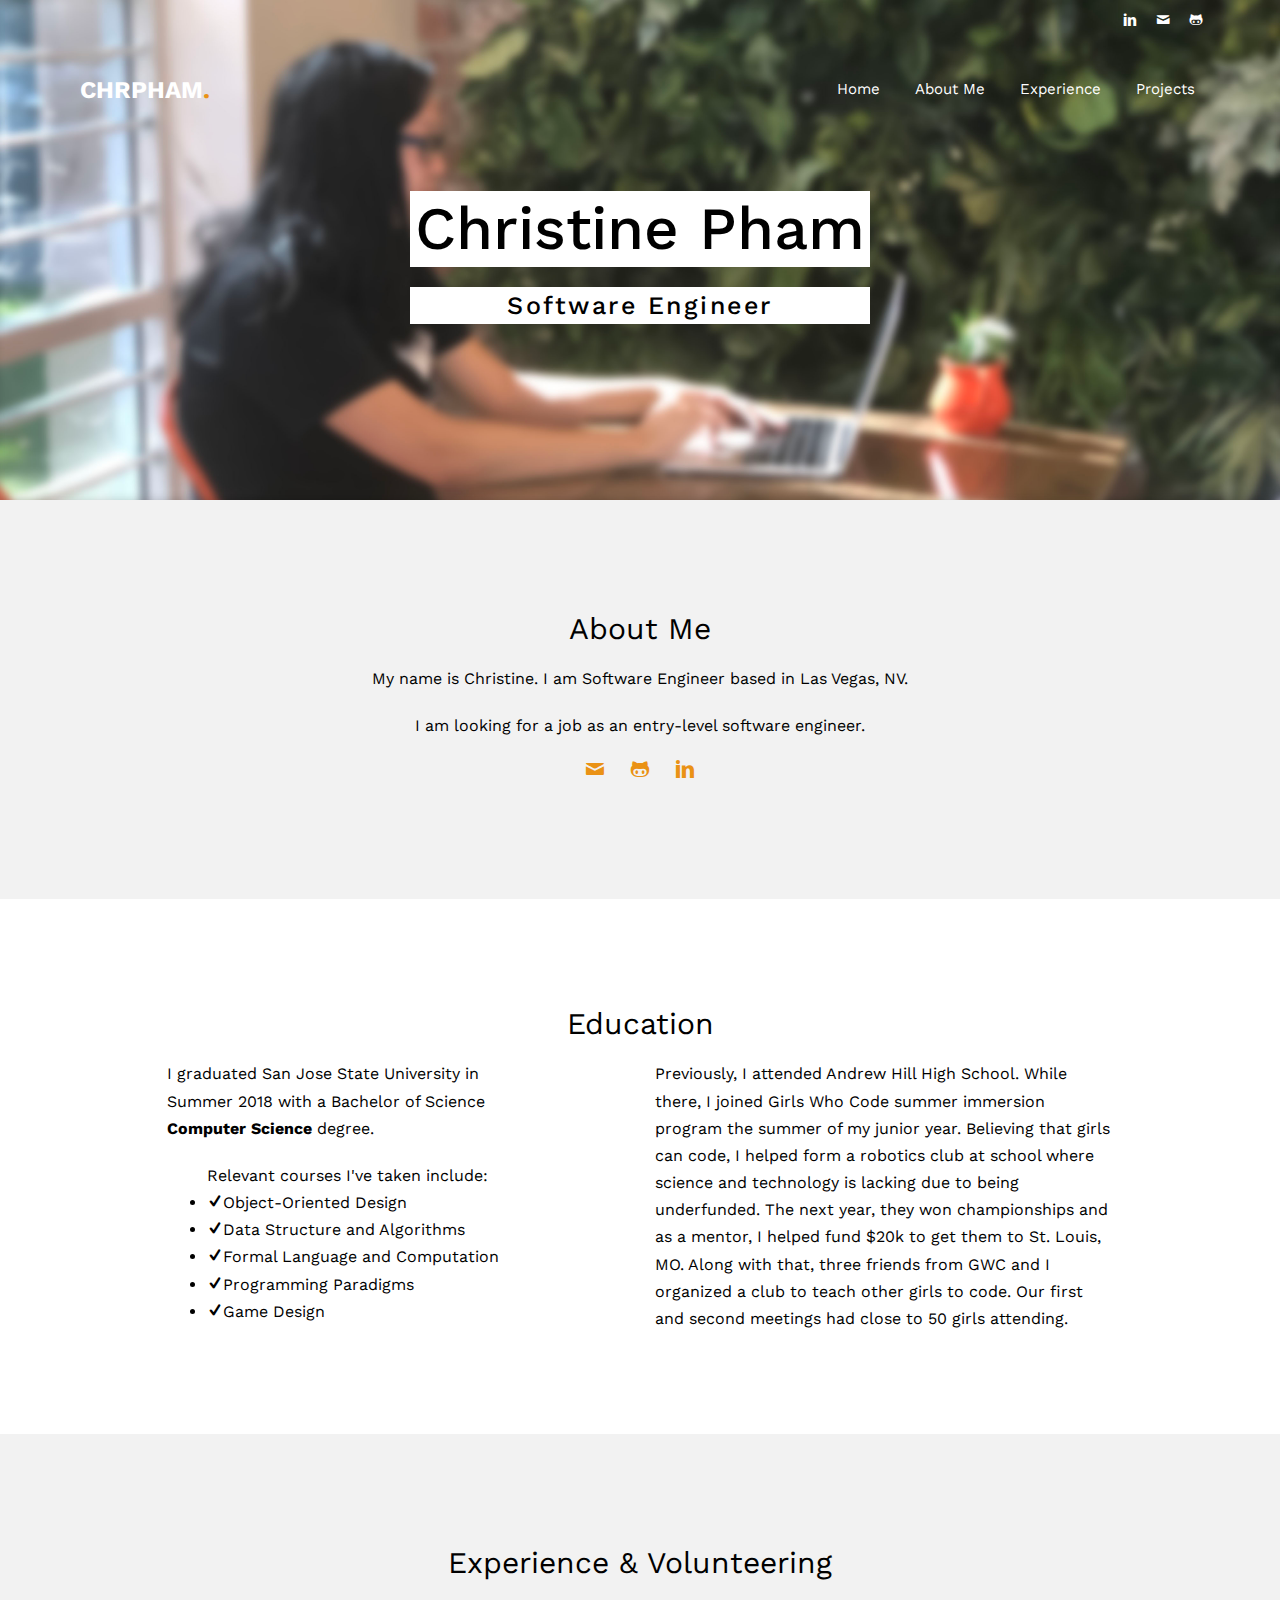
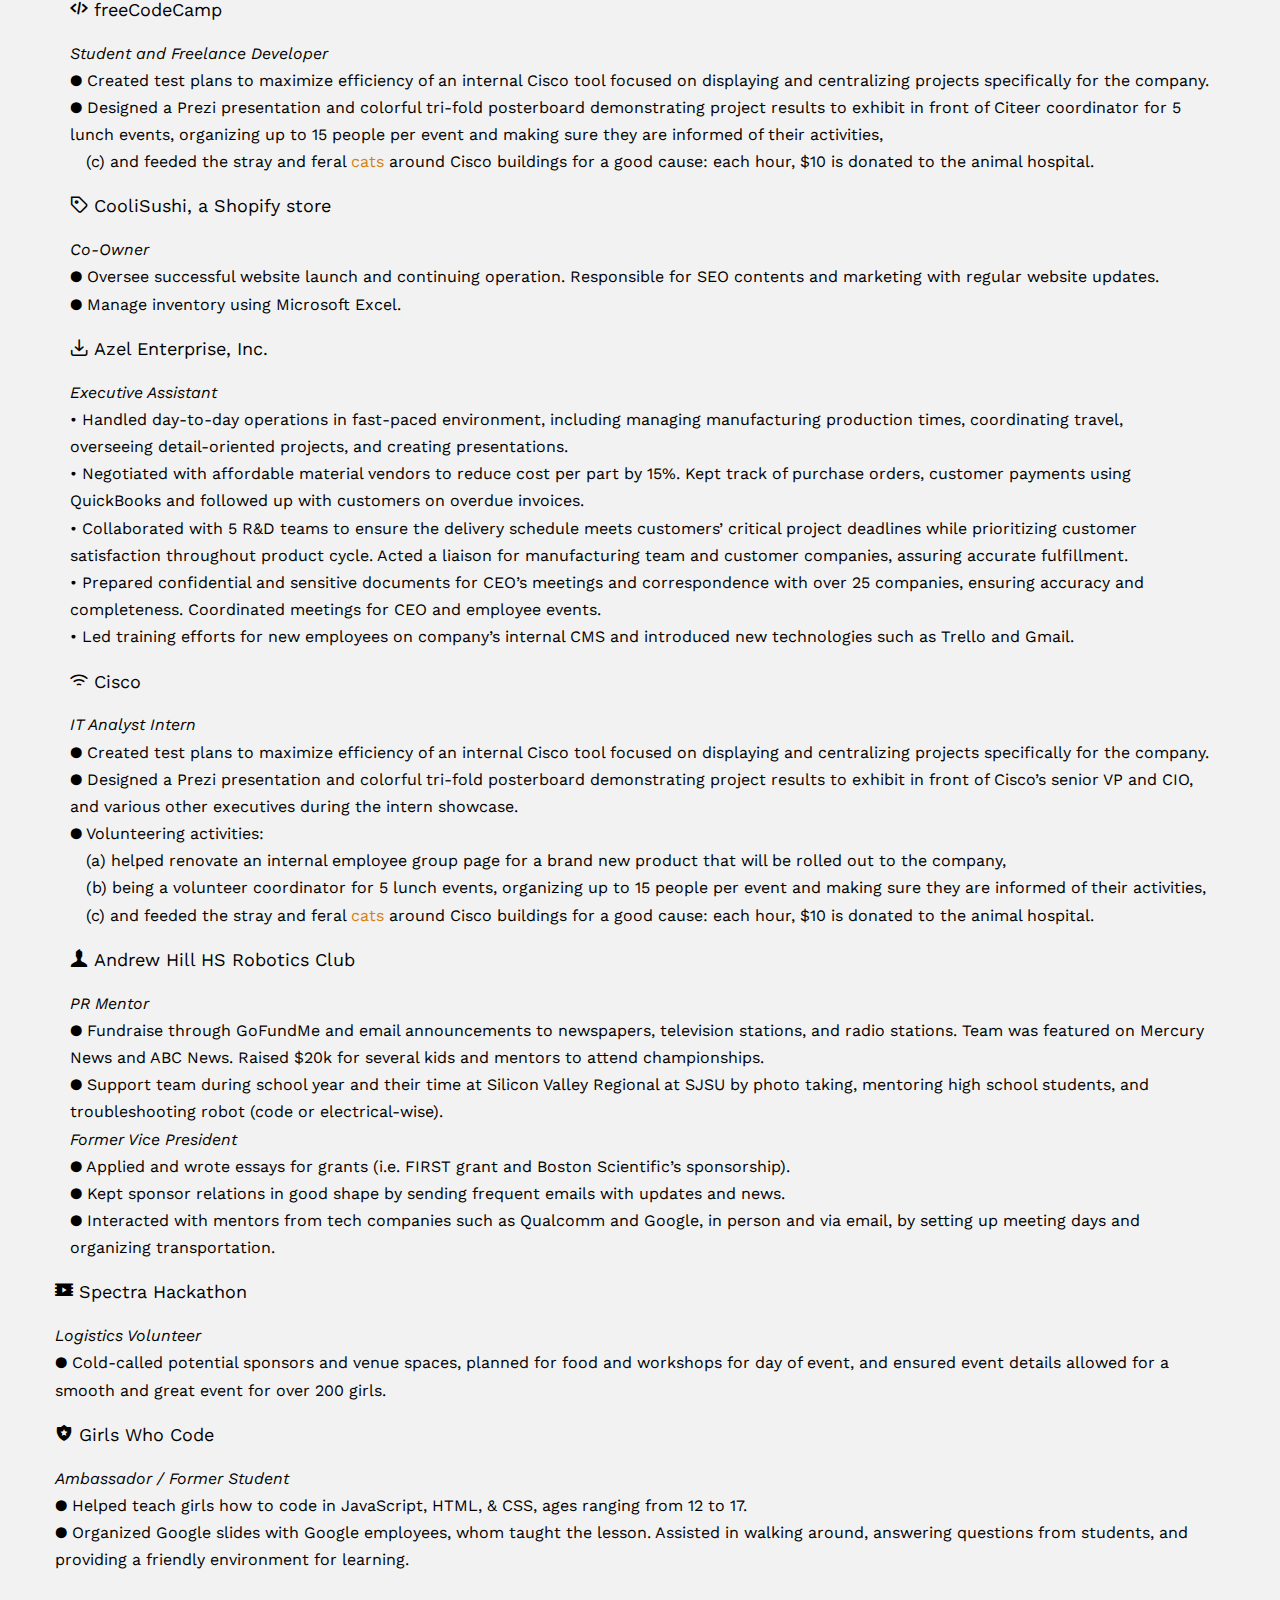
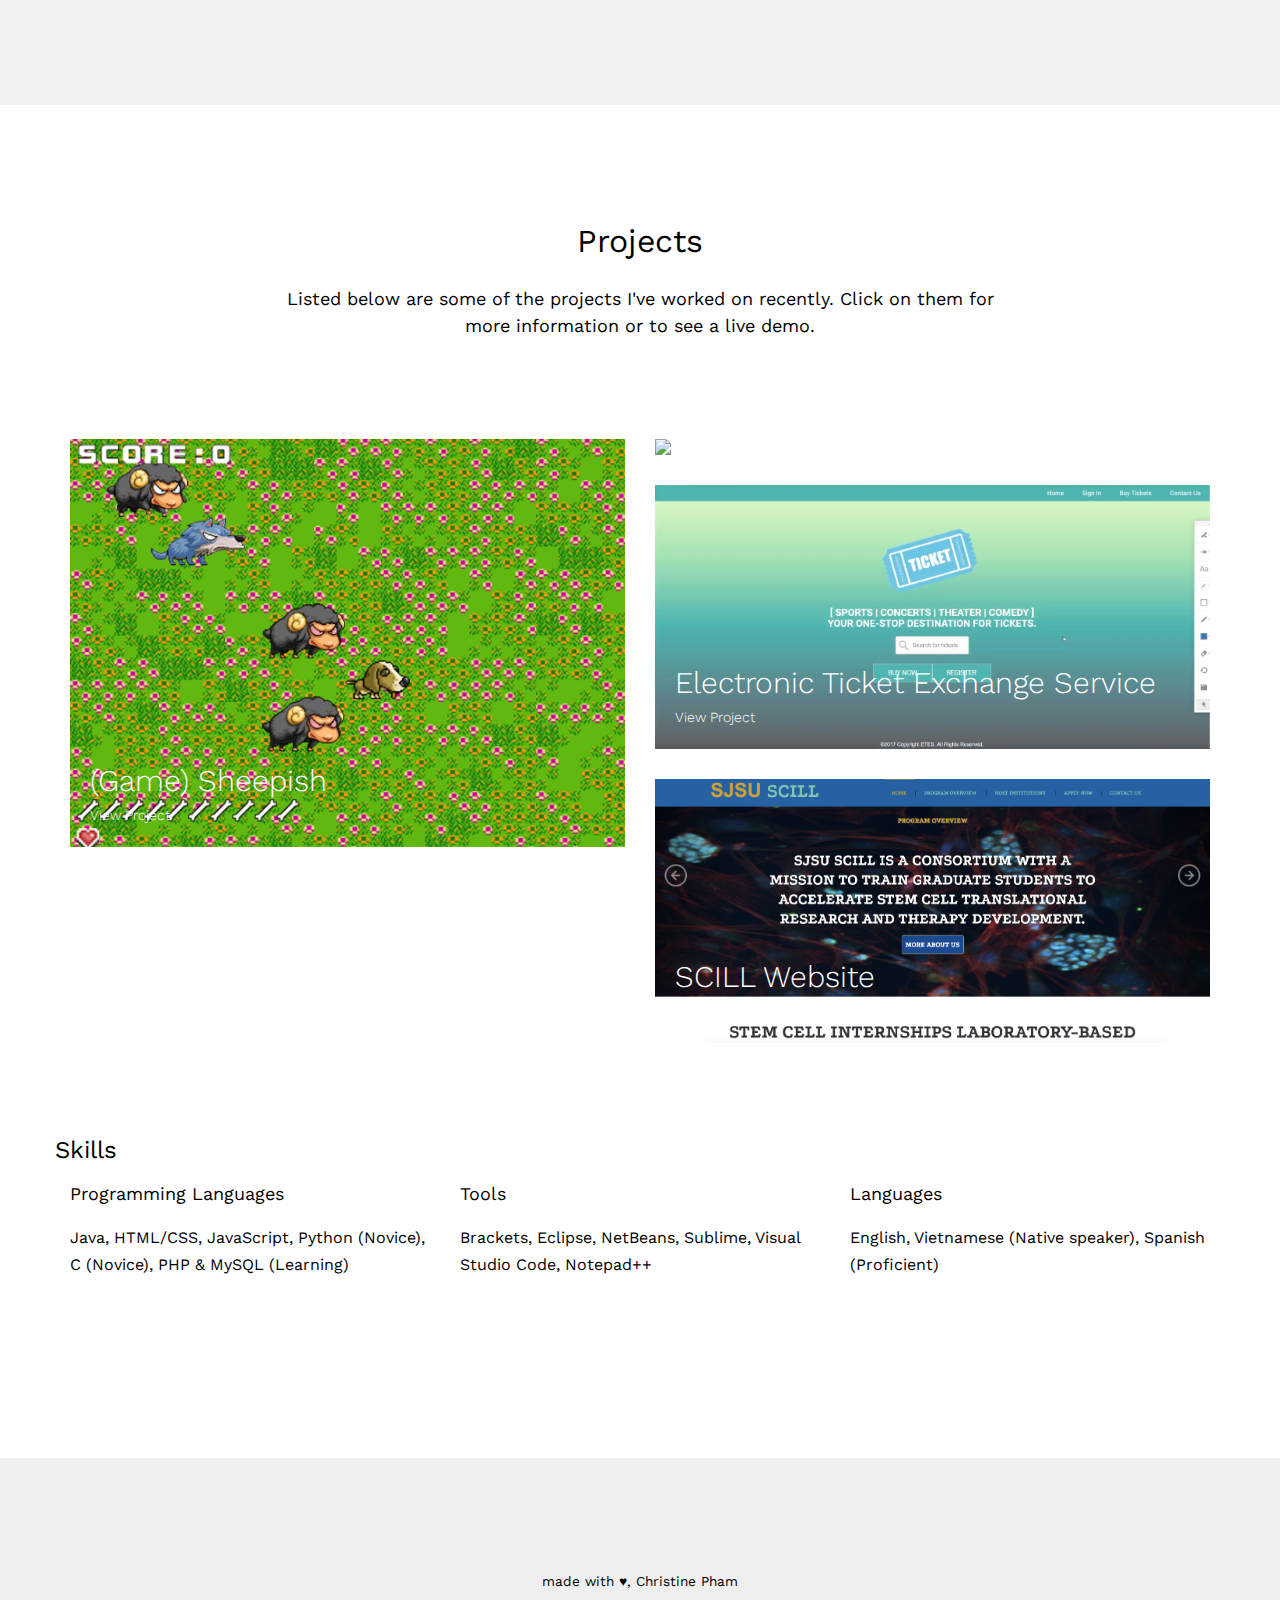
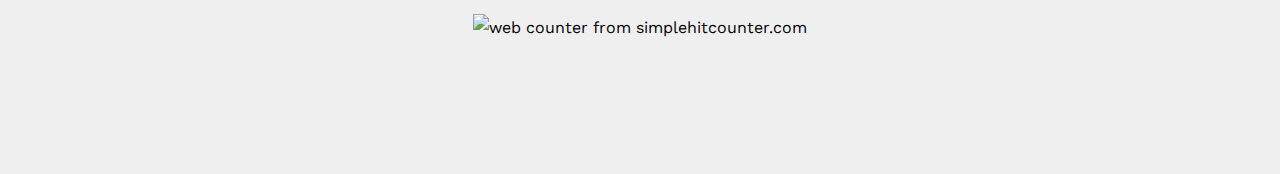
==== commit d61a5d27: "updates" ====
--- a/index.html
+++ b/index.html
@@ -5,10 +5,10 @@
 	<meta http-equiv="X-UA-Compatible" content="IE=edge">
 	<title>Christine Pham</title>
 	<meta name="viewport" content="width=device-width, initial-scale=1">
-	<meta name="description" content="Christine Pham is a 3rd year Computer Science student at San Jose State University. Some projects she's been involved in the past year include Spectra Hackathon (ideally a hackathon for women in the Bay Area) and SCILL Website Project, where hergroup remodeled the current website using HTML/CSS and Bootstrap." />
+	<meta name="description" content="Christine Pham is a Software Engineer currently looking for entry-level positions." />
 	<meta name="keywords" content="christine pham, portfolio, resume, chrpham" />
 	<meta name="author" content="Christine Pham" />
-        <link rel="shortcut icon" type="image/png" href="images/favicon.jpg"/>
+        <link rel="shortcut icon" type="image/png" href="images/favicon.png"/>
 
 
   	<!-- Facebook and Twitter integration -->
@@ -62,7 +62,7 @@
 					<div class="col-xs-12 text-right">
 						<ul class="fh5co-social">
                             <li><a href="https://www.linkedin.com/in/chrpham"><i class="icon-linkedin"></i></a></li>
-							<li><a href="https://twitter.com/chrpham"><i class="icon-twitter"></i></a></li>
+							<li><a href="mailto:christinespham@gmail.com"><i class="icon-mail2"></i></a></li>
 							<li><a href="https://github.com/chrpham/"><i class="icon-github"></i></a></li>
 						</ul>
 					</div>
@@ -80,7 +80,7 @@
 							<li class="active"><a href="index.html">Home</a></li>
 							<li><a href="#fh5co-explore">About Me</a></li>
 							<li><a href="#fh5co-project">Experience</a></li>
-							<li><a href="#fh5co-started">Contact</a></li>
+							<li><a href="#fh5co-started">Projects</a></li>
 						</ul>
 					</div>
 				</div>
@@ -171,11 +171,11 @@
 			<div class="row">
 				<div class="col-md-6 col-md-offset-3 text-center">
 					<h2>About Me</h2>
-					<p style="color: #000;">Hi! Nice to meet you. My name is Christine Pham. I am Computer Science graduate from SJSU. </p>
-                    <p style="color: #000;">I am looking for a job as an entry-level software engineer.</p>
+					<p>My name is Christine. I am Software Engineer based in Las Vegas, NV. </p>
+                    <p>I am looking for a job as an entry-level software engineer.</p>
 					
 					<ul class="fh5co-social-icons">
-						<li><a href="https://www.twitter.com/chrpham"><i class="icon-twitter"></i></a></li>
+						<li><a href="mailto:christinespham@gmail.com"><i class="icon-mail2"></i></a></li>
 						<li><a href="https://github.com/chrpham/"><i class="icon-github"></i></a></li>
 						<li><a href="https://www.linkedin.com/in/chrpham"><i class="icon-linkedin"></i></a></li>
 					</ul>
@@ -191,7 +191,7 @@
 
 					<div class="col-md-4 col-md-push-1  ">
 						<div>
-                            <p>I have graduated San Jose State University in Summer 2018 with a Bachelor of Science <b>Computer Science</b> degree.</p>
+                            <p>I graduated San Jose State University in Summer 2018 with a Bachelor of Science <b>Computer Science</b> degree.</p>
 							<ul class="list-nav">
                                 Relevant courses I've taken include:
 								<li><i class="icon-check2"></i>Object-Oriented Design</li>
@@ -276,27 +276,26 @@
 		</div>
 	</div>
        
-	<div class="fh5co-explore" >
+	<div id="fh5co-started" class="fh5co-explore" >
 		<div class="container" >
 			<div class="row">
-                 <br> <br> <br>
-				<div class="col-md-8 col-md-offset-2 text-center fh5co-heading">
-					<h2>Projects</h2>
-					<p>Listed below are some of the projects I've worked on recently. Click on them for more information or to see a live demo.</p>
+                 	<div class="col-md-8 col-md-offset-2 text-center fh5co-heading">
+					<h2 style="color:#000">Projects</h2>
+					<p style="color:#000">Listed below are some of the projects I've worked on recently. Click on them for more information or to see a live demo.</p>
 				</div>
 			</div>
 		</div>
 		<div class="container proj-bottom">
 			<div class="row">
-                <div class="col-md-5 col-sm-5 fh5co-project  " data-animate-effect="fadeIn">
+                <div class="col-md-6 col-sm-6 fh5co-project  " data-animate-effect="fadeIn">
 					<a href="https://github.com/chrpham/cs134/"><img src="images/sheepish.png" class="img-responsive">
-						<h3>Sheepish</h3>
+						<h3>(Game) Sheepish</h3>
 						<span>View Project</span>
 					</a>
                 </div>
-                <div class="col-md-7 col-sm-7 fh5co-project  " data-animate-effect="fadeIn">
-					<a href="https://github.com/chrpham/pokedex/"><img src="images/pokedex.png" class="img-responsive">
-						<h3>Pokedex</h3>
+                <div class="col-md-6 col-sm-6 fh5co-project  " data-animate-effect="fadeIn">
+					<a href="https://chrpham.itch.io/sdf"><img src="https://img.itch.zone/aW1nLzk2NTYwNi5wbmc=/original/XqFZfA.png" class="img-responsive">
+						<h3>(Game) Space Defence Force</h3>
 						<span>View Project</span>
 					</a>
 				</div>
@@ -337,6 +336,7 @@
 		</div>
 	</div>
         </div>
+		<!--
 	<div id="fh5co-started" style="background-image:url(images/melinda-gimpel-699316-unsplash.jpg);">
 		<div class="overlay"></div>
 		<div class="container">
@@ -356,22 +356,14 @@
 						Your message:
 						<textarea name="message" required></textarea>
 					</label><br>
-					<!-- your other form fields go here -->
+					
 					<button type="submit">Send</button>
 					</form><br>
 					
-					Available on any of the following social media accounts: 
-                    <p>
-						<ul class="fh5co-social-icons">
-							<li><a href="https://www.twitter.com/chrpham"><i class="icon-twitter"></i></a></li>
-							<li><a href="https://www.facebook.com/chrpham"><i class="icon-facebook"></i></a></li>
-							<li><a href="https://www.linkedin.com/in/chrpham"><i class="icon-linkedin"></i></a></li>
-						</ul>
-					</p>
-				</div>
-			</div>
-		</div>
-	</div>
+				</div>
+			</div>
+		</div>
+	</div>-->
 
 	<footer id="fh5co-footer" role="contentinfo">
 
--- a/css/style.css
+++ b/css/style.css
@@ -570,18 +570,11 @@
 .fh5co-bg-section {
   background: rgba(0, 0, 0, 0.05);
 }
+
 #fh5co-project
 {
     color: black;
-    	background: #A8E6CE; /* For browsers that do not support gradients */
-  /* For Safari 5.1 to 6.0 */
-  background: -webkit-linear-gradient(#A8E6CE,#DCEDC2,#FFD3B5,#FFAAA6,#FF8C94);
-  /* For Opera 11.1 to 12.0 */
-  background: -o-linear-gradient(#A8E6CE,#DCEDC2,#FFD3B5,#FFAAA6,#FF8C94);
-  /* For Fx 3.6 to 15 */
-  background: -moz-linear-gradient(#A8E6CE,#DCEDC2,#FFD3B5,#FFAAA6,#FF8C94);
-  /* Standard syntax */
-  background: linear-gradient(#A8E6CE,#DCEDC2,#FFD3B5,#FFAAA6,#FF8C94);
+    	background: rgba(0, 0, 0, 0.05); /* For browsers that do not support gradients */
     background-size: fill;
 }
 #fh5co-explore,
@@ -594,6 +587,8 @@
 #fh5co-footer {
   padding: 7em 0;
   clear: both;
+  color: black;
+
 }
 @media screen and (max-width: 768px) {
   #fh5co-explore,
@@ -1718,4 +1713,7 @@
   opacity: 0;
 }
 
+label {
+  color:white;
+}
 /*# sourceMappingURL=style.css.map */
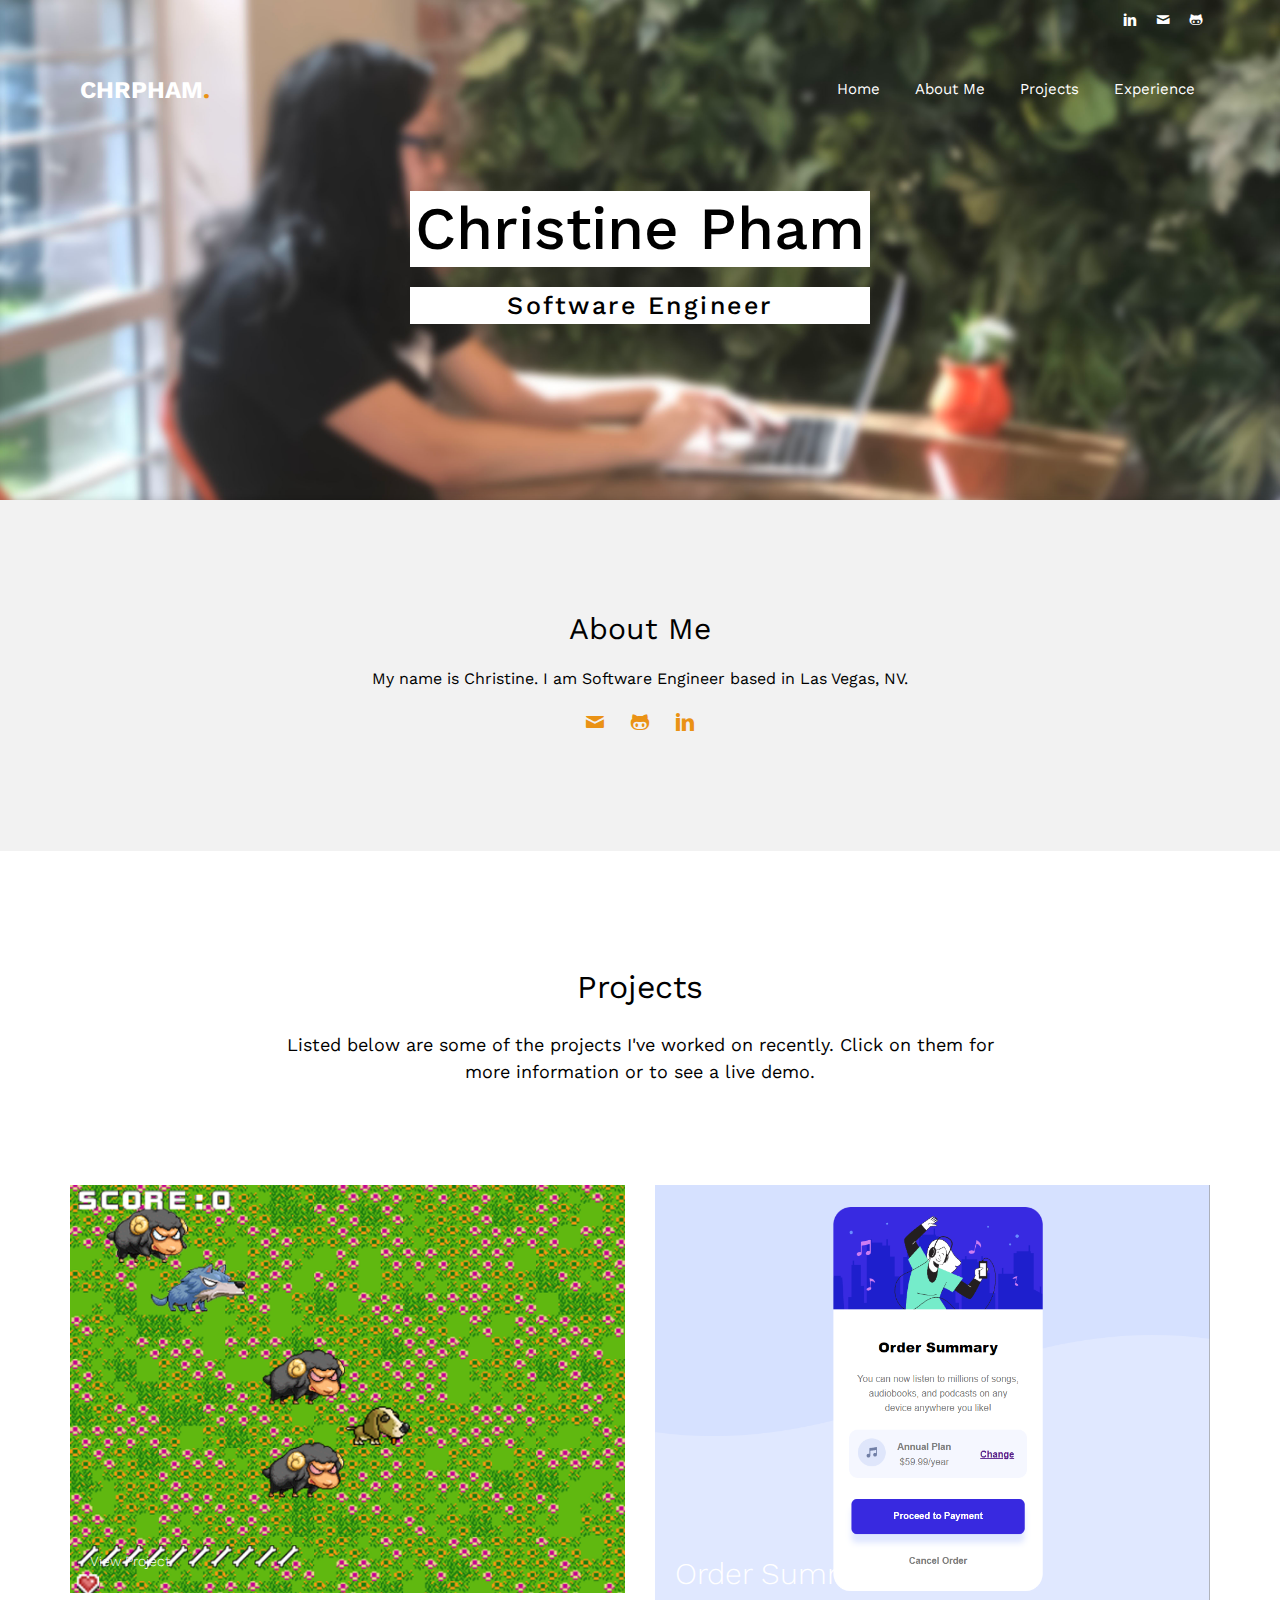
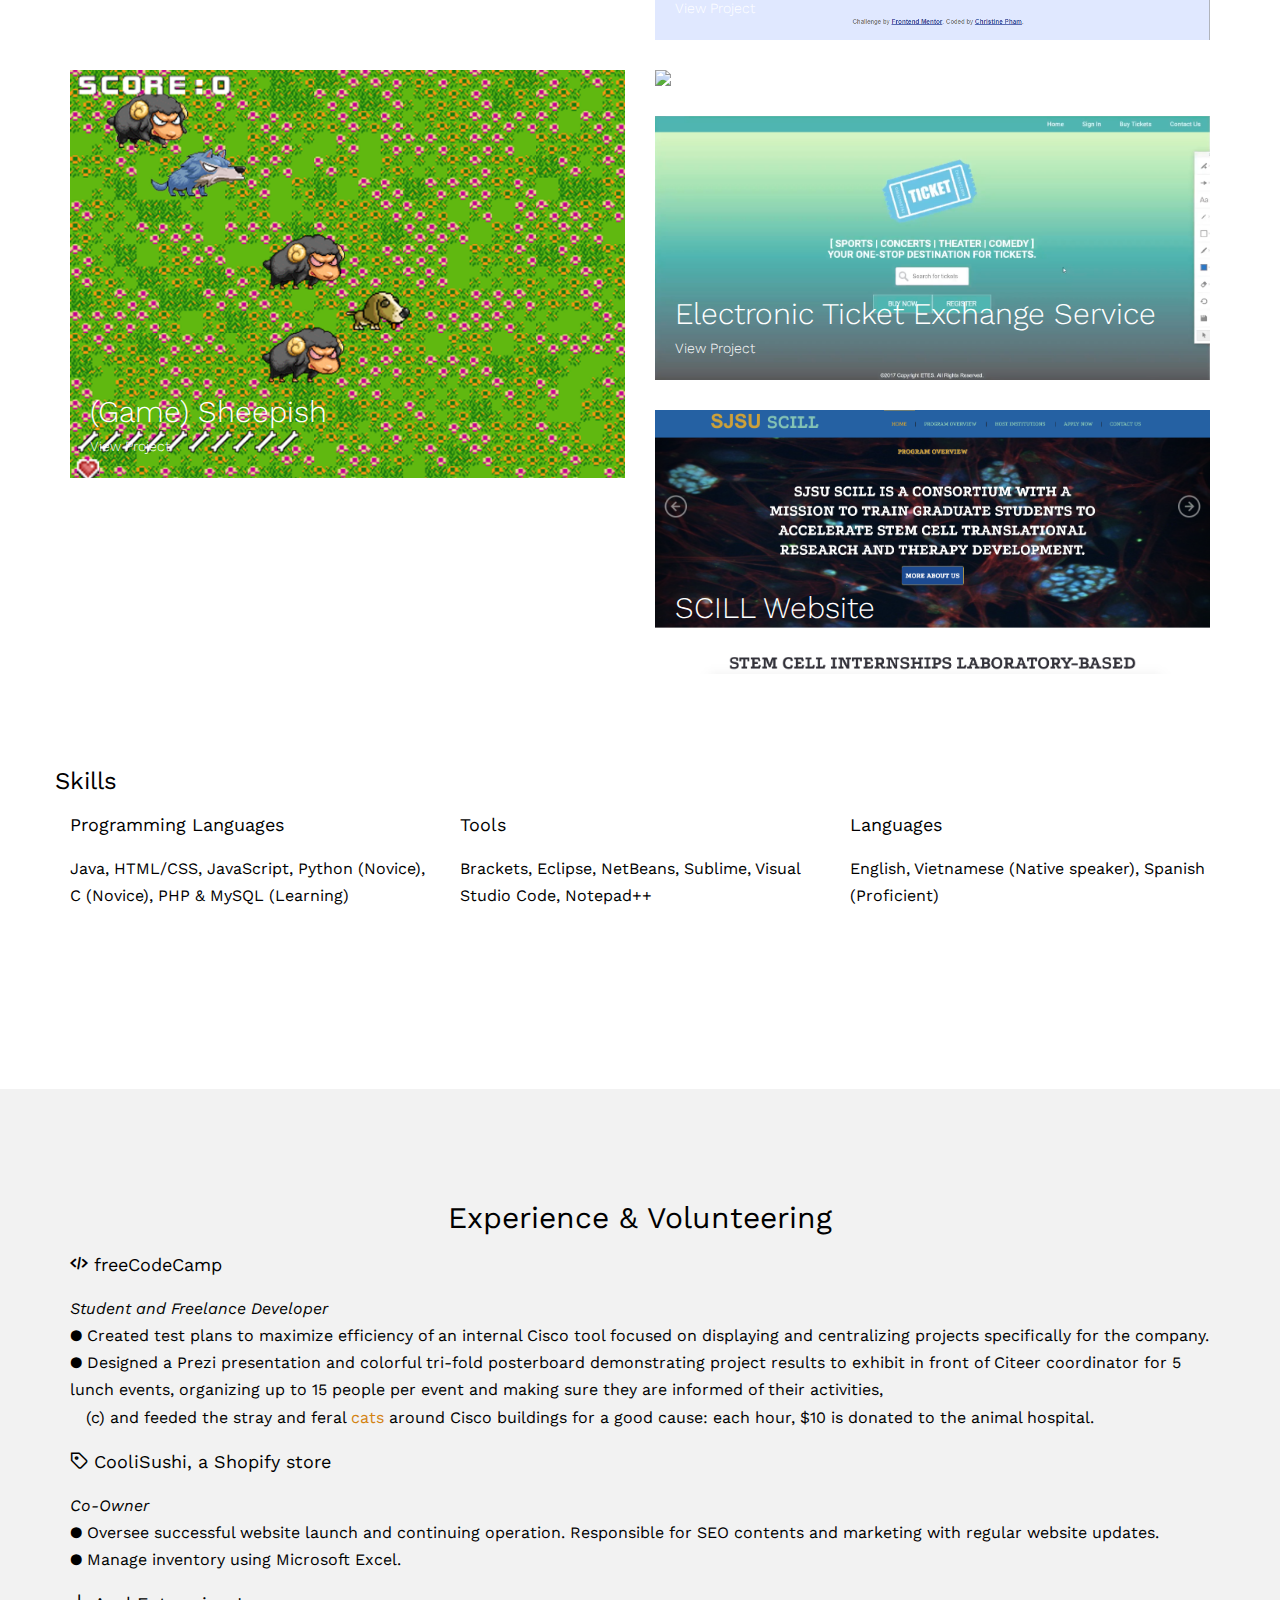
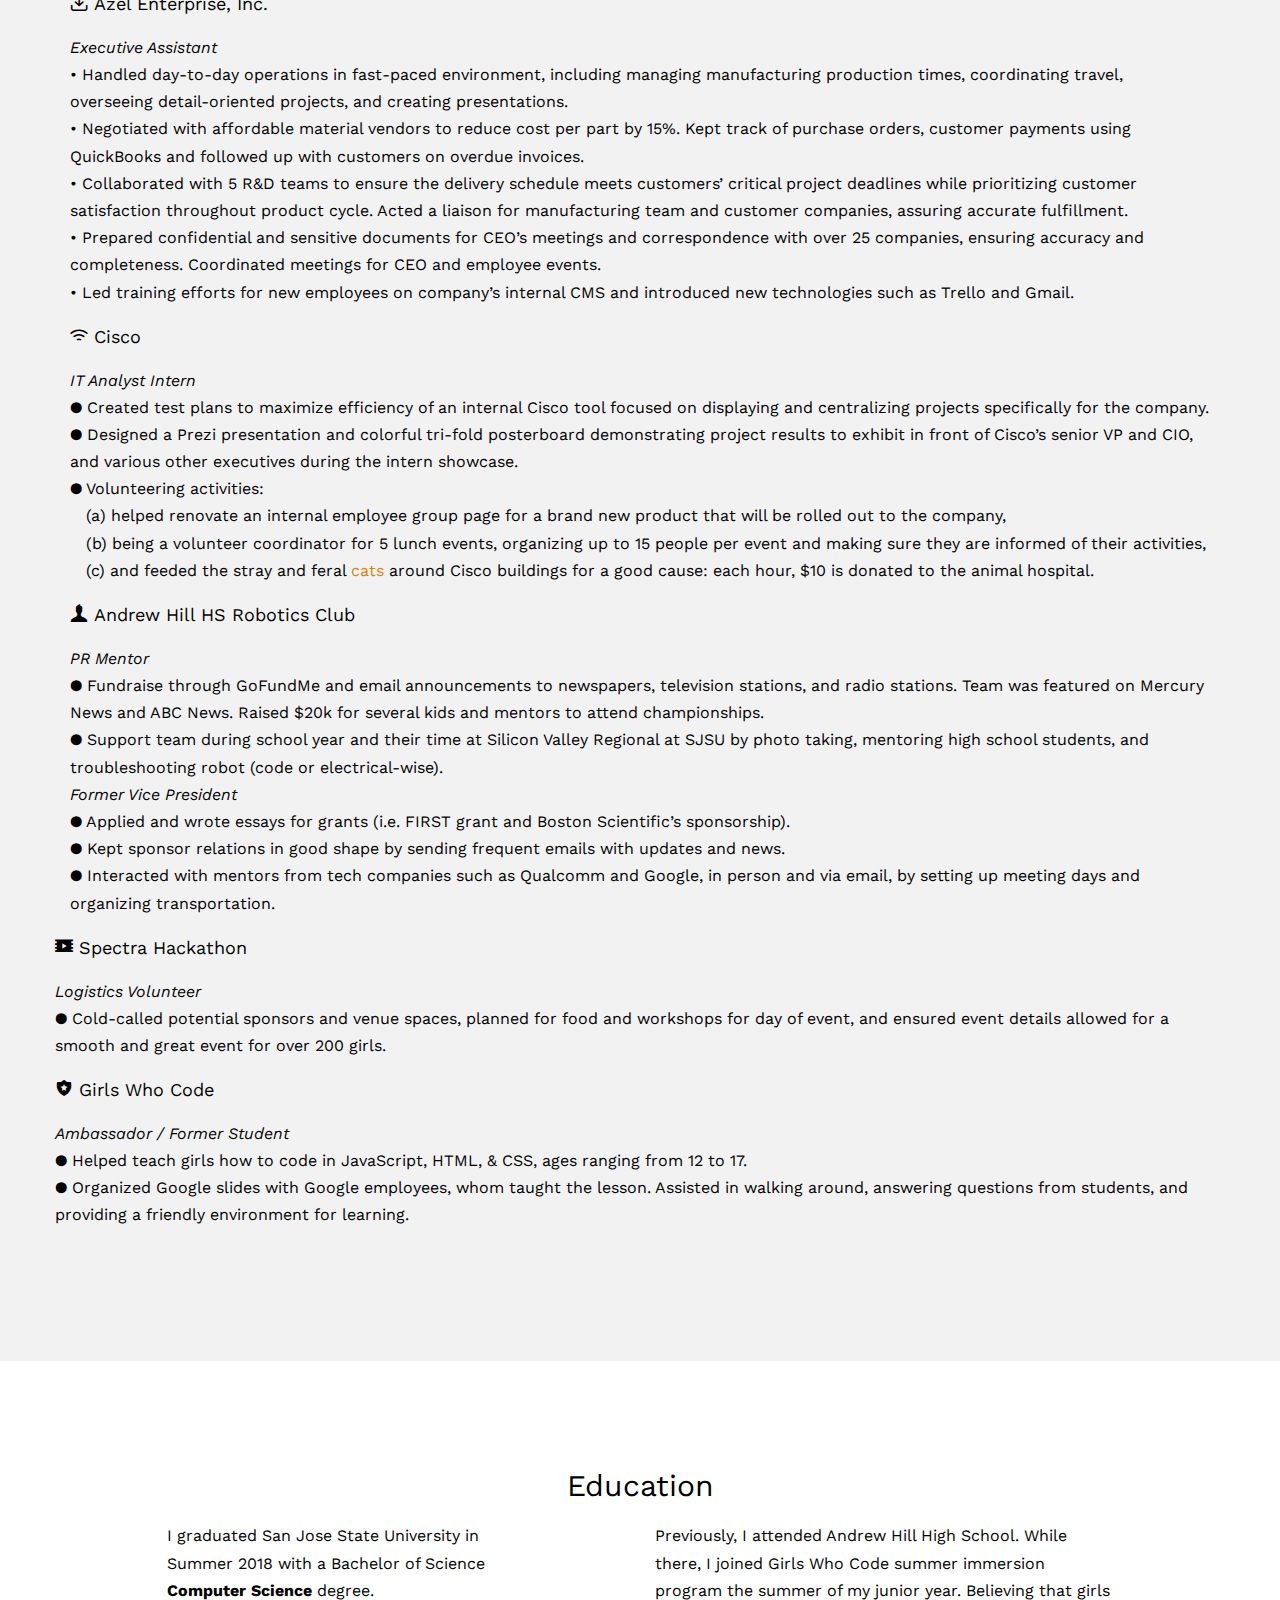
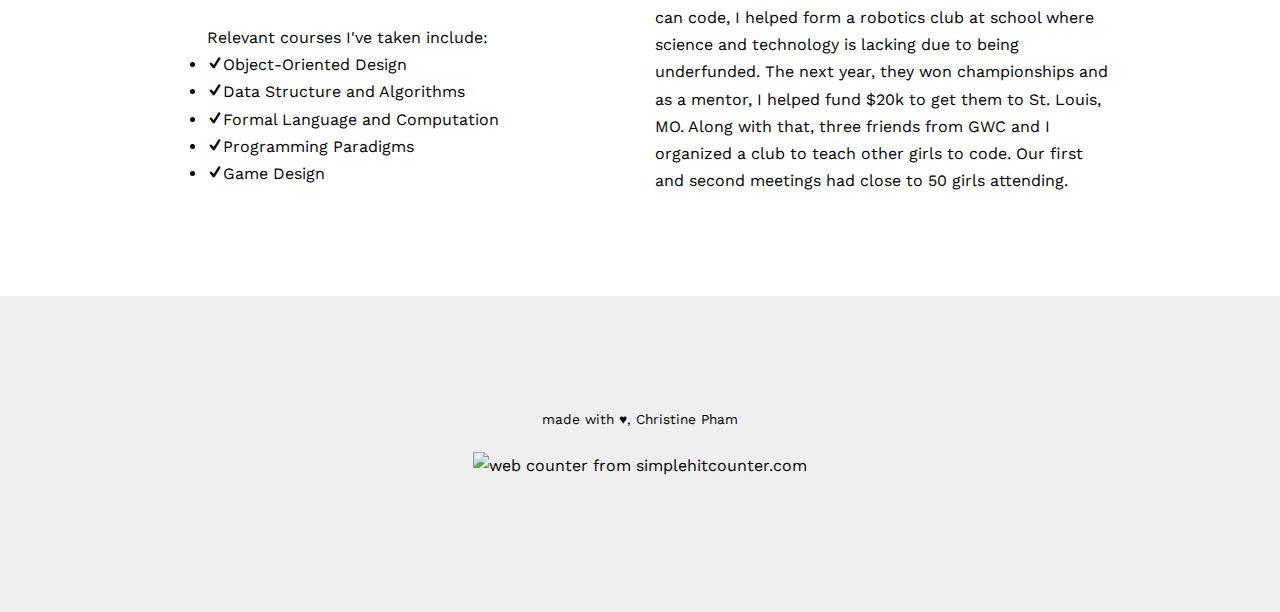
==== commit 9f1f7616: "added project" ====
--- a/index.html
+++ b/index.html
@@ -79,8 +79,8 @@
 						<ul>
 							<li class="active"><a href="index.html">Home</a></li>
 							<li><a href="#fh5co-explore">About Me</a></li>
-							<li><a href="#fh5co-project">Experience</a></li>
-							<li><a href="#fh5co-started">Projects</a></li>
+							<li><a href="#fh5co-project">Projects</a></li>
+							<li><a href="#fh5co-started">Experience</a></li>
 						</ul>
 					</div>
 				</div>
@@ -95,9 +95,7 @@
 			<div class="row">
 			<h1>Christine Pham</h1>
 			<h2>Software Engineer</h2></div></div>
-		<div class="bio-photo text-center">
-			
-		</div>
+		
 	</div>
 <!-- 
 	<div id="fh5co-counter" class="fh5co-counters">
@@ -172,7 +170,7 @@
 				<div class="col-md-6 col-md-offset-3 text-center">
 					<h2>About Me</h2>
 					<p>My name is Christine. I am Software Engineer based in Las Vegas, NV. </p>
-                    <p>I am looking for a job as an entry-level software engineer.</p>
+                    <p></p>
 					
 					<ul class="fh5co-social-icons">
 						<li><a href="mailto:christinespham@gmail.com"><i class="icon-mail2"></i></a></li>
@@ -184,98 +182,6 @@
 		</div>		
 		</div>
 
-		<div class="fh5co-explore"  class="fh5co-bg-section" >
-			<div class="container">
-				<div class="row "> <br><br><br><br>
-                   <div class="col-md-6 col-md-offset-3 text-center">	<h2>Education</h2> </div>
-
-					<div class="col-md-4 col-md-push-1  ">
-						<div>
-                            <p>I graduated San Jose State University in Summer 2018 with a Bachelor of Science <b>Computer Science</b> degree.</p>
-							<ul class="list-nav">
-                                Relevant courses I've taken include:
-								<li><i class="icon-check2"></i>Object-Oriented Design</li>
-								<li><i class="icon-check2"></i>Data Structure and Algorithms</li>
-								<li><i class="icon-check2"></i>Formal Language and Computation</li>
-                                <li><i class="icon-check2"></i>Programming Paradigms</li>
-								<li><i class="icon-check2"></i>Game Design</li>
-							</ul>
-						</div>
-					</div>
-                    <div class="col-md-5 col-md-push-2  ">
-                            <p>Previously, I attended Andrew Hill High School. While there, I joined Girls Who Code summer immersion program the summer of my junior year. Believing that girls can code, I helped form a robotics club at school where science and technology is lacking due to being underfunded. The next year, they won championships and as a mentor, I helped fund $20k to get them to St. Louis, MO. Along with that, three friends from GWC and I organized a club to teach other girls to code. Our first and second meetings had close to 50 girls attending.</p>
-					</div>
-				</div><br><br><br>
-			</div>
-		</div>
-        </div>
-<div id="fh5co-project"> <!-- style="background-image: url(images/andrew-small-127196-unsplash.jpg); background-attachment: fixed;
-    background-position: center;
-    background-repeat: no-repeat;
-    background-size: cover;" -->
-		<div class="fh5co-explore" >
-			<div class="container">
-				<div class="row">
-					<div class="col-md-12">
-							<div class="text-center">
-                                <h2>Experience & Volunteering</h2></div>
-								
-							<h4><i class="icon-code"></i> freeCodeCamp</h4>
-								<p><i>Student and Freelance Developer</i><br />
-								●	Created test plans to maximize efficiency of an internal Cisco tool focused on displaying and centralizing projects specifically for the company. <br />
-								●	Designed a Prezi presentation and colorful tri-fold posterboard demonstrating project results to exhibit in front of Citeer coordinator for 5 lunch events, organizing up to 15 people per event and making sure they are informed of their activities, <br />&emsp;(c) and feeded the stray and feral <a href="https://blogs.cisco.com/lifeatcisco/catclub">cats</a> around Cisco buildings for a good cause: each hour, $10 is donated to the animal hospital.<br />
-								
-							<h4><i class="icon-tag"></i> CooliSushi, a Shopify store</h4>
-								<p><i>Co-Owner</i><br />
-								●	Oversee successful website launch and continuing operation. Responsible for SEO contents and marketing with regular website updates. <br />
-								●	Manage inventory using Microsoft Excel. <br />
-								
-							<h4><i class="icon-inbox"></i> Azel Enterprise, Inc.</h4>
-								<p><i>Executive Assistant</i><br />
-									•	Handled day-to-day operations in fast-paced environment, including managing manufacturing production times, coordinating travel, overseeing detail-oriented projects, and creating presentations. <br />
-									•	Negotiated with affordable material vendors to reduce cost per part by 15%. Kept track of purchase orders, customer payments using QuickBooks and followed up with customers on overdue invoices. <br />
-									•	Collaborated with 5 R&D teams to ensure the delivery schedule meets customers’ critical project deadlines while prioritizing customer satisfaction throughout product cycle. Acted a liaison for manufacturing team and customer companies, assuring accurate fulfillment.  <br />
-									•	Prepared confidential and sensitive documents for CEO’s meetings and correspondence with over 25 companies, ensuring accuracy and completeness. Coordinated meetings for CEO and employee events. <br />
-									•	Led training efforts for new employees on company’s internal CMS and introduced new technologies such as Trello and Gmail. <br />
-								
-								<!--hover IMAGE <div class="hover_img"> <a href="">Guillermo Diaz Jr.<span><img src="images/IMG_3518.JPG" alt="Guillermo Diaz Jr." height="200" /></span></a>-->
-                            <h4><i class="icon-signal"></i> Cisco</h4>
-                            <p><i>IT Analyst Intern</i><br />
-                            ●	Created test plans to maximize efficiency of an internal Cisco tool focused on displaying and centralizing projects specifically for the company. <br />
-                            ●	Designed a Prezi presentation and colorful tri-fold posterboard demonstrating project results to exhibit in front of Cisco’s senior VP and CIO, and various other executives during the intern showcase. <br>
-                            ●	Volunteering activities: <br> &emsp;(a) helped renovate an internal employee group page for a brand new product that will be rolled out to the company, <br />&emsp;(b) being a volunteer coordinator for 5 lunch events, organizing up to 15 people per event and making sure they are informed of their activities, <br />&emsp;(c) and feeded the stray and feral <a href="https://blogs.cisco.com/lifeatcisco/catclub">cats</a> around Cisco buildings for a good cause: each hour, $10 is donated to the animal hospital.<br />
-							
-							<h4><i class="icon-user"></i> Andrew Hill HS Robotics Club</h4>
-								<p><i>PR Mentor</i><br />
-                            ●	Fundraise through GoFundMe and email announcements to newspapers, television stations, and radio stations. Team was featured on Mercury News and ABC News. Raised $20k for several kids and mentors to attend championships. <br />
-                            ●	Support team during school year and their time at Silicon Valley Regional at SJSU by photo taking, mentoring high school students, and troubleshooting robot (code or electrical-wise).<br />
-                            <i>Former Vice President</i><br />
-                            ●	Applied and wrote essays for grants (i.e. FIRST grant and Boston Scientific’s sponsorship).<br />
-                            ●	Kept sponsor relations in good shape by sending frequent emails with updates and news.<br />
-                            ●	Interacted with mentors from tech companies such as Qualcomm and Google, in person and via email, by setting up meeting days and organizing transportation. </p>
-							</div>
-							<div>
-							
-								<h4><i class="icon-video2"></i> Spectra Hackathon</h4>
-								<p><i>Logistics Volunteer</i><br />
-                            ●	Cold-called potential sponsors and venue spaces, planned for food and workshops for day of event, and ensured event details allowed for a smooth and great event for over 200 girls.
-                            </p>
-							</div>
-							<div>
-							
-								<h4><i class="icon-shield"></i> Girls Who Code</h4>
-								<p><i>Ambassador / Former Student</i><br />
-                            ●	Helped teach girls how to code in JavaScript, HTML, & CSS, ages ranging from 12 to 17.<br />
-                            ●	Organized Google slides with Google employees, whom taught the lesson. Assisted in walking around, answering questions from students, and providing a friendly environment for learning.
-                             </p>
-							</div>
-						</div>
-					</div>
-				</div>
-			</div>
-		</div>
-	</div>
-       
 	<div id="fh5co-started" class="fh5co-explore" >
 		<div class="container" >
 			<div class="row">
@@ -287,6 +193,18 @@
 		</div>
 		<div class="container proj-bottom">
 			<div class="row">
+				<div class="col-md-6 col-sm-6 fh5co-project  " data-animate-effect="fadeIn">
+					<a href="/projects/"><img src="images/sheepish.png" class="img-responsive">
+						<h3></h3>
+						<span>View Project</span>
+					</a>
+                </div>
+                <div class="col-md-6 col-sm-6 fh5co-project  " data-animate-effect="fadeIn">
+					<a href="/order-summary-component/"><img src="/images/order-summary-component.png" class="img-responsive">
+						<h3>Order Summary</h3>
+						<span>View Project</span>
+					</a>
+				</div>
                 <div class="col-md-6 col-sm-6 fh5co-project  " data-animate-effect="fadeIn">
 					<a href="https://github.com/chrpham/cs134/"><img src="images/sheepish.png" class="img-responsive">
 						<h3>(Game) Sheepish</h3>
@@ -336,6 +254,100 @@
 		</div>
 	</div>
         </div>
+
+		<div id="fh5co-project"> <!-- style="background-image: url(images/andrew-small-127196-unsplash.jpg); background-attachment: fixed;
+			background-position: center;
+			background-repeat: no-repeat;
+			background-size: cover;" -->
+				<div class="fh5co-explore" >
+					<div class="container">
+						<div class="row">
+							<div class="col-md-12">
+									<div class="text-center">
+										<h2>Experience & Volunteering</h2></div>
+										
+									<h4><i class="icon-code"></i> freeCodeCamp</h4>
+										<p><i>Student and Freelance Developer</i><br />
+										●	Created test plans to maximize efficiency of an internal Cisco tool focused on displaying and centralizing projects specifically for the company. <br />
+										●	Designed a Prezi presentation and colorful tri-fold posterboard demonstrating project results to exhibit in front of Citeer coordinator for 5 lunch events, organizing up to 15 people per event and making sure they are informed of their activities, <br />&emsp;(c) and feeded the stray and feral <a href="https://blogs.cisco.com/lifeatcisco/catclub">cats</a> around Cisco buildings for a good cause: each hour, $10 is donated to the animal hospital.<br />
+										
+									<h4><i class="icon-tag"></i> CooliSushi, a Shopify store</h4>
+										<p><i>Co-Owner</i><br />
+										●	Oversee successful website launch and continuing operation. Responsible for SEO contents and marketing with regular website updates. <br />
+										●	Manage inventory using Microsoft Excel. <br />
+										
+									<h4><i class="icon-inbox"></i> Azel Enterprise, Inc.</h4>
+										<p><i>Executive Assistant</i><br />
+											•	Handled day-to-day operations in fast-paced environment, including managing manufacturing production times, coordinating travel, overseeing detail-oriented projects, and creating presentations. <br />
+											•	Negotiated with affordable material vendors to reduce cost per part by 15%. Kept track of purchase orders, customer payments using QuickBooks and followed up with customers on overdue invoices. <br />
+											•	Collaborated with 5 R&D teams to ensure the delivery schedule meets customers’ critical project deadlines while prioritizing customer satisfaction throughout product cycle. Acted a liaison for manufacturing team and customer companies, assuring accurate fulfillment.  <br />
+											•	Prepared confidential and sensitive documents for CEO’s meetings and correspondence with over 25 companies, ensuring accuracy and completeness. Coordinated meetings for CEO and employee events. <br />
+											•	Led training efforts for new employees on company’s internal CMS and introduced new technologies such as Trello and Gmail. <br />
+										
+										<!--hover IMAGE <div class="hover_img"> <a href="">Guillermo Diaz Jr.<span><img src="images/IMG_3518.JPG" alt="Guillermo Diaz Jr." height="200" /></span></a>-->
+									<h4><i class="icon-signal"></i> Cisco</h4>
+									<p><i>IT Analyst Intern</i><br />
+									●	Created test plans to maximize efficiency of an internal Cisco tool focused on displaying and centralizing projects specifically for the company. <br />
+									●	Designed a Prezi presentation and colorful tri-fold posterboard demonstrating project results to exhibit in front of Cisco’s senior VP and CIO, and various other executives during the intern showcase. <br>
+									●	Volunteering activities: <br> &emsp;(a) helped renovate an internal employee group page for a brand new product that will be rolled out to the company, <br />&emsp;(b) being a volunteer coordinator for 5 lunch events, organizing up to 15 people per event and making sure they are informed of their activities, <br />&emsp;(c) and feeded the stray and feral <a href="https://blogs.cisco.com/lifeatcisco/catclub">cats</a> around Cisco buildings for a good cause: each hour, $10 is donated to the animal hospital.<br />
+									
+									<h4><i class="icon-user"></i> Andrew Hill HS Robotics Club</h4>
+										<p><i>PR Mentor</i><br />
+									●	Fundraise through GoFundMe and email announcements to newspapers, television stations, and radio stations. Team was featured on Mercury News and ABC News. Raised $20k for several kids and mentors to attend championships. <br />
+									●	Support team during school year and their time at Silicon Valley Regional at SJSU by photo taking, mentoring high school students, and troubleshooting robot (code or electrical-wise).<br />
+									<i>Former Vice President</i><br />
+									●	Applied and wrote essays for grants (i.e. FIRST grant and Boston Scientific’s sponsorship).<br />
+									●	Kept sponsor relations in good shape by sending frequent emails with updates and news.<br />
+									●	Interacted with mentors from tech companies such as Qualcomm and Google, in person and via email, by setting up meeting days and organizing transportation. </p>
+									</div>
+									<div>
+									
+										<h4><i class="icon-video2"></i> Spectra Hackathon</h4>
+										<p><i>Logistics Volunteer</i><br />
+									●	Cold-called potential sponsors and venue spaces, planned for food and workshops for day of event, and ensured event details allowed for a smooth and great event for over 200 girls.
+									</p>
+									</div>
+									<div>
+									
+										<h4><i class="icon-shield"></i> Girls Who Code</h4>
+										<p><i>Ambassador / Former Student</i><br />
+									●	Helped teach girls how to code in JavaScript, HTML, & CSS, ages ranging from 12 to 17.<br />
+									●	Organized Google slides with Google employees, whom taught the lesson. Assisted in walking around, answering questions from students, and providing a friendly environment for learning.
+									 </p>
+									</div>
+								</div>
+							</div>
+						</div>
+					</div>
+				</div>
+			</div>
+			   
+			<div class="fh5co-explore"  class="fh5co-bg-section" >
+				<div class="container">
+					<div class="row "> <br><br><br><br>
+					   <div class="col-md-6 col-md-offset-3 text-center">	<h2>Education</h2> </div>
+	
+						<div class="col-md-4 col-md-push-1  ">
+							<div>
+								<p>I graduated San Jose State University in Summer 2018 with a Bachelor of Science <b>Computer Science</b> degree.</p>
+								<ul class="list-nav">
+									Relevant courses I've taken include:
+									<li><i class="icon-check2"></i>Object-Oriented Design</li>
+									<li><i class="icon-check2"></i>Data Structure and Algorithms</li>
+									<li><i class="icon-check2"></i>Formal Language and Computation</li>
+									<li><i class="icon-check2"></i>Programming Paradigms</li>
+									<li><i class="icon-check2"></i>Game Design</li>
+								</ul>
+							</div>
+						</div>
+						<div class="col-md-5 col-md-push-2  ">
+								<p>Previously, I attended Andrew Hill High School. While there, I joined Girls Who Code summer immersion program the summer of my junior year. Believing that girls can code, I helped form a robotics club at school where science and technology is lacking due to being underfunded. The next year, they won championships and as a mentor, I helped fund $20k to get them to St. Louis, MO. Along with that, three friends from GWC and I organized a club to teach other girls to code. Our first and second meetings had close to 50 girls attending.</p>
+						</div>
+					</div><br><br><br>
+				</div>
+			</div>
+			</div>
+	
 		<!--
 	<div id="fh5co-started" style="background-image:url(images/melinda-gimpel-699316-unsplash.jpg);">
 		<div class="overlay"></div>
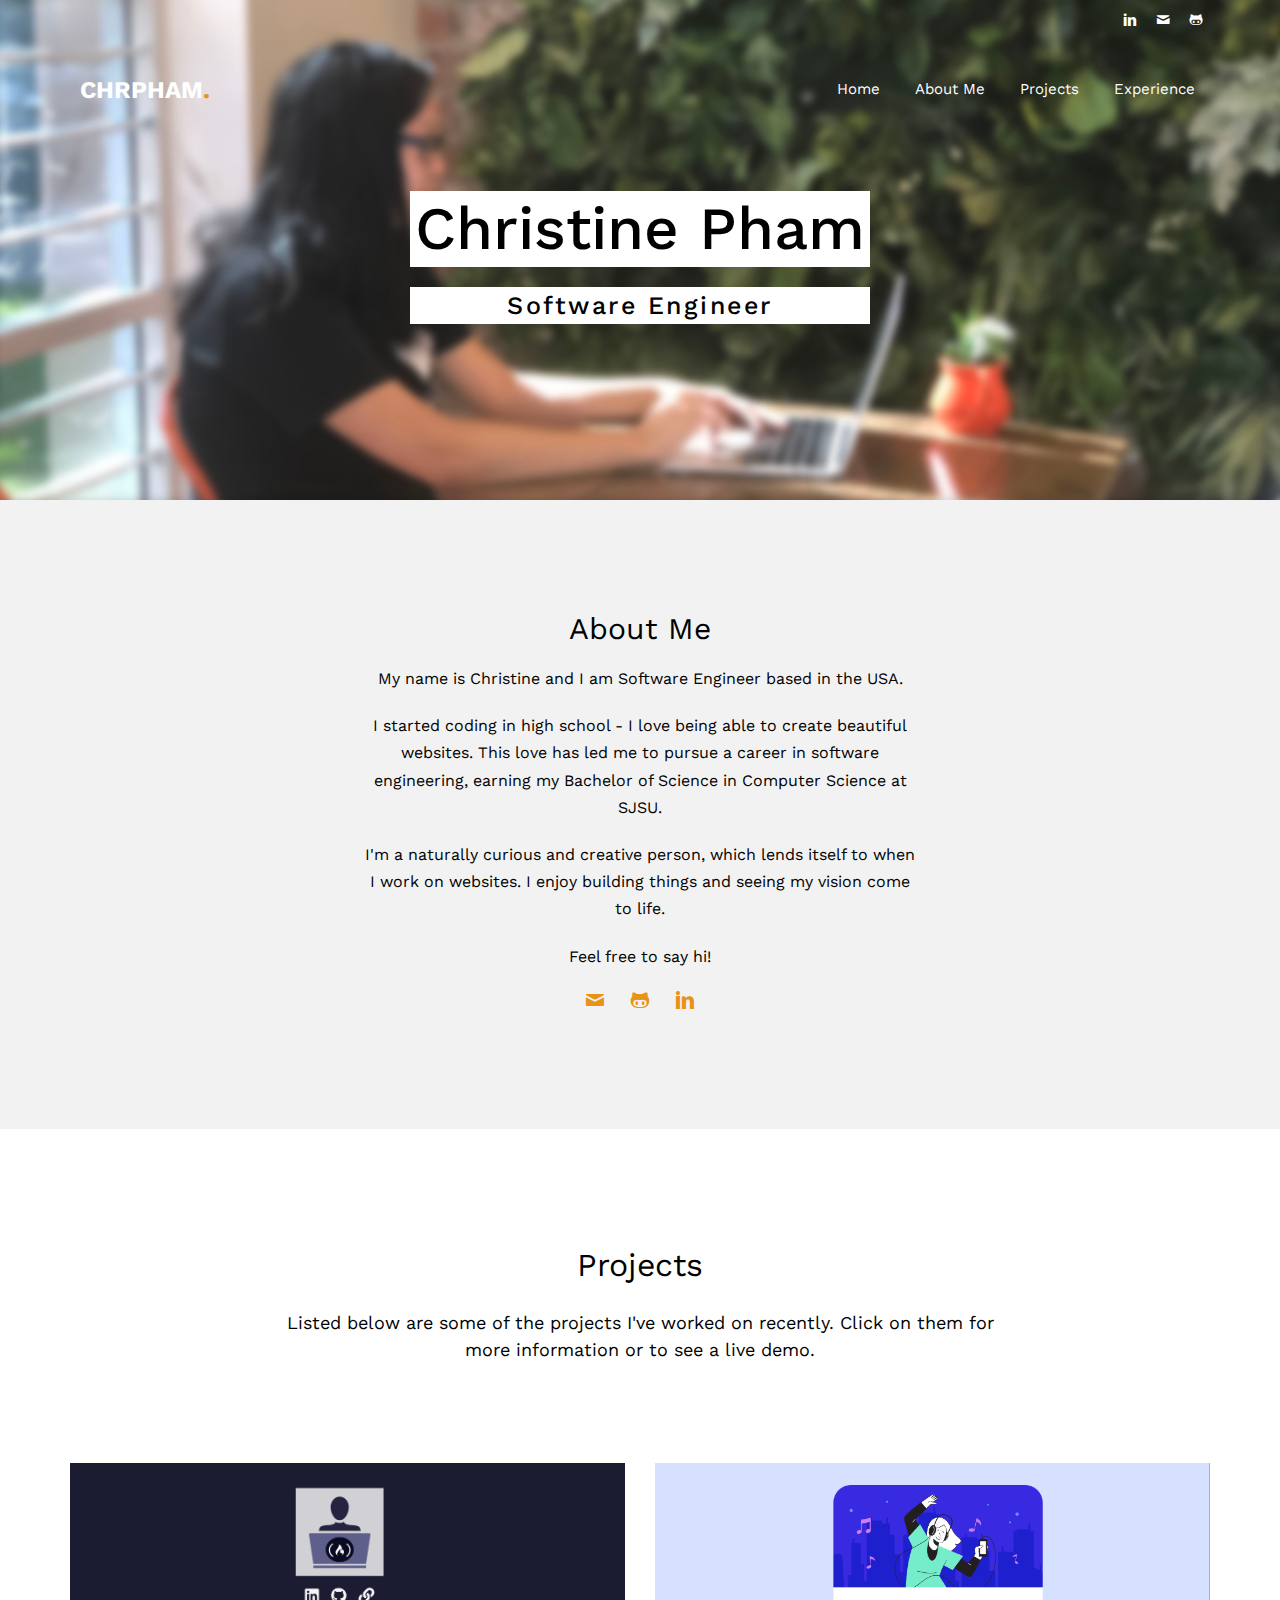
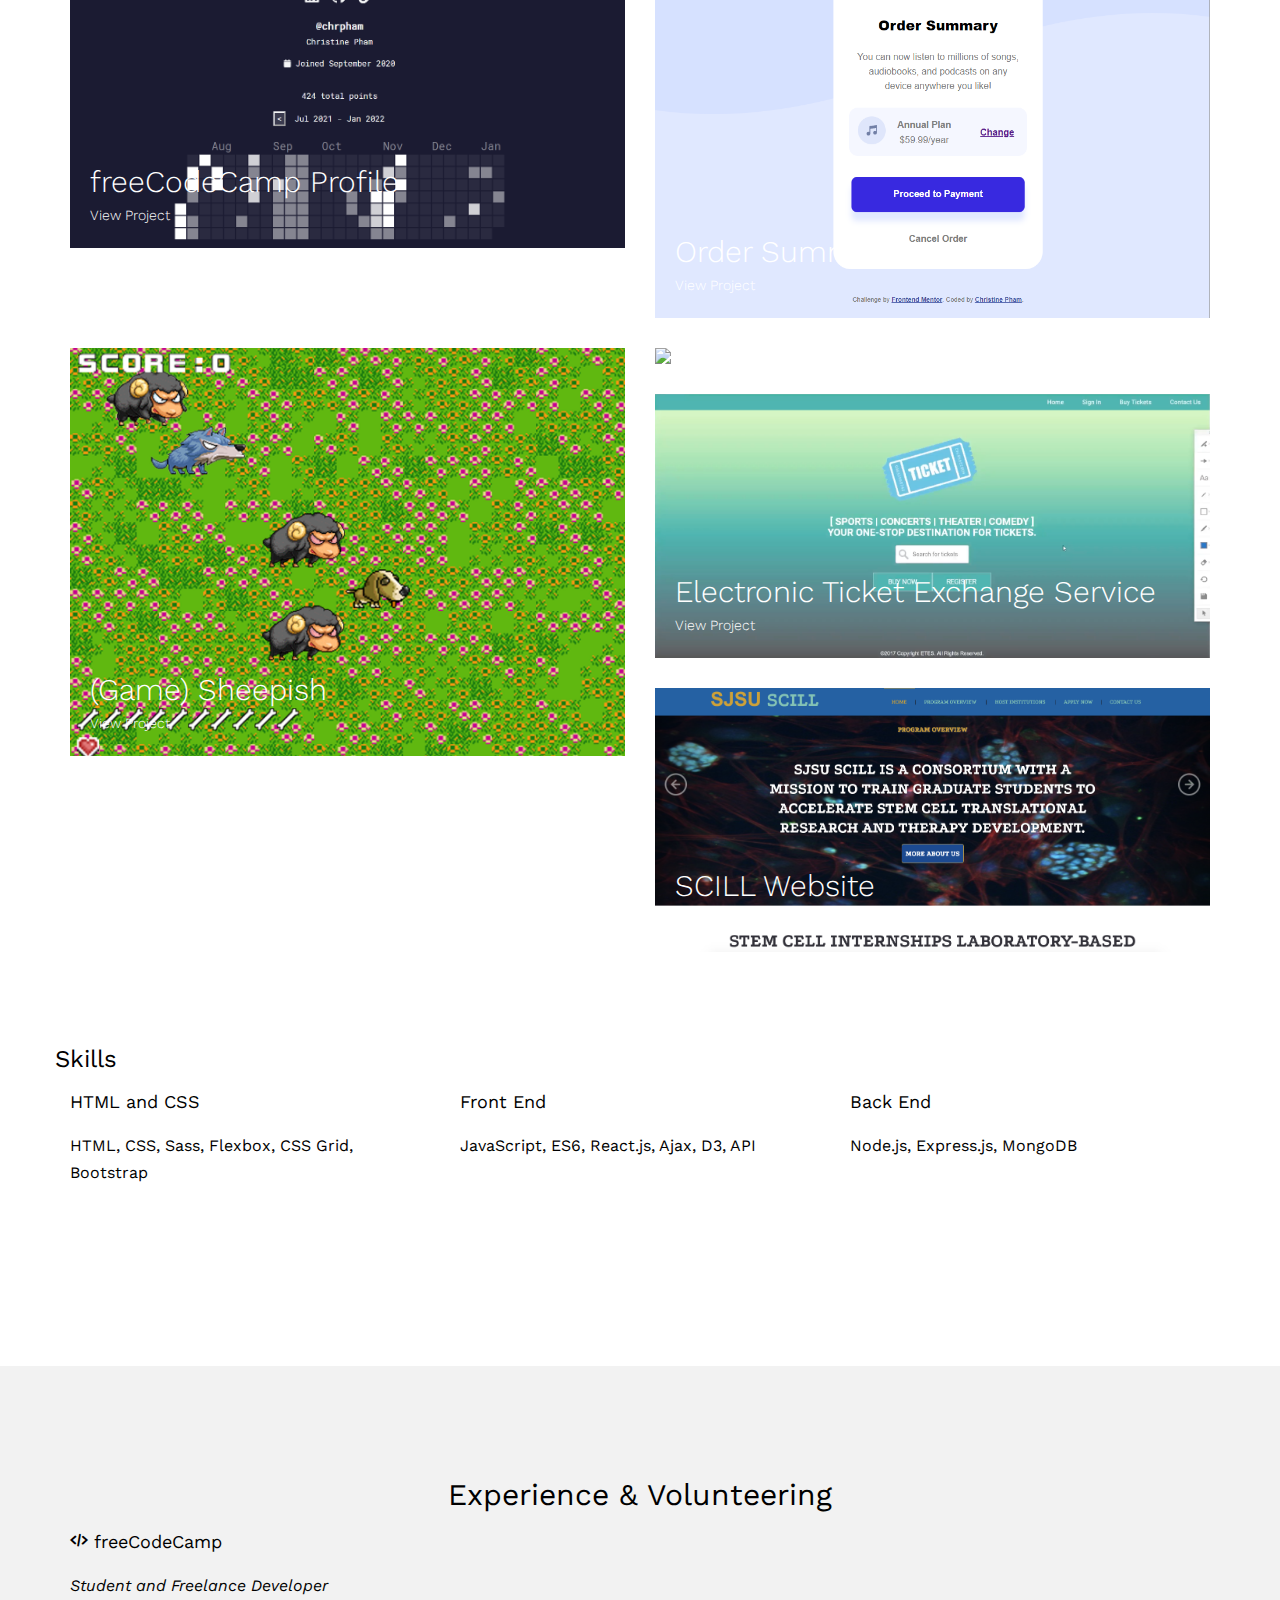
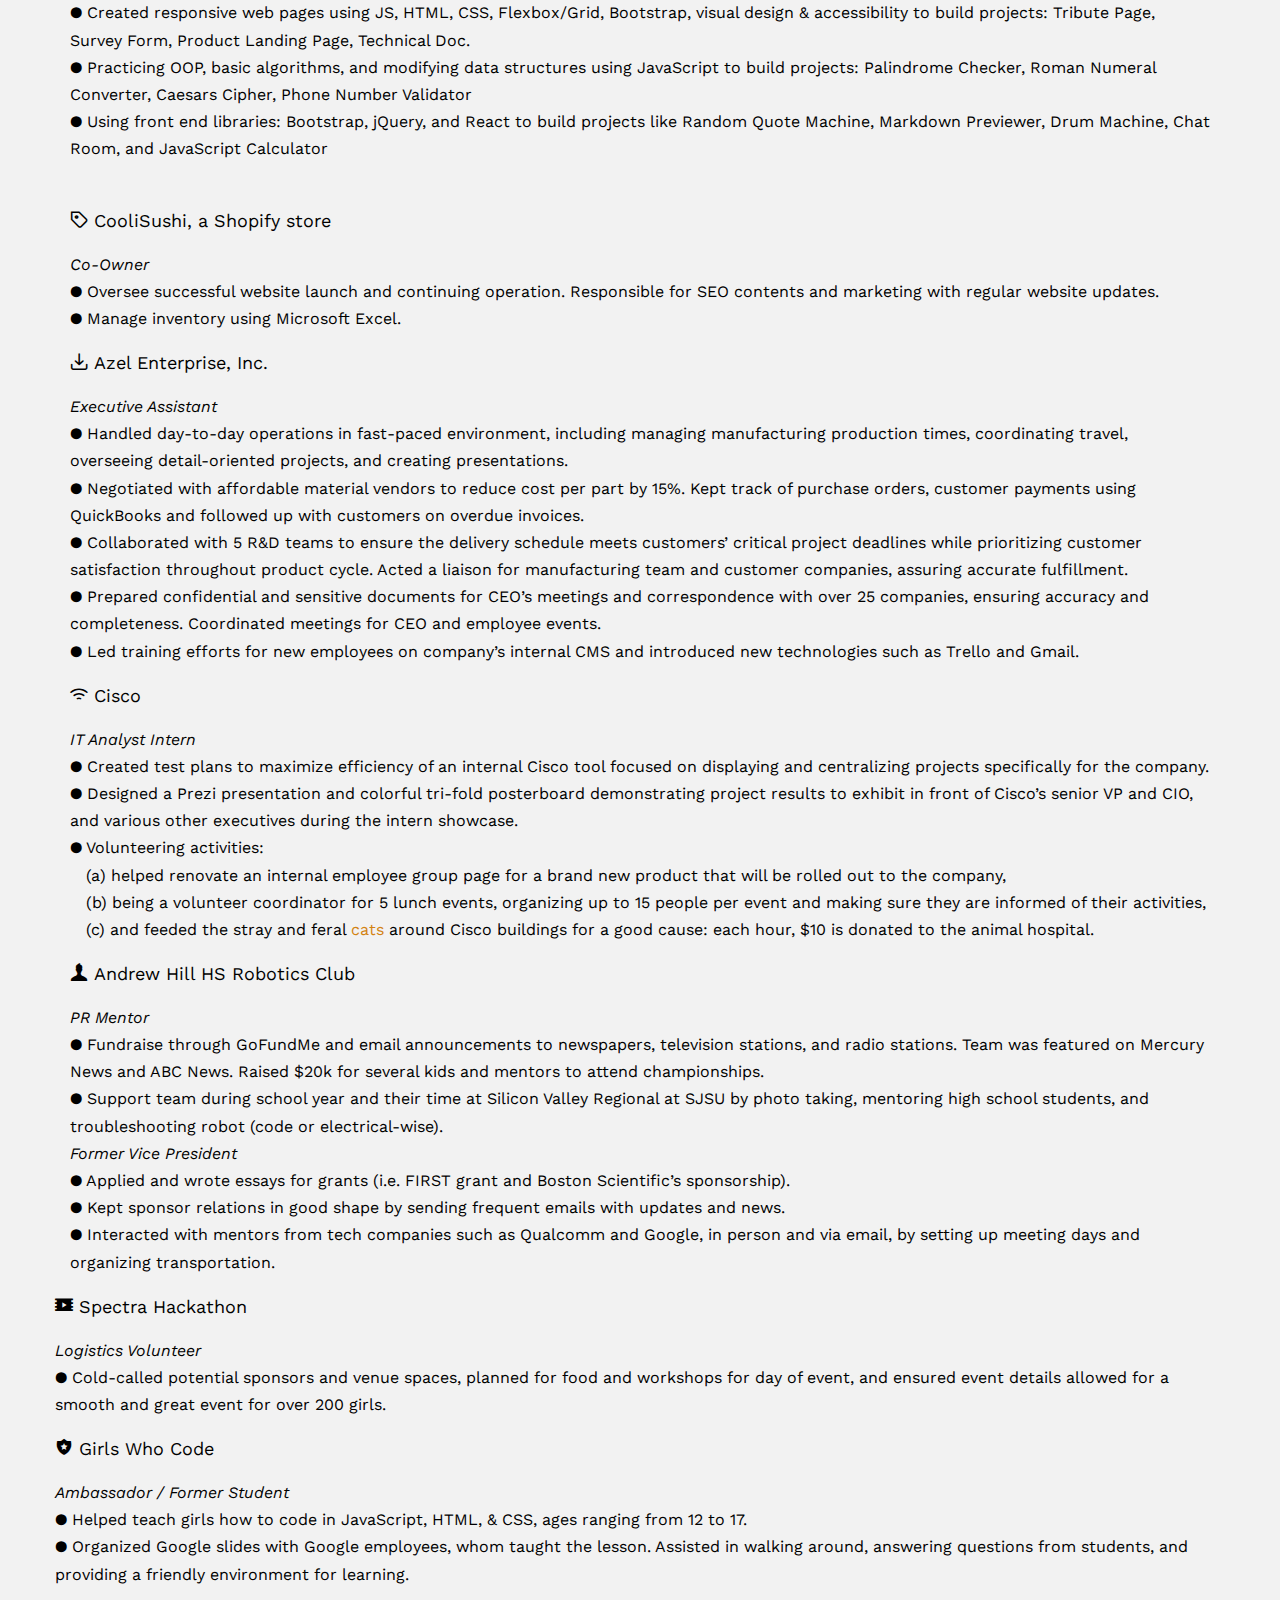
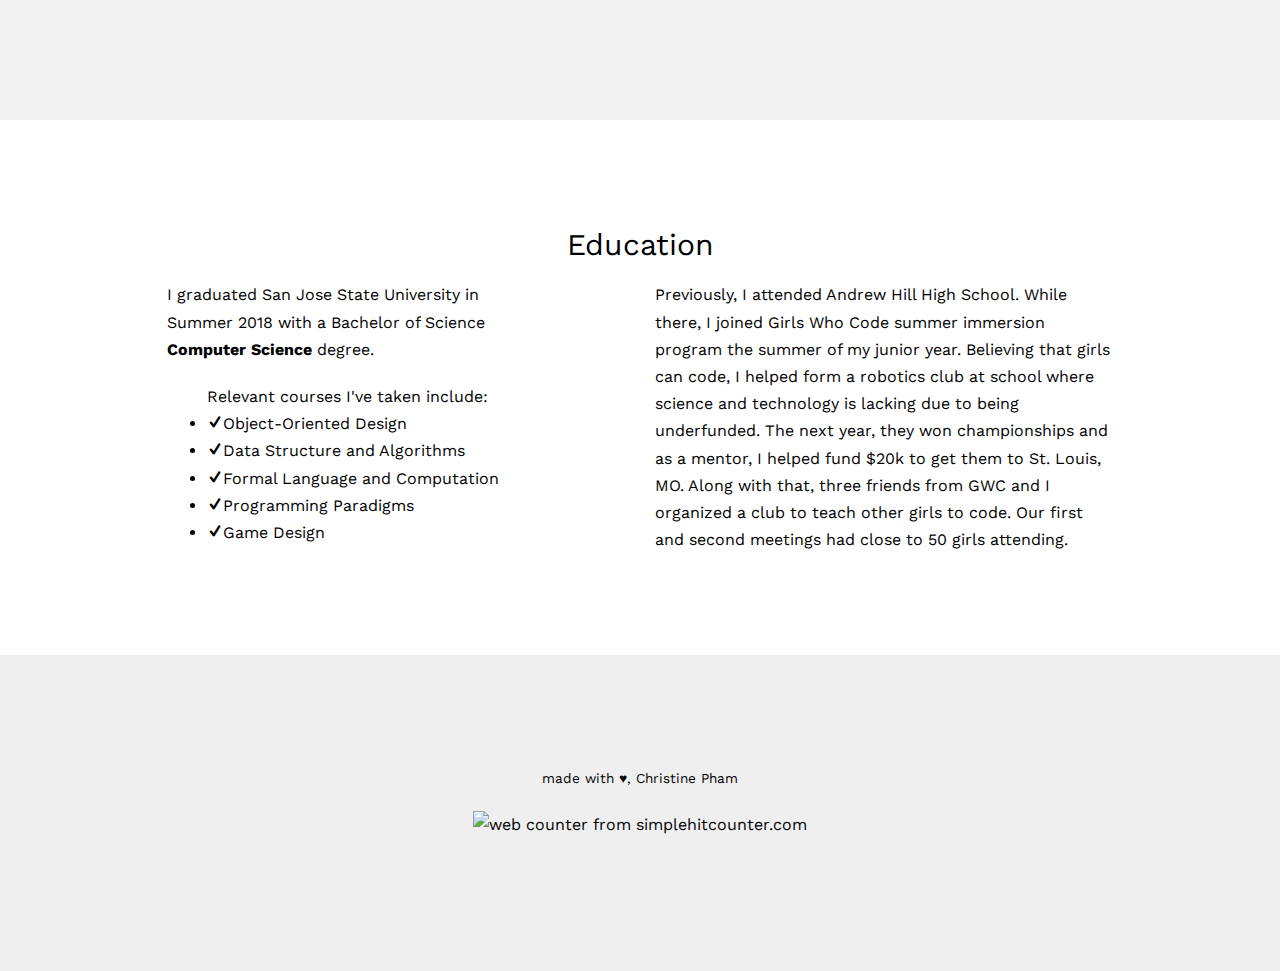
==== commit 32e651c1: "updated projects" ====
--- a/index.html
+++ b/index.html
@@ -169,9 +169,10 @@
 			<div class="row">
 				<div class="col-md-6 col-md-offset-3 text-center">
 					<h2>About Me</h2>
-					<p>My name is Christine. I am Software Engineer based in Las Vegas, NV. </p>
-                    <p></p>
-					
+					<p>My name is Christine and I am Software Engineer based in the USA. </p>
+                    <p>I started coding in high school - I love being able to create beautiful websites. This love has led me to pursue a career in software engineering, earning my Bachelor of Science in Computer Science at SJSU. </p>
+					<p>I'm a naturally curious and creative person, which lends itself to when I work on websites. I enjoy building things and seeing my vision come to life.</p>
+					<p>Feel free to say hi!</p>
 					<ul class="fh5co-social-icons">
 						<li><a href="mailto:christinespham@gmail.com"><i class="icon-mail2"></i></a></li>
 						<li><a href="https://github.com/chrpham/"><i class="icon-github"></i></a></li>
@@ -194,8 +195,8 @@
 		<div class="container proj-bottom">
 			<div class="row">
 				<div class="col-md-6 col-sm-6 fh5co-project  " data-animate-effect="fadeIn">
-					<a href="/projects/"><img src="images/sheepish.png" class="img-responsive">
-						<h3></h3>
+					<a href="https://www.freecodecamp.org/chrpham"><img src="images/fcc.png" class="img-responsive">
+						<h3>freeCodeCamp Profile</h3>
 						<span>View Project</span>
 					</a>
                 </div>
@@ -218,7 +219,7 @@
 					</a>
 				</div>
                 <div class="col-md-6 col-sm-6 fh5co-project  " data-animate-effect="fadeIn">
-					<a href="https://github.com/ruifengT/ETES"><img src="images/Screen%20Shot%202018-09-10%20at%203.15.59%20PM.png" class="img-responsive">
+					<a href="https://chrpham.com/etes/"><img src="images/Screen%20Shot%202018-09-10%20at%203.15.59%20PM.png" class="img-responsive">
 						<h3>Electronic Ticket Exchange Service</h3>
 						<span>View Project</span>
 					</a>
@@ -237,16 +238,16 @@
 				<div class="features">
                     <div class=" "><h3>Skills</h3></div>
 					<div class="col-md-4  ">
-						<h4>Programming Languages</h4>
-						<p>Java, HTML/CSS, JavaScript, Python (Novice), C (Novice), PHP & MySQL (Learning) </p>
+						<h4>HTML and CSS</h4>
+						<p>HTML, CSS, Sass, Flexbox, CSS Grid, Bootstrap</p>
 					</div>
 					<div class="col-md-4  ">
-						<h4>Tools</h4>
-						<p>Brackets, Eclipse, NetBeans, Sublime, Visual Studio Code, Notepad++</p>
+						<h4>Front End</h4>
+						<p>JavaScript, ES6, React.js, Ajax, D3, API</p>
 					</div>
 					<div class="col-md-4  ">
-						<h4>Languages</h4>
-						<p>English, Vietnamese (Native speaker), Spanish (Proficient)</p>
+						<h4>Back End</h4>
+						<p>Node.js, Express.js, MongoDB</p>
 					</div>
 				</div>
 			</div>
@@ -268,8 +269,10 @@
 										
 									<h4><i class="icon-code"></i> freeCodeCamp</h4>
 										<p><i>Student and Freelance Developer</i><br />
-										●	Created test plans to maximize efficiency of an internal Cisco tool focused on displaying and centralizing projects specifically for the company. <br />
-										●	Designed a Prezi presentation and colorful tri-fold posterboard demonstrating project results to exhibit in front of Citeer coordinator for 5 lunch events, organizing up to 15 people per event and making sure they are informed of their activities, <br />&emsp;(c) and feeded the stray and feral <a href="https://blogs.cisco.com/lifeatcisco/catclub">cats</a> around Cisco buildings for a good cause: each hour, $10 is donated to the animal hospital.<br />
+											●	Created responsive web pages using JS, HTML, CSS, Flexbox/Grid, Bootstrap, visual design & accessibility to build projects: Tribute Page, Survey Form, Product Landing Page, Technical Doc. <br />
+											●	Practicing OOP, basic algorithms, and modifying data structures using JavaScript to build projects: Palindrome Checker, Roman Numeral Converter, Caesars Cipher, Phone Number Validator <br />
+											●	Using front end libraries: Bootstrap, jQuery, and React to build projects like Random Quote Machine, Markdown Previewer, Drum Machine, Chat Room, and JavaScript Calculator <br />
+											<br />
 										
 									<h4><i class="icon-tag"></i> CooliSushi, a Shopify store</h4>
 										<p><i>Co-Owner</i><br />
@@ -278,11 +281,11 @@
 										
 									<h4><i class="icon-inbox"></i> Azel Enterprise, Inc.</h4>
 										<p><i>Executive Assistant</i><br />
-											•	Handled day-to-day operations in fast-paced environment, including managing manufacturing production times, coordinating travel, overseeing detail-oriented projects, and creating presentations. <br />
-											•	Negotiated with affordable material vendors to reduce cost per part by 15%. Kept track of purchase orders, customer payments using QuickBooks and followed up with customers on overdue invoices. <br />
-											•	Collaborated with 5 R&D teams to ensure the delivery schedule meets customers’ critical project deadlines while prioritizing customer satisfaction throughout product cycle. Acted a liaison for manufacturing team and customer companies, assuring accurate fulfillment.  <br />
-											•	Prepared confidential and sensitive documents for CEO’s meetings and correspondence with over 25 companies, ensuring accuracy and completeness. Coordinated meetings for CEO and employee events. <br />
-											•	Led training efforts for new employees on company’s internal CMS and introduced new technologies such as Trello and Gmail. <br />
+											●	Handled day-to-day operations in fast-paced environment, including managing manufacturing production times, coordinating travel, overseeing detail-oriented projects, and creating presentations. <br />
+											●	Negotiated with affordable material vendors to reduce cost per part by 15%. Kept track of purchase orders, customer payments using QuickBooks and followed up with customers on overdue invoices. <br />
+											●	Collaborated with 5 R&D teams to ensure the delivery schedule meets customers’ critical project deadlines while prioritizing customer satisfaction throughout product cycle. Acted a liaison for manufacturing team and customer companies, assuring accurate fulfillment.  <br />
+											●	Prepared confidential and sensitive documents for CEO’s meetings and correspondence with over 25 companies, ensuring accuracy and completeness. Coordinated meetings for CEO and employee events. <br />
+											●	Led training efforts for new employees on company’s internal CMS and introduced new technologies such as Trello and Gmail. <br />
 										
 										<!--hover IMAGE <div class="hover_img"> <a href="">Guillermo Diaz Jr.<span><img src="images/IMG_3518.JPG" alt="Guillermo Diaz Jr." height="200" /></span></a>-->
 									<h4><i class="icon-signal"></i> Cisco</h4>
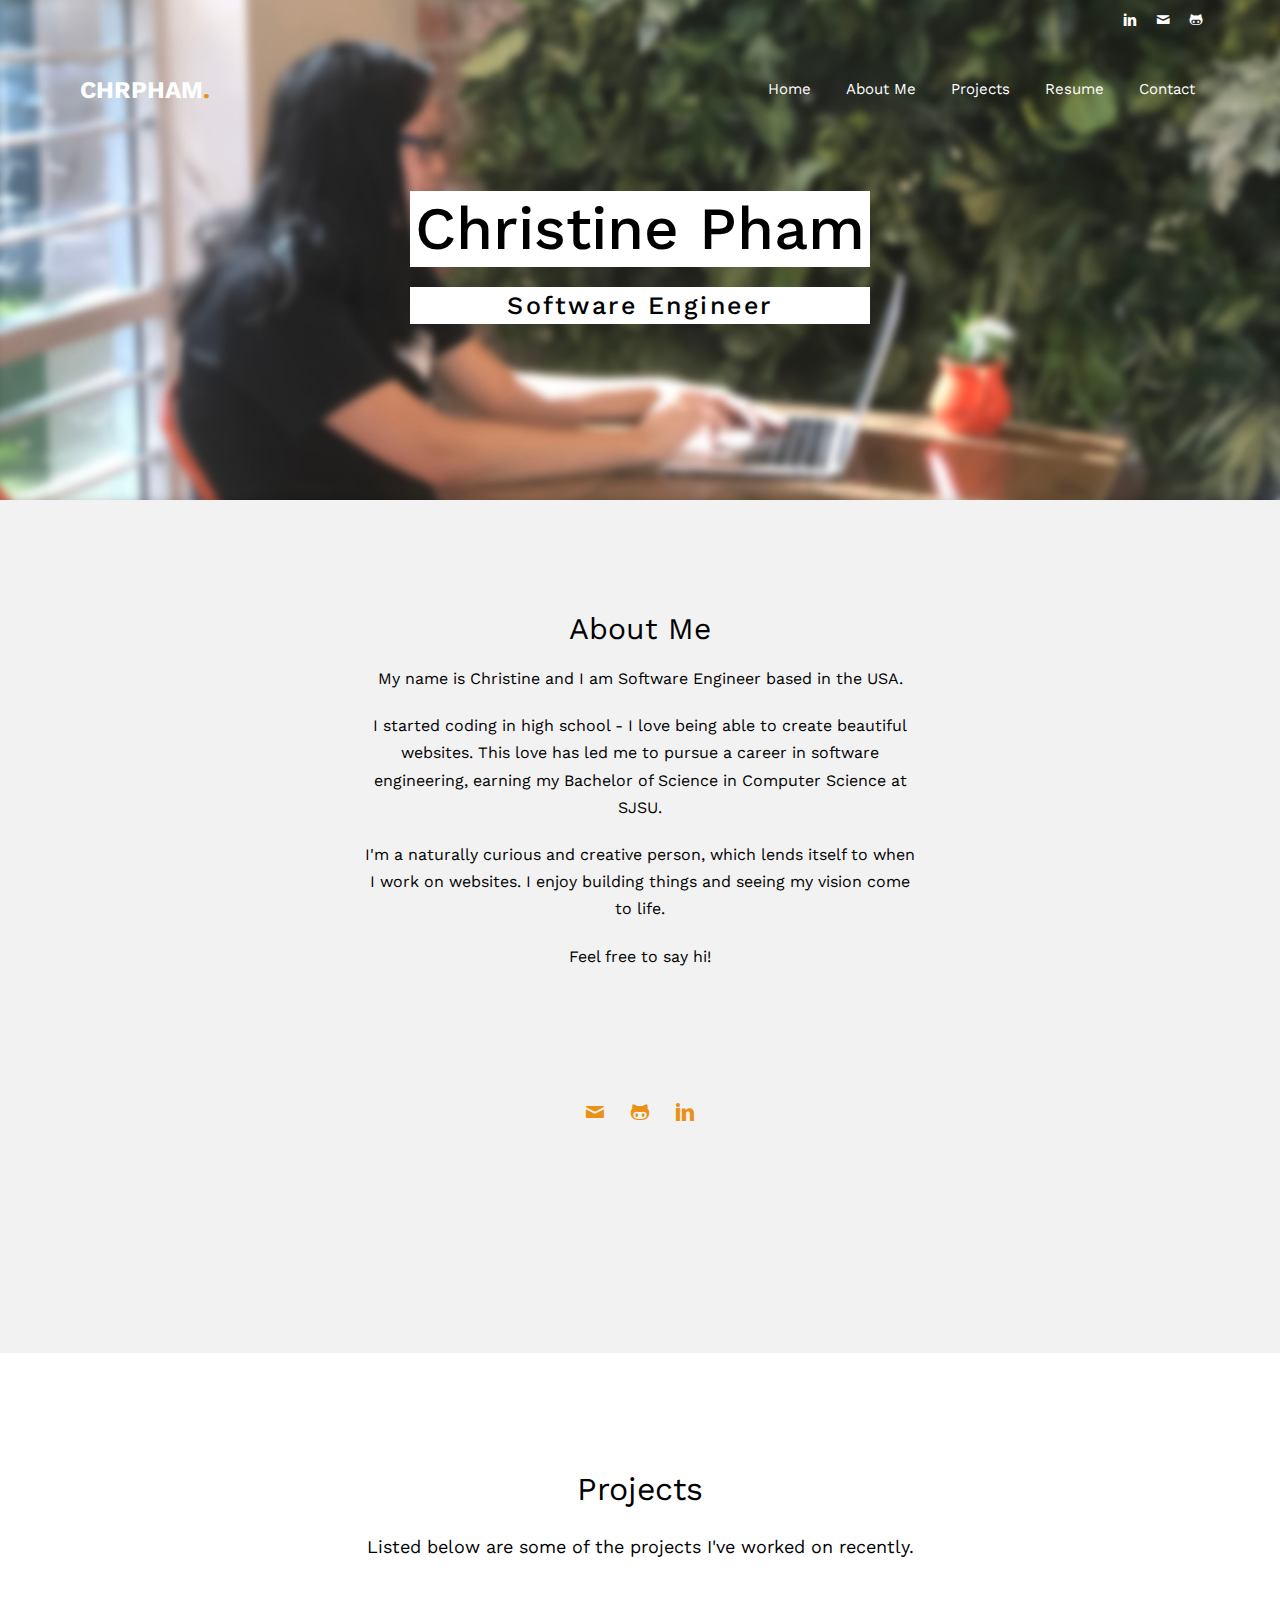
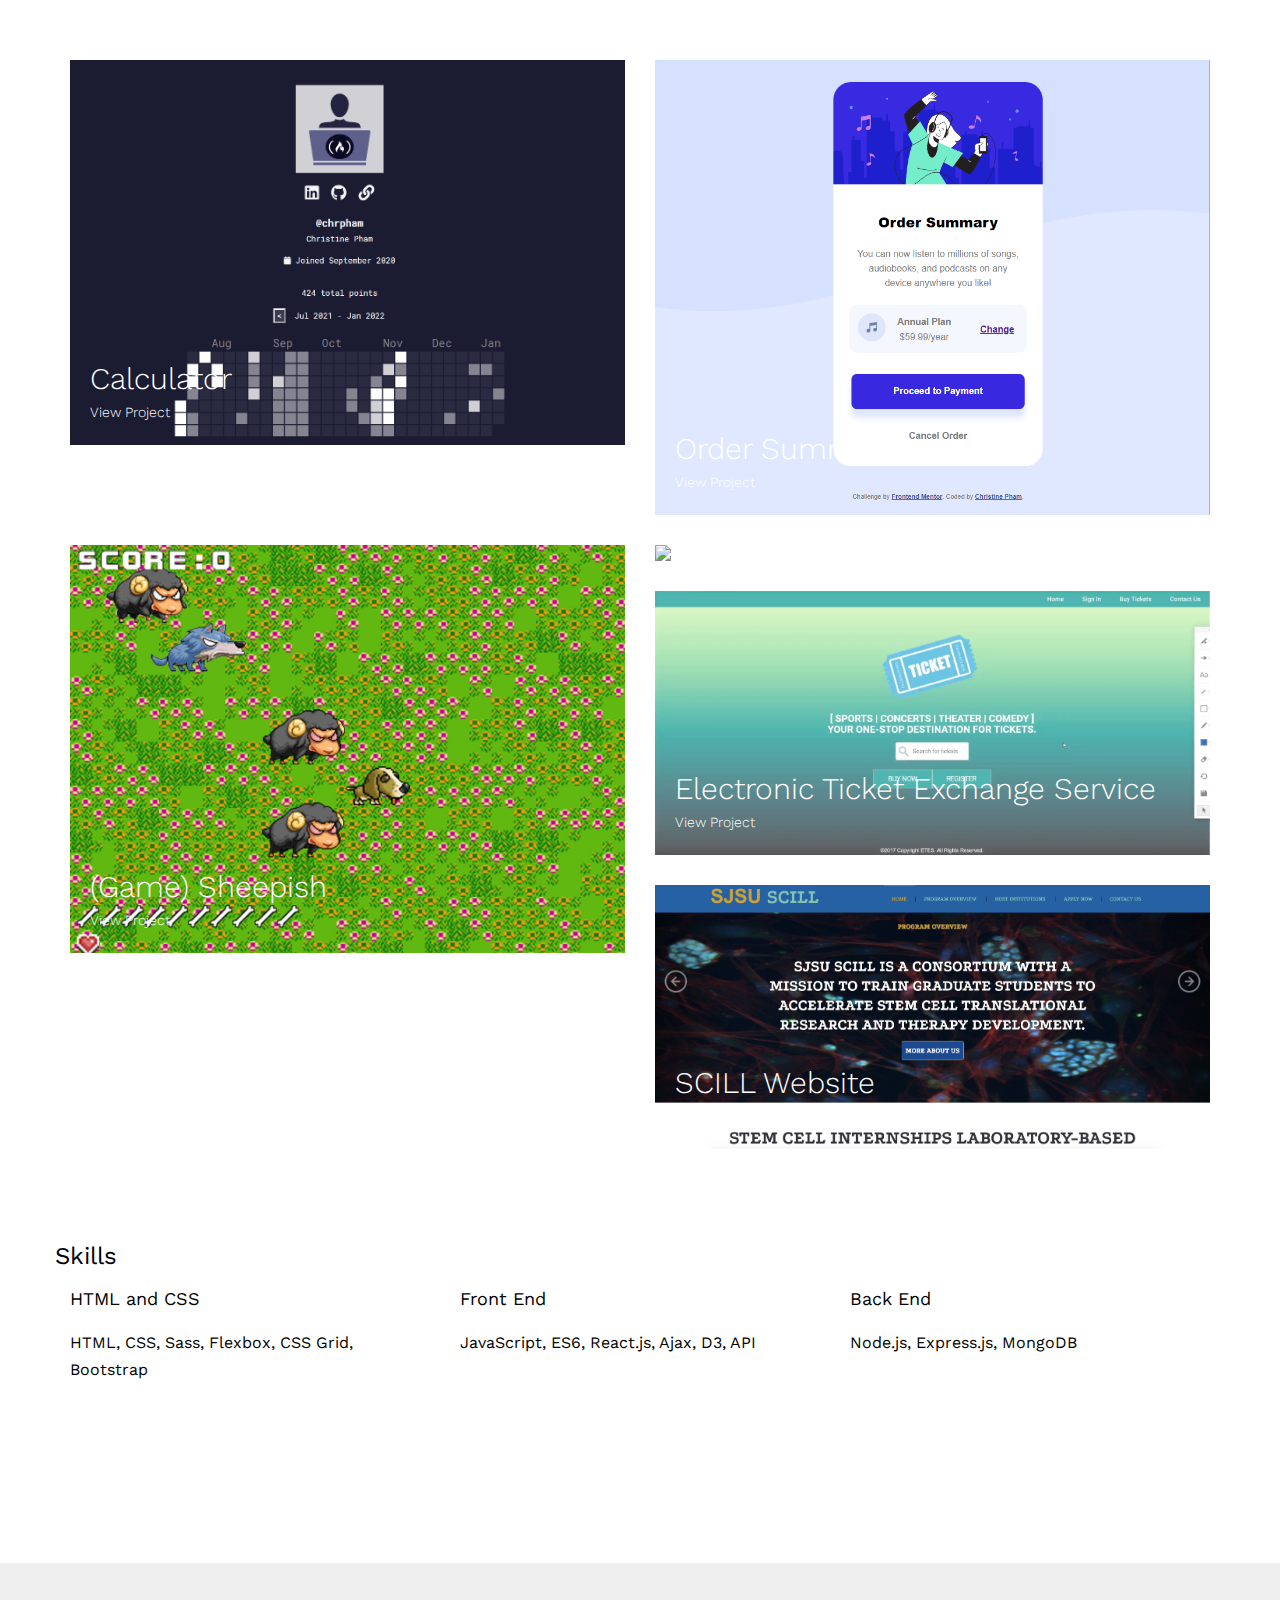
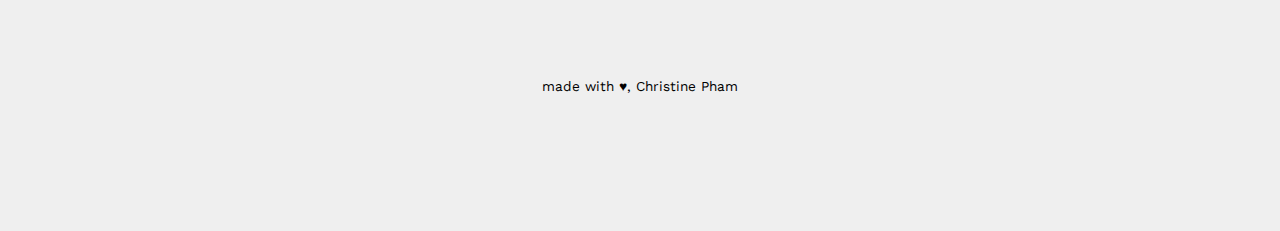
==== commit 5be5ffa5: "adding a calculator" ====
--- a/index.html
+++ b/index.html
@@ -79,8 +79,9 @@
 						<ul>
 							<li class="active"><a href="index.html">Home</a></li>
 							<li><a href="#fh5co-explore">About Me</a></li>
-							<li><a href="#fh5co-project">Projects</a></li>
-							<li><a href="#fh5co-started">Experience</a></li>
+							<li><a href="#fh5co-started">Projects</a></li>
+							<li><a href="/downloads/Christine_Pham_Resume.pdf" download="Christine-Pham-resume" alt="Christine_Pham_Resume.pdf">Resume</a></li>
+							<li><a href="#fh5co-contact">Contact</a></li>
 						</ul>
 					</div>
 				</div>
@@ -173,7 +174,7 @@
                     <p>I started coding in high school - I love being able to create beautiful websites. This love has led me to pursue a career in software engineering, earning my Bachelor of Science in Computer Science at SJSU. </p>
 					<p>I'm a naturally curious and creative person, which lends itself to when I work on websites. I enjoy building things and seeing my vision come to life.</p>
 					<p>Feel free to say hi!</p>
-					<ul class="fh5co-social-icons">
+					<ul class="fh5co-social-icons" id="fh5co-contact">
 						<li><a href="mailto:christinespham@gmail.com"><i class="icon-mail2"></i></a></li>
 						<li><a href="https://github.com/chrpham/"><i class="icon-github"></i></a></li>
 						<li><a href="https://www.linkedin.com/in/chrpham"><i class="icon-linkedin"></i></a></li>
@@ -188,15 +189,15 @@
 			<div class="row">
                  	<div class="col-md-8 col-md-offset-2 text-center fh5co-heading">
 					<h2 style="color:#000">Projects</h2>
-					<p style="color:#000">Listed below are some of the projects I've worked on recently. Click on them for more information or to see a live demo.</p>
+					<p style="color:#000">Listed below are some of the projects I've worked on recently.</p>
 				</div>
 			</div>
 		</div>
 		<div class="container proj-bottom">
 			<div class="row">
 				<div class="col-md-6 col-sm-6 fh5co-project  " data-animate-effect="fadeIn">
-					<a href="https://www.freecodecamp.org/chrpham"><img src="images/fcc.png" class="img-responsive">
-						<h3>freeCodeCamp Profile</h3>
+					<a href="/projects/calculator.html"><img src="images/fcc.png" class="img-responsive">
+						<h3>Calculator</h3>
 						<span>View Project</span>
 					</a>
                 </div>
@@ -256,10 +257,8 @@
 	</div>
         </div>
 
-		<div id="fh5co-project"> <!-- style="background-image: url(images/andrew-small-127196-unsplash.jpg); background-attachment: fixed;
-			background-position: center;
-			background-repeat: no-repeat;
-			background-size: cover;" -->
+		<!-- 
+		<div id="fh5co-project"> 
 				<div class="fh5co-explore" >
 					<div class="container">
 						<div class="row">
@@ -287,7 +286,7 @@
 											●	Prepared confidential and sensitive documents for CEO’s meetings and correspondence with over 25 companies, ensuring accuracy and completeness. Coordinated meetings for CEO and employee events. <br />
 											●	Led training efforts for new employees on company’s internal CMS and introduced new technologies such as Trello and Gmail. <br />
 										
-										<!--hover IMAGE <div class="hover_img"> <a href="">Guillermo Diaz Jr.<span><img src="images/IMG_3518.JPG" alt="Guillermo Diaz Jr." height="200" /></span></a>-->
+										
 									<h4><i class="icon-signal"></i> Cisco</h4>
 									<p><i>IT Analyst Intern</i><br />
 									●	Created test plans to maximize efficiency of an internal Cisco tool focused on displaying and centralizing projects specifically for the company. <br />
@@ -351,7 +350,7 @@
 			</div>
 			</div>
 	
-		<!--
+		
 	<div id="fh5co-started" style="background-image:url(images/melinda-gimpel-699316-unsplash.jpg);">
 		<div class="overlay"></div>
 		<div class="container">
@@ -386,7 +385,7 @@
 				<div class="col-md-12 text-center">
 					<p>
 						<small class="block">made with &hearts;, Christine Pham</small> 
-                        <p><div align="center"><img src="http://simplehitcounter.com/hit.php?uid=2297969&f=0&b=16777215" border="0" height="18" width="83" alt="web counter from simplehitcounter.com"><br></div></p>
+                        
 					</p>
 				</div>
 			</div>
--- a/css/style.css
+++ b/css/style.css
@@ -113,6 +113,10 @@
 ::selection {
   color: #fff;
   background: #EA9215;
+}
+.img-responsive{
+  width: 100%;
+  height: auto;
 }
 #fh5co-header {
   background-repeat: no-repeat;
